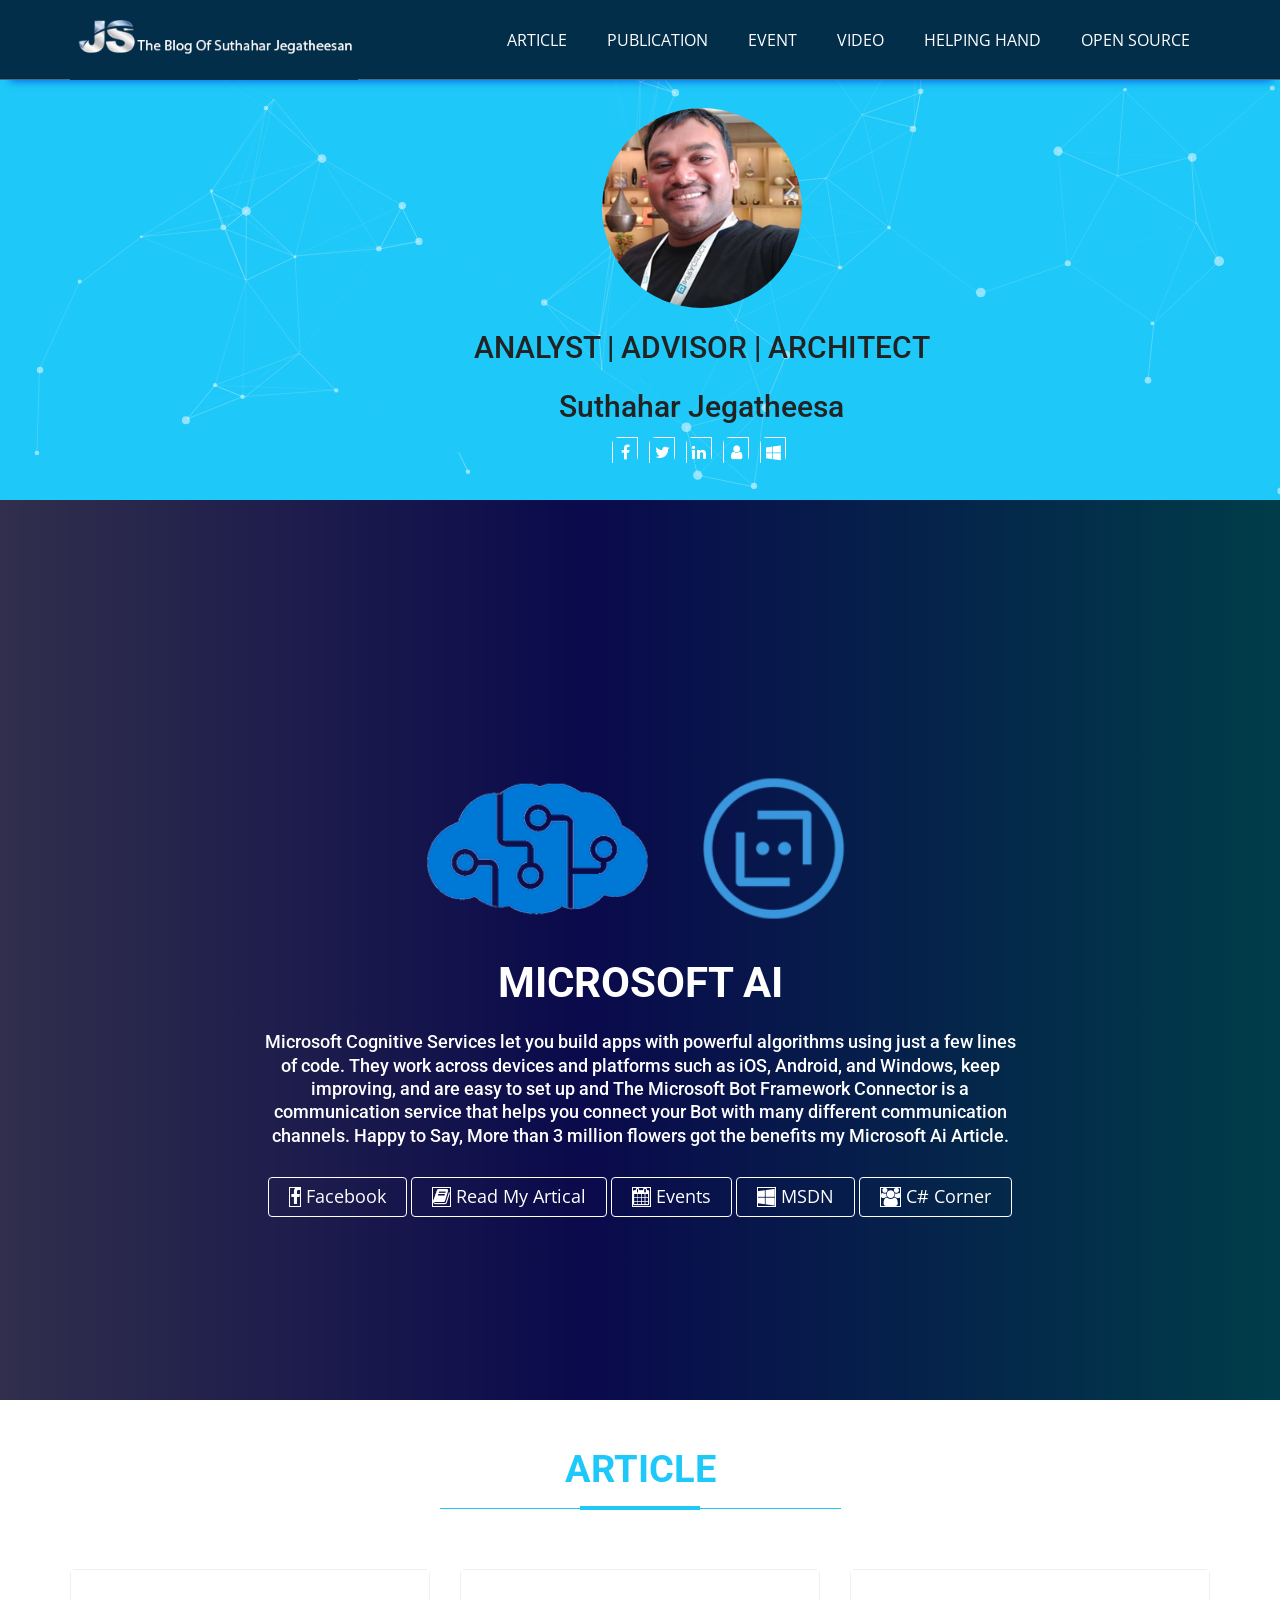
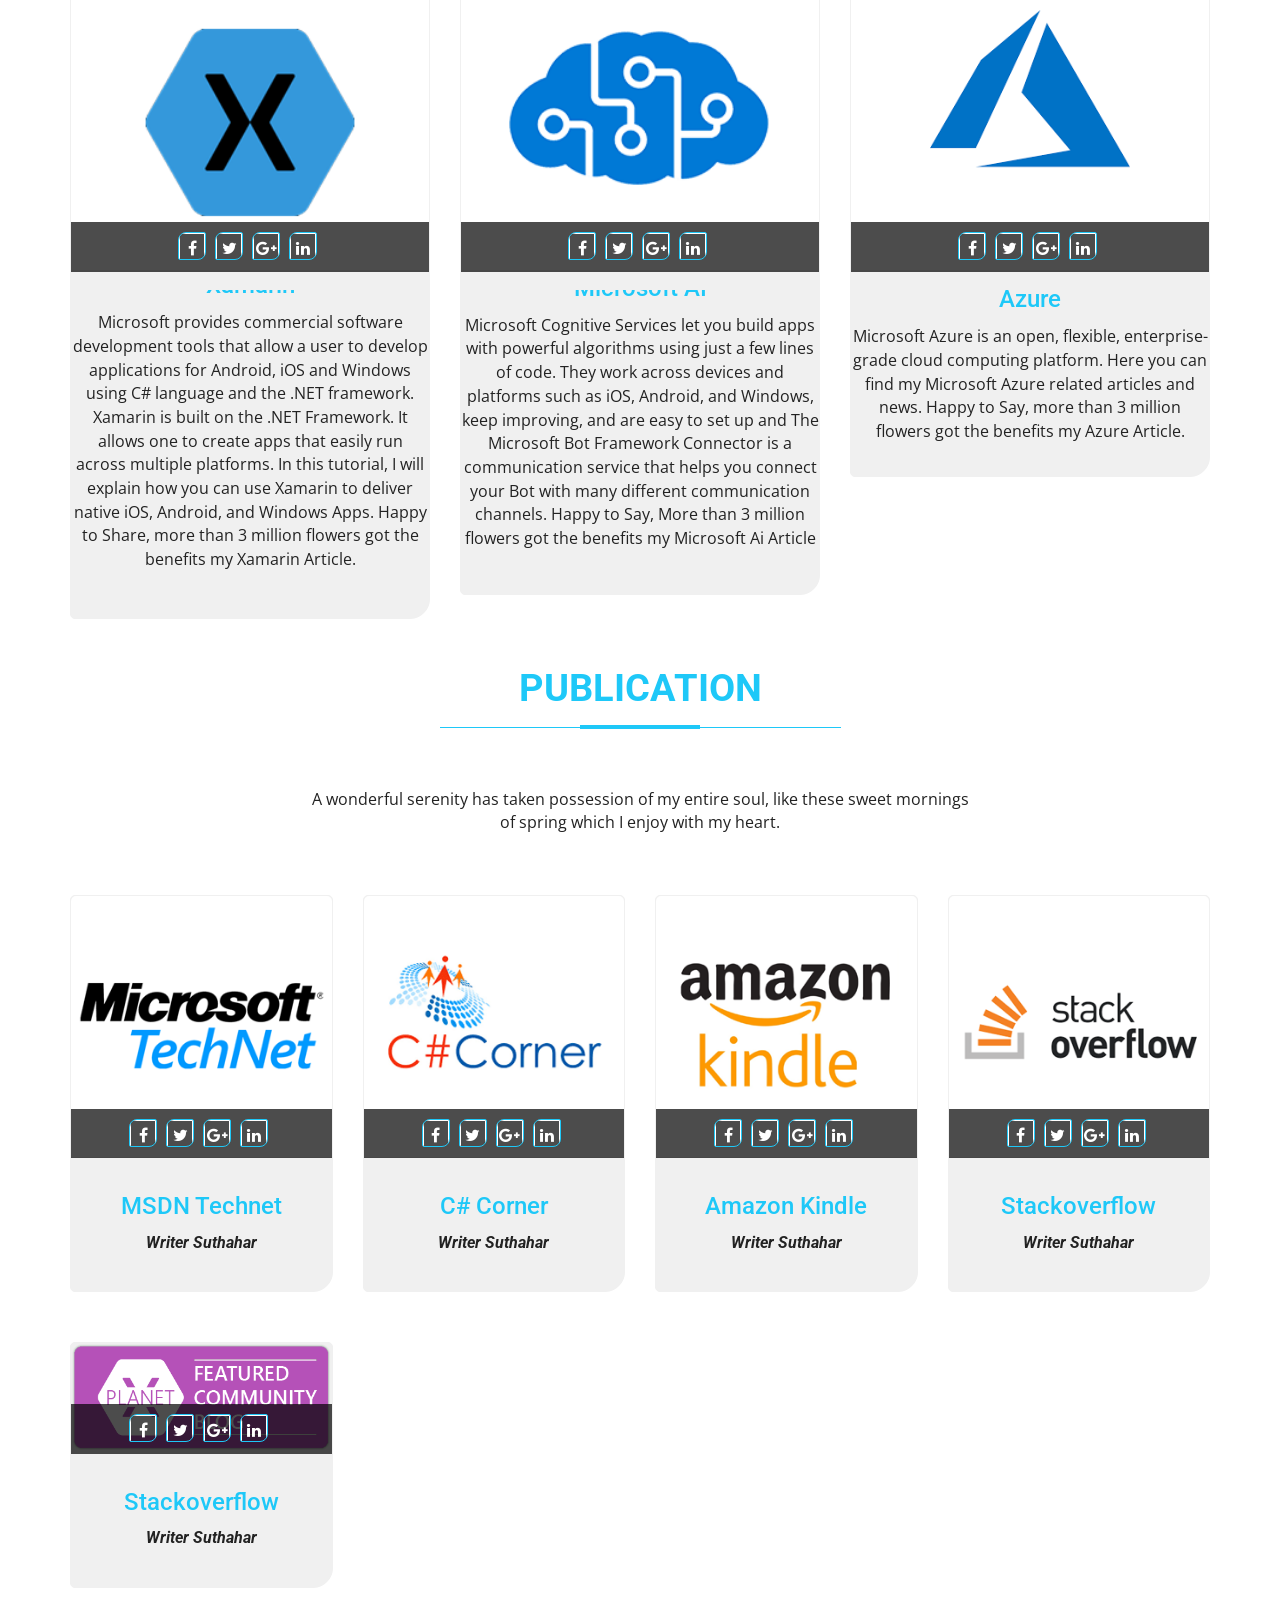
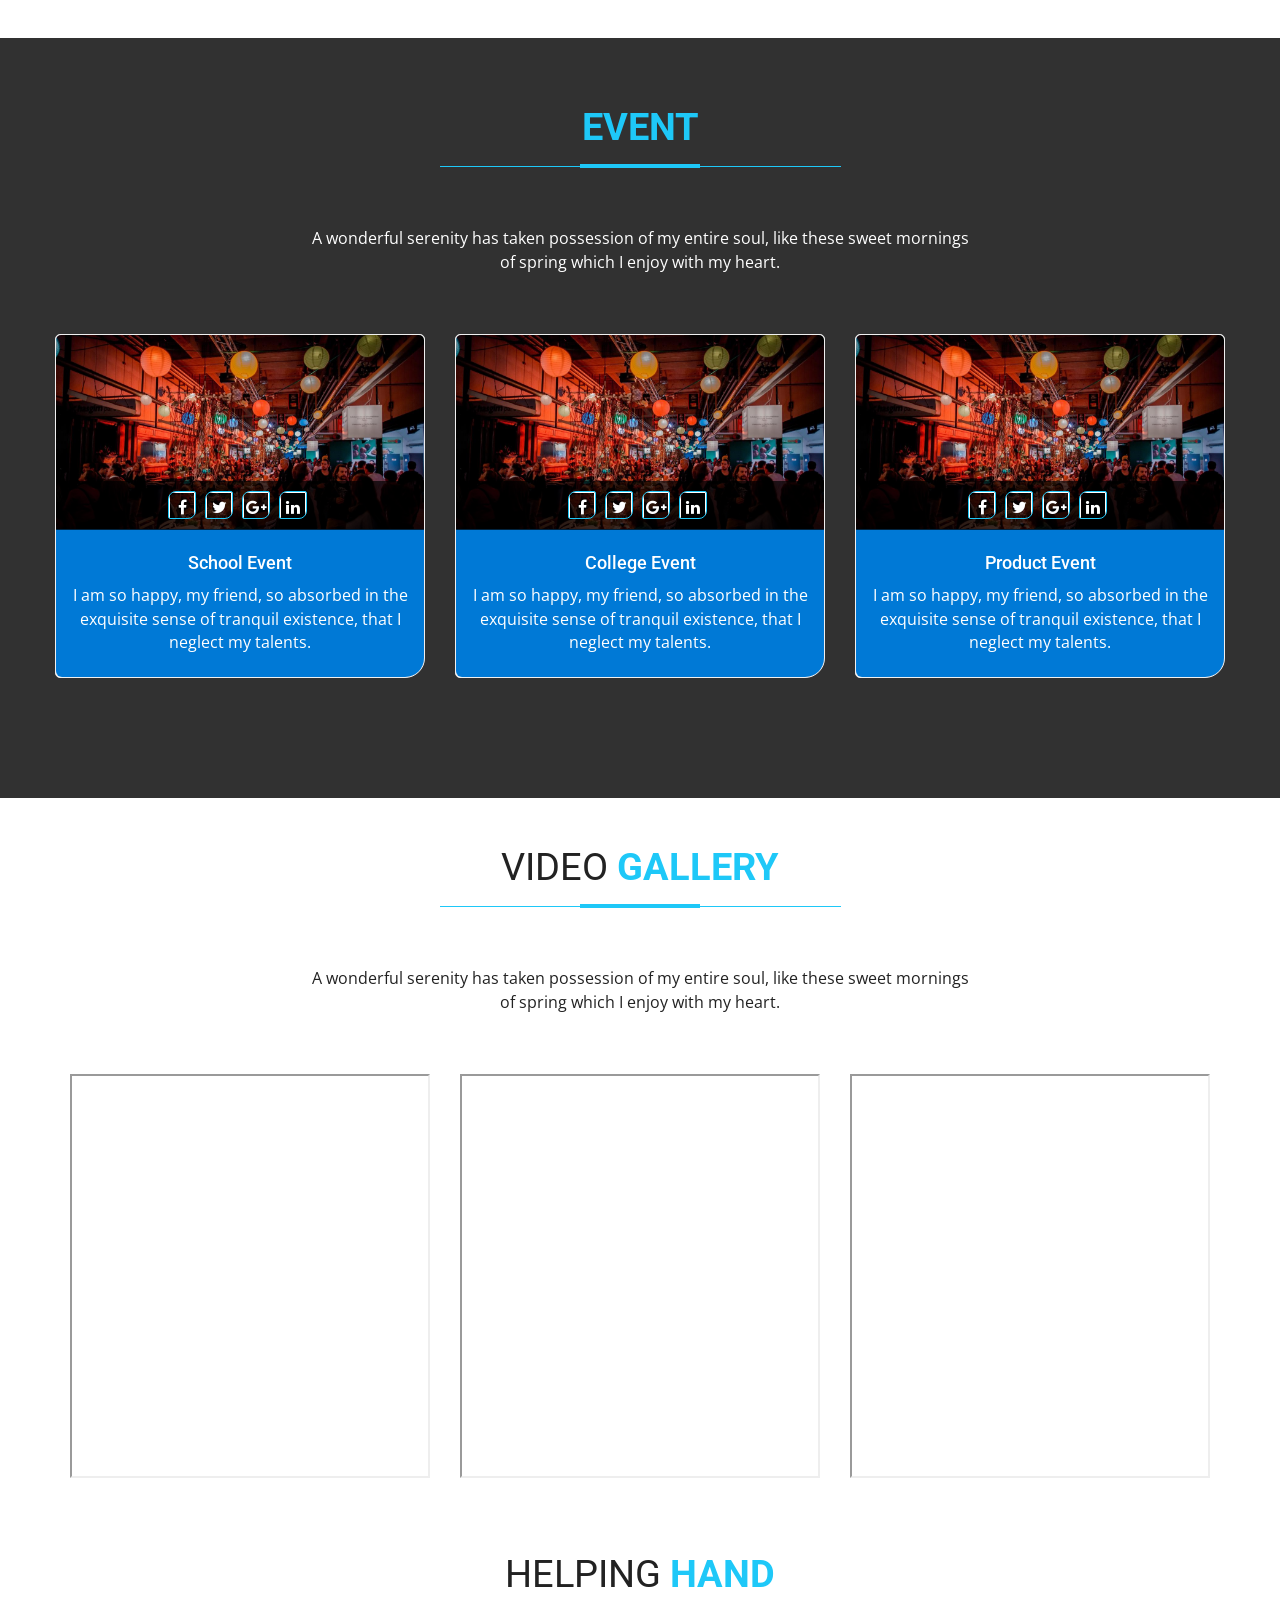
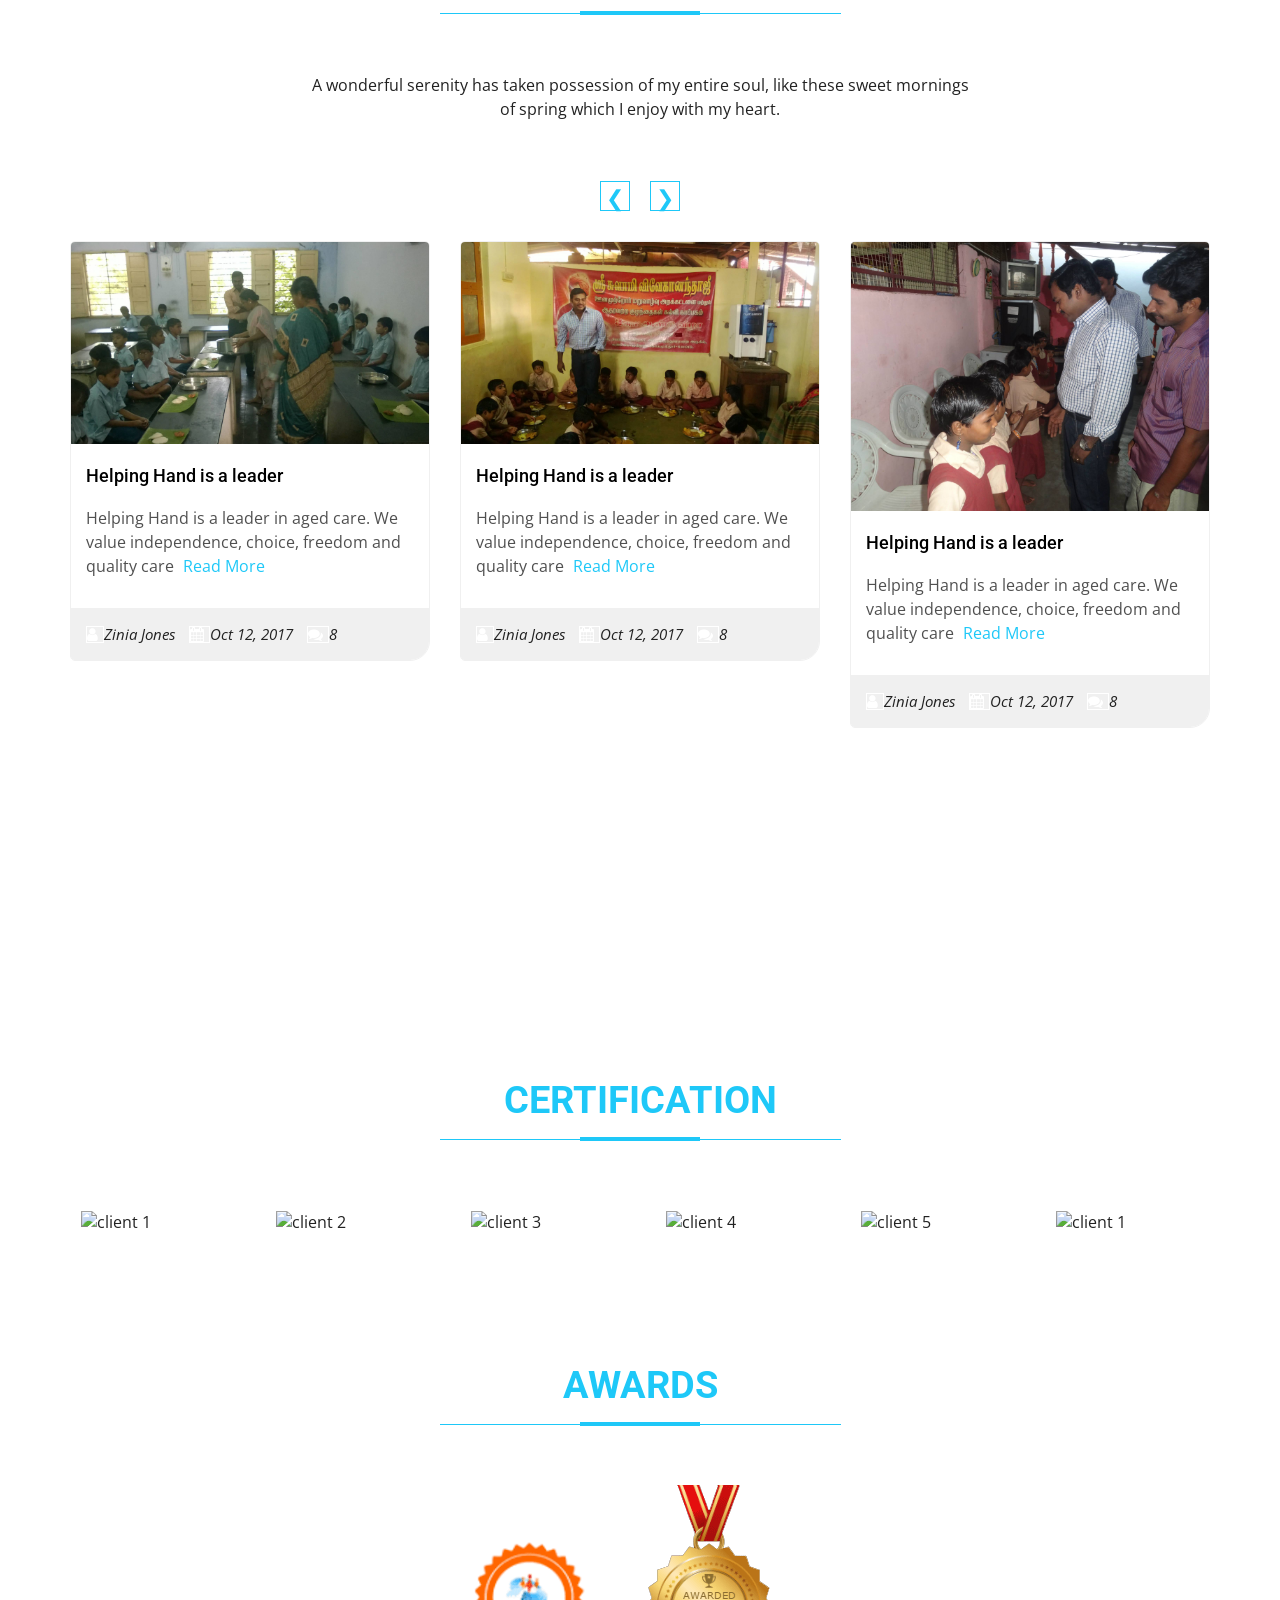
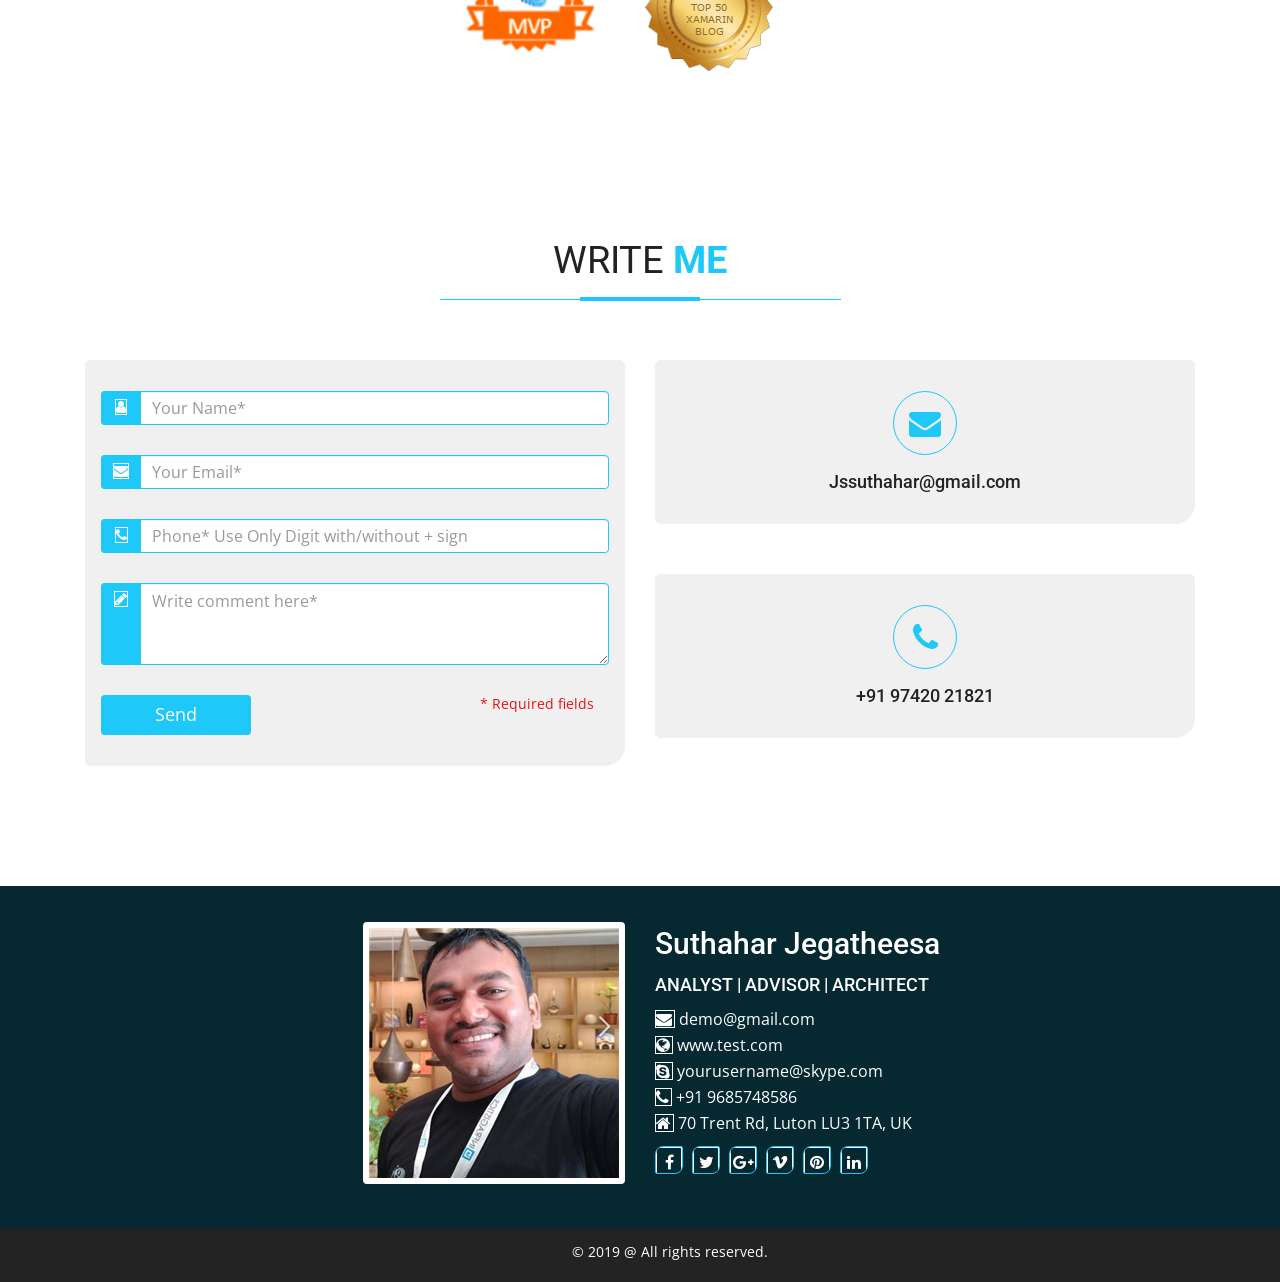
==== index.html @ 03718e22 "Updated profile Screen" ====
<!DOCTYPE html>
<html lang="en">
<head>
	<meta charset="utf-8">
	<meta content="IE=edge" http-equiv="X-UA-Compatible">
	<meta name="viewport" content="width=device-width, minimum-scale=1, maximum-scale=1"/>
	<title>Suthahar - AboutMe </title>
	<!-- set your website meta description and keywords -->
	<meta name="description" content="Add your business website description here">
	<meta name="keywords" content="Add your business website keywords here">
	<!-- set your website favicon -->
	<link href="favicon.ico" rel="icon">
	<!-- Bootstrap Stylesheets -->
	<link rel="stylesheet" href="css/bootstrap.min.css">
	<!-- Font Awesome Stylesheets -->
	<link rel="stylesheet" href="css/font-awesome.min.css">
	<!-- Owl Carousel Stylesheets -->
	<link rel="stylesheet" href="css/owl.carousel.min.css">
	<link rel="stylesheet" href="css/owl.theme.default.min.css">
	<!-- Lightbox Stylesheets -->
	<link rel="stylesheet" href="css/lightbox.min.css">
	<!-- Parallax Stylesheets -->
	<link rel="stylesheet" href="css/parallax.css" type="text/css">
	<!-- Template Main Stylesheets -->
	<link rel="stylesheet" href="css/style.css" type="text/css">
	<!-- Responsive Stylesheets -->
	<link rel="stylesheet" href="css/responsive.css" type="text/css">
	
</head>

<body>
	<!-- start Header -->
	<header id="header" class="header">
        <div class="header-nav">
            <div class="container">
                <div class="row">
					<div class="col-sm-12">
						<nav class="main-menu">
							<div class="navbar-header">
								<button type="button" class="navbar-toggle collapsed" data-toggle="collapse" data-target="#navbar" aria-expanded="false">
									<span class="sr-only">Toggle navigation</span>
									<span class="icon-bar top-bar"></span>
									<span class="icon-bar middle-bar"></span>
									<span class="icon-bar bottom-bar"></span>
								</button>
								<a class="navbar-brand" href="index.html">
									<img class="logo logo-white" src="images/logo-home.jpg" alt="logo">
									<img class="logo logo-color" src="images/logo-ro.png" alt="logo">
								</a>
							</div><!--End navbar-header -->
							<div id="navbar" class="navbar-collapse collapse">
								<ul class="nav navbar-nav navbar-right">
									<li><a class="active" href="#about">Article</a></li>
									<li><a href="#books"> Publication </a></li>
									<li><a href="#service">Event</a></li>
									<li><a href="#video"> Video  </a></li>
									<li><a href="#blog">Helping Hand</a></li>
									<li><a href="#clients"> Open Source</a></li>
									<!-- <li><a class="last" href="#contact">Contact</a></li> -->
								</ul>
							</div><!--End navbar -->
						</nav>
					</div><!--End col -->
                </div><!--End row -->
            </div><!--End container -->
        </div><!--End header-nav -->
    </header>
	<!-- end Header -->
	<div  id="particles-js"  class="text-center" style="">
	   <div style="position: absolute;left: 37%;top: 12%;">
	   <div class="">
								<img src="images/suthahar.png" alt="profile photo" style="border-radius: 110px;width: 200px;margin-left: auto;margin-right: auto;">
							</div><!-- end profile-image -->
							<h2 class="banner-title-text"><span></span>ANALYST | ADVISOR | ARCHITECT</h2>
							<h2 class="banner-title-text"><span>Suthahar Jegatheesa</span></h2>
							<ul class="list-inline list-social clearfix">
								<li>
									<a href="https://www.facebook.com/jssuthahar" class="social-icon social-icon-small social-icon-facebook">
										<i class="fa fa-facebook"></i>
										<i class="fa fa-facebook"></i>
									</a>
								</li>
								<li>
									<a href="https://twitter.com/jssuthahar" class="social-icon social-icon-small social-icon-twitter">
										<i class="fa fa-twitter"></i>
										<i class="fa fa-twitter"></i>
									</a>
								</li>
							
								<li>
									<a href="https://www.linkedin.com/in/jssuthahar/" class="social-icon social-icon-small social-icon-linkedin">
										<i class="fa fa-linkedin"></i>
										<i class="fa fa-linkedin"></i>
									</a>
								</li>
								<li>
									<a href="https://social.technet.microsoft.com/profile/j%20suthahar/" class="social-icon social-icon-small social-icon-linkedin">
										<i class="fa fa-user"></i>
										<i class="fa fa-user"></i>
									</a>
								</li>
								<li>
									<a href="https://www.c-sharpcorner.com/members/suthahar-j" class="social-icon social-icon-small social-icon-linkedin">
										<i class="fa fa-windows"></i>
										<i class="fa fa-windows"></i>
									</a>
								</li>
							</ul>
	</div>
	</div>
	<!-- start slider and home section -->
	<section id="home" class="home-slider">
		<div id="home-carousel" class="owl-carousel">
			<div class="owl-slide slide slide-1">
				<div class="slider-content">
					<div class="slider-caption">
						<div class="caption-container">
						    <div class="">
								<img src="images/m-ai.png" alt="profile photo" style="border-radius: 110px;width: 60%;margin-left: auto;margin-right: auto;">
							</div><!-- end profile-image -->
							<h2 class="banner-title-text"><span></span>Microsoft AI</h2>
							<h4>Microsoft Cognitive Services let you build apps with powerful algorithms using just a few lines of code. They work across devices and platforms such as iOS, Android, and Windows, keep improving, and are easy to set up and The Microsoft Bot Framework Connector is a communication service that helps you connect your Bot with many different communication channels. Happy to Say,  More than 3 million flowers got the benefits my Microsoft Ai Article.</h4>
							<a class="btn btn-shutter-out-horizontal btn-transparent" href="https://www.facebook.com/cognitiveservice"><i class="fa fa-facebook"></i> Facebook</a> 
							<a class="btn btn-shutter-out-horizontal btn-transparent" href="http://microsoft-ai.blogspot.com/"><i class="fa fa-book"></i> Read My Artical</a> 
							<a class="btn btn-shutter-out-horizontal btn-transparent" href="#"><i class="fa fa-calendar"></i> Events</a>
							<a class="btn btn-shutter-out-horizontal btn-transparent" href="https://social.technet.microsoft.com/profile/j%20suthahar/"><i class="fa fa-windows"></i> MSDN</a>
							<a class="btn btn-shutter-out-horizontal btn-transparent" href="https://www.c-sharpcorner.com/members/suthahar-j"><i class="fa fa-users"></i> C# Corner</a>
						</div><!-- end caption-container -->
					</div><!-- end slider-caption -->
				</div><!-- end slider-content -->
			</div><!-- end owl-slide -->
			<div class="owl-slide slide slide-1">
				<div class="slider-content">
					<div class="slider-caption">
						<div class="caption-container">
						    <div class="">
								<img src="images/azure.png" alt="profile photo" style="border-radius: 110px;width: 200px;margin-left: auto;margin-right: auto;">
							</div><!-- end profile-image -->
							<h2 class="banner-title-text"><span></span>Azure</h2>
							<h4>Microsoft Azure is an open, flexible, enterprise-grade cloud computing platform. Here you can find my Microsoft Azure related articles and news. Happy to Say, more than 3 million flowers got the benefits my Azure Article.</h4>
							<a class="btn btn-shutter-out-horizontal btn-transparent" href="https://www.facebook.com/VisualStudioIDE/"><i class="fa fa-facebook"></i> Facebook</a>
							<a class="btn btn-shutter-out-horizontal btn-transparent" href="http://jssql.blogspot.com/"><i class="fa fa-book"></i> Read My Artical</a>
							<a class="btn btn-shutter-out-horizontal btn-transparent" href="#"><i class="fa fa-calendar"></i> Events</a>
							<a class="btn btn-shutter-out-horizontal btn-transparent" href="https://social.technet.microsoft.com/profile/j%20suthahar/"><i class="fa fa-windows"></i> MSDN</a> 
							<a class="btn btn-shutter-out-horizontal btn-transparent" href="https://www.c-sharpcorner.com/members/suthahar-j"><i class="fa fa-users"></i> C# Corner</a>
						</div><!-- end caption-container -->
					</div><!-- end slider-caption -->
				</div><!-- end slider-content -->
			</div><!-- end owl-slide -->
			<div class="owl-slide slide slide-1">
				<div class="slider-content">
					<div class="slider-caption">
						<div class="caption-container">
						    <div class="">
								<img src="images/xamarin.png" alt="profile photo" style="border-radius: 110px;width: 200px;margin-left: auto;margin-right: auto;">
							</div><!-- end profile-image -->
							<h2 class="banner-title-text"><span></span>Xamarin</h2>
							<h4>Microsoft provides commercial software development tools that allow a user to develop applications for Android, iOS and Windows using C# language and the .NET framework. Xamarin is built on the .NET Framework. It allows one to create apps that easily run across multiple platforms. In this tutorial, I will explain how you can use Xamarin to deliver native iOS, Android, and Windows Apps. Happy to Share, more than 3 million flowers got the benefits my Xamarin Article.</h4>
							<a class="btn btn-shutter-out-horizontal btn-transparent" href="https://www.facebook.com/XamarinQA/"><i class="fa fa-facebook"></i> Facebook</a>
							<a class="btn btn-shutter-out-horizontal btn-transparent" href="http://xamarininterviewquestion.blogspot.com/"><i class="fa fa-book"></i> Read My Artical</a> 
							<a class="btn btn-shutter-out-horizontal btn-transparent" href="#"><i class="fa fa-calendar"></i> Events</a>
							<a class="btn btn-shutter-out-horizontal btn-transparent" href="https://social.msdn.microsoft.com/Profile/j%20suthahar"><i class="fa fa-windows"></i> MSDN</a> 
							<a class="btn btn-shutter-out-horizontal btn-transparent" href="https://www.c-sharpcorner.com/members/suthahar-j"><i class="fa fa-users"></i> C# Corner</a>
							<a class="btn btn-shutter-out-horizontal btn-transparent" href="https://www.facebook.com/messages/t/XamarinQA" style="margin-top: 12px;"><i class="fa fa-question"></i> Ask To Bot</a>
							<a class="btn btn-shutter-out-horizontal btn-transparent" href="https://www.amazon.in/Mr-Suthahar-Jegatheesan/e/B07C1QDV37" style="margin-top: 12px;"><i class="fa fa-shopping-cart"></i> Amazon</a>
						</div><!-- end caption-container -->
					</div><!-- end slider-caption -->
				</div><!-- end slider-content -->
			</div><!-- end owl-slide -->
			<div class="owl-slide slide slide-1">
				<div class="slider-content">
					<div class="slider-caption">
						<div class="caption-container">
						    <div class="">
								<img src="images/os.png" alt="profile photo" style="border-radius: 110px;width: 200px;margin-left: auto;margin-right: auto;">
							</div><!-- end profile-image -->
							<h2 class="banner-title-text"><span></span>Open Source Projects</h2>
							<h4>Download code samples, Project Template, Open Source Project and applications for Windows, Microsoft Azure, UWP, Bot Framework, Azure AI, Cognitive services, Xamarin, iOS, Android and other products. Happy to Share, more than 3 million flowers got the benefits in my Code repository..</h4>
							<a class="btn btn-shutter-out-horizontal btn-transparent" href="https://github.com/jssuthahar?tab=repositories"><i class="fa fa-download"></i> Download</a>
						</div><!-- end caption-container -->
					</div><!-- end slider-caption -->
				</div><!-- end slider-content -->
			</div><!-- end owl-slide -->
			
		</div><!--End owl-carousel -->		
	</section>
	<!-- end slider section -->
	
	<!-- start About section -->
	<section id="about" class="about about-timeline-style">
		<div class="container">
			<div class="row">
				<div class="col-sm-12">
					<!-- start section title-wrap -->
					<div class="title-wrap">
						<div class="section-title-box">
							<h2 class="section-title"><strong>ARTICLE </strong></h2>
						</div><!-- end section-title-box -->
					</div>
					<!-- end section title-wrap -->
				</div><!-- end col -->
				<div class="col-md-4 col-xs-6">
					<div class="team-wrap">
						<div class="team-thumb text-center" style="background-color: #fff;">
							<img src="images/xamarin.png" alt="Resa Rhythm" style="width: 300px;">
						</div>
						<div class="team-social-box">
							<a href="#" class="social-icon social-icon-small social-icon-facebook">
								<i class="fa fa-facebook"></i>
								<i class="fa fa-facebook"></i>
							</a>
							<a href="#" class="social-icon social-icon-small social-icon-twitter">
								<i class="fa fa-twitter"></i>
								<i class="fa fa-twitter"></i>
							</a>
							<a href="#" class="social-icon social-icon-small social-icon-gplus">
								<i class="fa fa-google-plus"></i>
								<i class="fa fa-google-plus"></i>
							</a>
							<a href="#" class="social-icon social-icon-small social-icon-linkedin">
								<i class="fa fa-linkedin"></i>
								<i class="fa fa-linkedin"></i>
							</a>
						</div><!-- end team-social -->
						<div class="team-details">
							<div class="details-plain">
								<p>Microsoft provides commercial software development tools that allow a user to develop applications for Android, iOS and Windows using C# language and the .NET framework. Xamarin is built on the .NET Framework. It allows one to create apps that easily run across multiple platforms. In this tutorial, I will explain how you can use Xamarin to deliver native iOS, Android, and Windows Apps. Happy to Share, more than 3 million flowers got the benefits my Xamarin Article.
								<br>
								<a href="http://xamarininterviewquestion.blogspot.com/" style="color:#1ec8f8;font-weight:600;">Read More Article</a></p>
							</div><!-- end details-plain -->
							<div class="details-overly">
								<div class="team-title">
									<h4>Xamarin</h4>
									<p>Microsoft provides commercial software development tools that allow a user to develop applications for Android, iOS and Windows using C# language and the .NET framework. Xamarin is built on the .NET Framework. It allows one to create apps that easily run across multiple platforms. In this tutorial, I will explain how you can use Xamarin to deliver native iOS, Android, and Windows Apps. Happy to Share, more than 3 million flowers got the benefits my Xamarin Article.</p>
								</div><!-- end team-title -->
							</div><!-- end details-overly -->
						</div><!-- end team-details -->
					</div><!-- end team-wrap -->
				</div><!-- end col -->
				<div class="col-md-4 col-xs-6">
					<div class="team-wrap">
						<div class="team-thumb text-center" style="background-color: #fff;">
							<img src="images/ai.png" alt="Resa Rhythm" style="width: 300px;">
						</div>
						<div class="team-social-box">
							<a href="#" class="social-icon social-icon-small social-icon-facebook">
								<i class="fa fa-facebook"></i>
								<i class="fa fa-facebook"></i>
							</a>
							<a href="#" class="social-icon social-icon-small social-icon-twitter">
								<i class="fa fa-twitter"></i>
								<i class="fa fa-twitter"></i>
							</a>
							<a href="#" class="social-icon social-icon-small social-icon-gplus">
								<i class="fa fa-google-plus"></i>
								<i class="fa fa-google-plus"></i>
							</a>
							<a href="#" class="social-icon social-icon-small social-icon-linkedin">
								<i class="fa fa-linkedin"></i>
								<i class="fa fa-linkedin"></i>
							</a>
						</div><!-- end team-social -->
						<div class="team-details">
							<div class="details-plain">
								<p>Microsoft Cognitive Services let you build apps with powerful algorithms using just a few lines of code. They work across devices and platforms such as iOS, Android, and Windows, keep improving, and are easy to set up and The Microsoft Bot Framework Connector is a communication service that helps you connect your Bot with many different communication channels. Happy to Say,  More than 3 million flowers got the benefits my Microsoft Ai Article
								<br>
								<a href="https://microsoft-ai.blogspot.com/" style="color:#1ec8f8;font-weight:600;">Read More Artcile</a></p>
							</div><!-- end details-plain -->
							<div class="details-overly">
								<div class="team-title">
									<h4>Microsoft AI</h4>
									<p>Microsoft Cognitive Services let you build apps with powerful algorithms using just a few lines of code. They work across devices and platforms such as iOS, Android, and Windows, keep improving, and are easy to set up and The Microsoft Bot Framework Connector is a communication service that helps you connect your Bot with many different communication channels. Happy to Say,  More than 3 million flowers got the benefits my Microsoft Ai Article</p>
								</div><!-- end team-title -->
							</div><!-- end details-overly -->
						</div><!-- end team-details -->
					</div><!-- end team-wrap -->
				</div><!-- end col -->
				<div class="col-md-4 col-xs-6">
					<div class="team-wrap" >
						<div class="team-thumb text-center" style="background-color: #fff;padding: 25px 0px 75px 0px;">
							<img src="images/azure.png" alt="Resa Rhythm" style="width: 200px;">
						</div>
						<div class="team-social-box">
							<a href="#" class="social-icon social-icon-small social-icon-facebook">
								<i class="fa fa-facebook"></i>
								<i class="fa fa-facebook"></i>
							</a>
							<a href="#" class="social-icon social-icon-small social-icon-twitter">
								<i class="fa fa-twitter"></i>
								<i class="fa fa-twitter"></i>
							</a>
							<a href="#" class="social-icon social-icon-small social-icon-gplus">
								<i class="fa fa-google-plus"></i>
								<i class="fa fa-google-plus"></i>
							</a>
							<a href="#" class="social-icon social-icon-small social-icon-linkedin">
								<i class="fa fa-linkedin"></i>
								<i class="fa fa-linkedin"></i>
							</a>
						</div><!-- end team-social -->
						<div class="team-details">
							<div class="details-plain">
								<p>Microsoft Azure is an open, flexible, enterprise-grade cloud computing platform. Here you can find my Microsoft Azure related articles and news. Happy to Say, more than 3 million flowers got the benefits my Azure Article.
								<br>
								<a href="http://jssql.blogspot.com/" style="color:#1ec8f8;font-weight:600;">Read More Article</a></p>
							</div><!-- end details-plain -->
							<div class="details-overly">
								<div class="team-title">
									<h4>Azure</h4>
									<p>Microsoft Azure is an open, flexible, enterprise-grade cloud computing platform. Here you can find my Microsoft Azure related articles and news. Happy to Say, more than 3 million flowers got the benefits my Azure Article.</p>
								</div><!-- end team-title -->
							</div><!-- end details-overly -->
						</div><!-- end team-details -->
					</div><!-- end team-wrap -->
				</div><!-- end col -->
			</div><!-- end row -->	
		</div><!-- end container -->  
	</section>
	<!-- end About section -->
	<!-- start team -->
	<section id="books" class="our-team">
		<div class="container">
			<div class="row" >
				<div class="col-sm-12">
					<!-- start section title-wrap -->
					<div class="title-wrap">
						<div class="section-title-box">
							<h2 class="section-title"><strong>Publication</strong></h2>
						</div><!-- end section-title-box -->
					</div>
					<!-- end section title-wrap -->
					<div class="intro-text text-center">
						A wonderful serenity has taken possession of my entire soul, like these sweet mornings of spring which I enjoy with my heart.
					</div><!-- end intro-text -->
				</div><!--End col-sm-12 --> 					
				<div class="col-md-3 col-xs-6">
					<div class="team-wrap">
						<div class="team-thumb">
							<img src="images/team/msdn.png" alt="Thomas Ross">
						</div><!-- end team-thumb -->
						<div class="team-social-box">
							<a href="#" class="social-icon social-icon-small social-icon-facebook">
								<i class="fa fa-facebook"></i>
								<i class="fa fa-facebook"></i>
							</a>
							<a href="#" class="social-icon social-icon-small social-icon-twitter">
								<i class="fa fa-twitter"></i>
								<i class="fa fa-twitter"></i>
							</a>
							<a href="#" class="social-icon social-icon-small social-icon-gplus">
								<i class="fa fa-google-plus"></i>
								<i class="fa fa-google-plus"></i>
							</a>
							<a href="#" class="social-icon social-icon-small social-icon-linkedin">
								<i class="fa fa-linkedin"></i>
								<i class="fa fa-linkedin"></i>
							</a>
						</div><!-- end team-social -->
						<div class="team-details">
							<div class="details-plain">
								<p>I am so happy, my friend, so absorbed in the exquisite sense of tranquil existence, that I neglect my talents.</p>
							</div><!-- end details-plain -->
							<div class="details-overly">
								<div class="team-title">
									<h4>MSDN Technet</h4>
									<h5>Writer Suthahar</h5>
								</div><!-- end team-title -->
							</div><!-- end details-overly -->
						</div><!-- end team-details -->
					</div><!-- end team-wrap -->
				</div><!-- end col -->
				<div class="col-md-3 col-xs-6">
					<div class="team-wrap">
						<div class="team-thumb">
							<img src="images/team/C.png" alt="Resa Rhythm">
						</div><!-- end team-thumb -->
						<div class="team-social-box">
							<a href="#" class="social-icon social-icon-small social-icon-facebook">
								<i class="fa fa-facebook"></i>
								<i class="fa fa-facebook"></i>
							</a>
							<a href="#" class="social-icon social-icon-small social-icon-twitter">
								<i class="fa fa-twitter"></i>
								<i class="fa fa-twitter"></i>
							</a>
							<a href="#" class="social-icon social-icon-small social-icon-gplus">
								<i class="fa fa-google-plus"></i>
								<i class="fa fa-google-plus"></i>
							</a>
							<a href="#" class="social-icon social-icon-small social-icon-linkedin">
								<i class="fa fa-linkedin"></i>
								<i class="fa fa-linkedin"></i>
							</a>
						</div><!-- end team-social -->
						<div class="team-details">
							<div class="details-plain">
								<p>I am so happy, my friend, so absorbed in the exquisite sense of tranquil existence, that I neglect my talents.</p>
							</div><!-- end details-plain -->
							<div class="details-overly">
								<div class="team-title">
									<h4>C# Corner</h4>
									<h5>Writer Suthahar</h5>
								</div><!-- end team-title -->
							</div><!-- end details-overly -->
						</div><!-- end team-details -->
					</div><!-- end team-wrap -->
				</div><!-- end col -->
				<div class="col-md-3 col-xs-6">
					<div class="team-wrap" >
						<div class="team-thumb">
							<img src="images/team/amazon.png" alt="Emma Jane">
						</div><!-- end team-thumb -->
						<div class="team-social-box">
							<a href="#" class="social-icon social-icon-small social-icon-facebook">
								<i class="fa fa-facebook"></i>
								<i class="fa fa-facebook"></i>
							</a>
							<a href="#" class="social-icon social-icon-small social-icon-twitter">
								<i class="fa fa-twitter"></i>
								<i class="fa fa-twitter"></i>
							</a>
							<a href="#" class="social-icon social-icon-small social-icon-gplus">
								<i class="fa fa-google-plus"></i>
								<i class="fa fa-google-plus"></i>
							</a>
							<a href="#" class="social-icon social-icon-small social-icon-linkedin">
								<i class="fa fa-linkedin"></i>
								<i class="fa fa-linkedin"></i>
							</a>
						</div><!-- end team-social -->
						<div class="team-details">
							<div class="details-plain">
								<p>I am so happy, my friend, so absorbed in the exquisite sense of tranquil existence, that I neglect my talents.</p>
							</div><!-- end details-plain -->
							<div class="details-overly">
								<div class="team-title">
									<h4>Amazon Kindle</h4>
									<h5>Writer Suthahar</h5>
								</div><!-- end team-title -->
							</div><!-- end details-overly -->
						</div><!-- end team-details -->
					</div><!-- end team-wrap -->
				</div><!-- end col -->
				<div class="col-md-3 col-xs-6">
					<div class="team-wrap">
						<div class="team-thumb">
							<img src="images/team/stak.png" alt="John Marta">
						</div><!-- end team-thumb -->
						<div class="team-social-box">
							<a href="#" class="social-icon social-icon-small social-icon-facebook">
								<i class="fa fa-facebook"></i>
								<i class="fa fa-facebook"></i>
							</a>
							<a href="#" class="social-icon social-icon-small social-icon-twitter">
								<i class="fa fa-twitter"></i>
								<i class="fa fa-twitter"></i>
							</a>
							<a href="#" class="social-icon social-icon-small social-icon-gplus">
								<i class="fa fa-google-plus"></i>
								<i class="fa fa-google-plus"></i>
							</a>
							<a href="#" class="social-icon social-icon-small social-icon-linkedin">
								<i class="fa fa-linkedin"></i>
								<i class="fa fa-linkedin"></i>
							</a>
						</div><!-- end team-social -->
						<div class="team-details">
							<div class="details-plain">
								<p>I am so happy, my friend, so absorbed in the exquisite sense of tranquil existence, that I neglect my talents.</p>
							</div><!-- end details-plain -->
							<div class="details-overly">
								<div class="team-title">
									<h4>Stackoverflow</h4>
									<h5>Writer Suthahar</h5>
								</div><!-- end team-title -->
							</div><!-- end details-overly -->
						</div><!-- end team-details -->
					</div><!-- end team-wrap -->
				</div><!-- end col -->
				<div class="col-md-3 col-xs-6">
					<div class="team-wrap">
						<div class="team-thumb">
							<img src="images/team/xam.png" alt="John Marta">
						</div><!-- end team-thumb -->
						<div class="team-social-box">
							<a href="#" class="social-icon social-icon-small social-icon-facebook">
								<i class="fa fa-facebook"></i>
								<i class="fa fa-facebook"></i>
							</a>
							<a href="#" class="social-icon social-icon-small social-icon-twitter">
								<i class="fa fa-twitter"></i>
								<i class="fa fa-twitter"></i>
							</a>
							<a href="#" class="social-icon social-icon-small social-icon-gplus">
								<i class="fa fa-google-plus"></i>
								<i class="fa fa-google-plus"></i>
							</a>
							<a href="#" class="social-icon social-icon-small social-icon-linkedin">
								<i class="fa fa-linkedin"></i>
								<i class="fa fa-linkedin"></i>
							</a>
						</div><!-- end team-social -->
						<div class="team-details">
							<div class="details-plain">
								<p>I am so happy, my friend, so absorbed in the exquisite sense of tranquil existence, that I neglect my talents.</p>
							</div><!-- end details-plain -->
							<div class="details-overly">
								<div class="team-title">
									<h4>Stackoverflow</h4>
									<h5>Writer Suthahar</h5>
								</div><!-- end team-title -->
							</div><!-- end details-overly -->
						</div><!-- end team-details -->
					</div><!-- end team-wrap -->
				</div><!-- end col -->
			</div><!-- end row -->
		</div><!--End Container --> 
	</section><!-- End Team -->
	<!-- start service -->
	<section id="service" class="service service-3-column parallax">
		<div class="container">
			<div class="row">
				<div class="col-sm-12">
					<!-- start section title-wrap -->
					<div class="title-wrap">
						<div class="section-title-box">
							<h2 class="section-title"><strong>Event</strong></h2>
						</div><!-- end section-title-box -->
					</div>
					<!-- end section title-wrap -->
					<div class="intro-text text-center">
						A wonderful serenity has taken possession of my entire soul, like these sweet mornings of spring which I enjoy with my heart.
					</div><!-- end intro-text -->
				</div><!-- end col -->
				<div class="row">
				<div class="col-md-4 col-xs-6">
					<div class="team-wrap">
						<div class="team-thumb text-center">
							<img src="images/event.jpg" alt="Resa Rhythm" style="width: 100%;">
						</div>
						<div class="team-social-box">
							<a href="#" class="social-icon social-icon-small social-icon-facebook">
								<i class="fa fa-facebook"></i>
								<i class="fa fa-facebook"></i>
							</a>
							<a href="#" class="social-icon social-icon-small social-icon-twitter">
								<i class="fa fa-twitter"></i>
								<i class="fa fa-twitter"></i>
							</a>
							<a href="#" class="social-icon social-icon-small social-icon-gplus">
								<i class="fa fa-google-plus"></i>
								<i class="fa fa-google-plus"></i>
							</a>
							<a href="#" class="social-icon social-icon-small social-icon-linkedin">
								<i class="fa fa-linkedin"></i>
								<i class="fa fa-linkedin"></i>
							</a>
						</div><!-- end team-social -->
						<div>
							<div style="background-color: #0079d6;border-bottom-right-radius: 19px;border-bottom-left-radius: 6px;padding: 12px;text-align: center;">
								<h4>School Event</h4>
								<p>I am so happy, my friend, so absorbed in the exquisite sense of tranquil existence, that I neglect my talents.
								
							</div><!-- end details-plain -->
						</div><!-- end team-details -->
					</div><!-- end team-wrap -->
				</div><!-- end col -->
				<div class="col-md-4 col-xs-6">
					<div class="team-wrap">
						<div class="team-thumb text-center">
							<img src="images/event.jpg" alt="Resa Rhythm" style="width: 100%;">
						</div>
						<div class="team-social-box">
							<a href="#" class="social-icon social-icon-small social-icon-facebook">
								<i class="fa fa-facebook"></i>
								<i class="fa fa-facebook"></i>
							</a>
							<a href="#" class="social-icon social-icon-small social-icon-twitter">
								<i class="fa fa-twitter"></i>
								<i class="fa fa-twitter"></i>
							</a>
							<a href="#" class="social-icon social-icon-small social-icon-gplus">
								<i class="fa fa-google-plus"></i>
								<i class="fa fa-google-plus"></i>
							</a>
							<a href="#" class="social-icon social-icon-small social-icon-linkedin">
								<i class="fa fa-linkedin"></i>
								<i class="fa fa-linkedin"></i>
							</a>
						</div><!-- end team-social -->
						<div>
							<div style="background-color: #0079d6;border-bottom-right-radius: 19px;border-bottom-left-radius: 6px;padding: 12px;text-align: center;">
								<h4>College Event</h4>
								<p>I am so happy, my friend, so absorbed in the exquisite sense of tranquil existence, that I neglect my talents.
								
							</div><!-- end details-plain -->
						</div><!-- end team-details -->
					</div><!-- end team-wrap -->
				</div><!-- end col -->
				<div class="col-md-4 col-xs-6">
					<div class="team-wrap">
						<div class="team-thumb text-center">
							<img src="images/event.jpg" alt="Resa Rhythm" style="width: 100%;">
						</div>
						<div class="team-social-box">
							<a href="#" class="social-icon social-icon-small social-icon-facebook">
								<i class="fa fa-facebook"></i>
								<i class="fa fa-facebook"></i>
							</a>
							<a href="#" class="social-icon social-icon-small social-icon-twitter">
								<i class="fa fa-twitter"></i>
								<i class="fa fa-twitter"></i>
							</a>
							<a href="#" class="social-icon social-icon-small social-icon-gplus">
								<i class="fa fa-google-plus"></i>
								<i class="fa fa-google-plus"></i>
							</a>
							<a href="#" class="social-icon social-icon-small social-icon-linkedin">
								<i class="fa fa-linkedin"></i>
								<i class="fa fa-linkedin"></i>
							</a>
						</div><!-- end team-social -->
						<div>
							<div style="background-color: #0079d6;border-bottom-right-radius: 19px;border-bottom-left-radius: 6px;padding: 12px;text-align: center;">
								<h4>Product Event</h4>
								<p>I am so happy, my friend, so absorbed in the exquisite sense of tranquil existence, that I neglect my talents.
								
							</div><!-- end details-plain -->
						</div><!-- end team-details -->
					</div><!-- end team-wrap -->
				</div><!-- end col -->
			</div>
			</div><!-- end row -->
		</div><!--End Container --> 
	</section>
	<!-- end service -->
	<!-- end team -->
	<!-- start Pricing Plan 14 -->
	<section id="video" class="pricing">
		<div class="container">
			<div class="row">
				<div class="col-sm-12">
					<!-- start section title-wrap -->
					<div class="title-wrap">
						<div class="section-title-box">
							<h2 class="section-title">Video <strong>Gallery</strong></h2>
						</div><!-- end section-title-box -->
					</div>
					<!-- end section title-wrap -->
					<div class="intro-text text-center">
						A wonderful serenity has taken possession of my entire soul, like these sweet mornings of spring which I enjoy with my heart.
					</div><!-- end intro-text -->
				</div><!-- end col -->
			</div><!-- end row -->	
			<div class="row">
				<div class="col-sm-4">
					<div class="pricing-plan-wrap">
						<iframe width="1252" height="404" src="https://www.youtube.com/embed/qX0h-hF0iSM" width="100%"></iframe>
					</div><!-- end pricing-plan-wrap -->
				</div><!-- end pricing-plan -->
				<div class="col-sm-4">
					<div class="pricing-plan-wrap">
						<iframe width="1252" height="404" src="https://www.youtube.com/embed/qX0h-hF0iSM" width="100%"></iframe>
					</div><!-- end pricing-plan-wrap -->
				</div><!-- end pricing-plan -->
				<div class="col-sm-4">
					<div class="pricing-plan-wrap">
						<iframe width="1252" height="404" src="https://www.youtube.com/embed/qX0h-hF0iSM" width="100%"></iframe>
					</div><!-- end pricing-plan-wrap -->
				</div><!-- end pricing-plan -->
			</div><!-- end row -->
		</div><!-- end container -->
	</section>
	<!-- end Pricing Plan 14 -->
	<!-- start blog -->
	<section id="blog" class="blog blog-style2">
		<div class="container">
			<div class="row">	
				<div class="col-sm-12">
					<!-- start section title-wrap -->
					<div class="title-wrap">
						<div class="section-title-box">
							<h2 class="section-title">Helping <strong>Hand</strong></h2>
						</div><!-- end section-title-box -->
					</div>
					<!-- end section title-wrap -->
					<div class="intro-text text-center">
						A wonderful serenity has taken possession of my entire soul, like these sweet mornings of spring which I enjoy with my heart.
					</div><!-- end intro-text -->
				</div><!-- end col -->
			</div><!-- end row -->				
			<div class="row">
				<div class="col-sm-12">
					<div class="owl-carousel">
						<div class="item">
							<article class="post-wrap">
								<div class="post-thumb">
									<img src="images/blog/thumb/helping1.jpg" alt="Blog Image">
								</div><!--End post-thumb -->
								<div class="post-content">
									<div class="post-title">
										<h3><a href="#">Helping Hand is a leader</a></h3>
									</div><!--End post-title -->
									<div class="post-excerpt">
										<p>Helping Hand is a leader in aged care. We value independence, choice, freedom and quality care <a class="btn-more" href="#">Read More <i class="fa fa-angle-double-right"></i></a></p>
									</div><!--End post-excerpt -->
									<div class="post-meta">
										<span><i class="fa fa-user"></i><a href="#">Zinia Jones</a></span>
										<span><i class="fa fa-calendar"></i><a href="#">Oct 12, 2017</a></span>
										<span><i class="fa fa-comments"></i><a href="#">8</a></span>
									</div><!--End post-meta -->
								</div><!--End post-content -->
							</article><!--End post-wrap -->
						</div><!--End item -->
						<div class="item">
							<article class="post-wrap">
								<div class="post-thumb">
									<img src="images/blog/thumb/helping2.jpg" alt="Blog Image">
								</div><!--End post-thumb -->
								<div class="post-content">
									<div class="post-title">
										<h3><a href="#">Helping Hand is a leader</a></h3>
									</div><!--End post-title -->
									<div class="post-excerpt">
										<p>Helping Hand is a leader in aged care. We value independence, choice, freedom and quality care <a class="btn-more" href="#">Read More <i class="fa fa-angle-double-right"></i></a></p>
									</div><!--End post-excerpt -->
									<div class="post-meta">
										<span><i class="fa fa-user"></i><a href="#">Zinia Jones</a></span>
										<span><i class="fa fa-calendar"></i><a href="#">Oct 12, 2017</a></span>
										<span><i class="fa fa-comments"></i><a href="#">8</a></span>
									</div><!--End post-meta -->
								</div><!--End post-content -->
							</article><!--End post-wrap -->
						</div><!--End item -->
						<div class="item">
							<article class="post-wrap">
								<div class="post-thumb">
									<img src="images/blog/thumb/helping3.jpg" alt="Blog Image">
								</div><!--End post-thumb -->
								<div class="post-content">
									<div class="post-title">
										<h3><a href="#">Helping Hand is a leader</a></h3>
									</div><!--End post-title -->
									<div class="post-excerpt">
										<p>Helping Hand is a leader in aged care. We value independence, choice, freedom and quality care <a class="btn-more" href="#">Read More <i class="fa fa-angle-double-right"></i></a></p>
									</div><!--End post-excerpt -->
									<div class="post-meta">
										<span><i class="fa fa-user"></i><a href="#">Zinia Jones</a></span>
										<span><i class="fa fa-calendar"></i><a href="#">Oct 12, 2017</a></span>
										<span><i class="fa fa-comments"></i><a href="#">8</a></span>
									</div><!--End post-meta -->
								</div><!--End post-content -->
							</article><!--End post-wrap -->
						</div><!--End item -->
						<div class="item">
							<article class="post-wrap">
								<div class="post-thumb">
									<img src="images/blog/thumb/helping4.jpg" alt="Blog Image">
								</div><!--End post-thumb -->
								<div class="post-content">
									<div class="post-title">
										<h3><a href="#">Helping Hand is a leader</a></h3>
									</div><!--End post-title -->
									<div class="post-excerpt">
										<p>Helping Hand is a leader in aged care. We value independence, choice, freedom and quality care <a class="btn-more" href="#">Read More <i class="fa fa-angle-double-right"></i></a></p>
									</div><!--End post-excerpt -->
									<div class="post-meta">
										<span><i class="fa fa-user"></i><a href="#">Zinia Jones</a></span>
										<span><i class="fa fa-calendar"></i><a href="#">Oct 12, 2017</a></span>
										<span><i class="fa fa-comments"></i><a href="#">8</a></span>
									</div><!--End post-meta -->
								</div><!--End post-content -->
							</article><!--End post-wrap -->
						</div><!--End item -->
					</div><!-- end carousel -->
				</div><!-- end col -->
			</div><!-- end row -->
		</div><!-- end container -->
	</section>
	<!-- end blog -->
	<!-- start clients -->
	<section id="clients" class="clients">
		<div class="container">
			<div class="row">				
				<div class="col-sm-12">
					<!-- start section title-wrap -->
					<div class="title-wrap">
						<div class="section-title-box">
							<h2 class="section-title"><strong>Certification</strong></h2>
						</div><!-- end section-title-box -->
					</div>
					<!-- end section title-wrap -->
				</div><!-- end col -->
				<div class="col-sm-12">						
					<div class="owl-carousel owl-theme">
						<div class="client-item-wrap">
							<img src="images/clients/helping1.jpg" alt="client 1"/>
						</div><!-- end client-item-wrap -->
						<div class="client-item-wrap">
							<img src="images/clients/helping2.jpg" alt="client 2"/>
						</div><!-- end client-item-wrap -->
						<div class="client-item-wrap">
							<img src="images/clients/helping3.jpg" alt="client 3"/>
						</div><!-- end client-item-wrap -->
						<div class="client-item-wrap">
							<img src="images/clients/helping4.jpg" alt="client 4"/>
						</div><!-- end client-item-wrap -->
						<div class="client-item-wrap">
							<img src="images/clients/helping2.jpg" alt="client 5"/>
						</div><!-- end client-item-wrap -->
					</div><!-- end owl-carousel -->
				</div><!-- end col -->
			</div><!-- end row -->	
		</div><!-- end container -->   
		<div class="clearfix"></div>
	</section>
	<!-- end clients -->
	<!-- start contact -->
	<section id="contact" class="contact">
		<div class="container">
			<div class="row">
				<div class="col-sm-12">
					<!-- start section title-wrap -->
					<div class="title-wrap">
						<div class="section-title-box">
							<h2 class="section-title"><strong>Awards</strong></h2>
						</div><!-- end section-title-box -->
					</div>
				</div><!-- end col -->
			</div><!-- end row -->	
			<!-- start contact section -->
			<div class="row">
				<div class="col-sm-12 text-center">
				   <img src="images/clients/mvp.png" alt="client 5"/>
					<img src="images/clients/top50.png" alt="client 5"/>
				</div><!-- end row -->
				
			<!-- end contact section -->
			
		 </div><!-- end container --> 
	</section>
	<!-- start contact -->
	<section id="contact" class="contact">
		<div class="container">
			<div class="row">
				<div class="col-sm-12">
					<!-- start section title-wrap -->
					<div class="title-wrap">
						<div class="section-title-box">
							<h2 class="section-title">Write <strong>Me</strong></h2>
						</div><!-- end section-title-box -->
					</div>
				</div><!-- end col -->
			</div><!-- end row -->	
			<!-- start contact section -->
			<div class="row">
				<div class="col-sm-12">
				<div class="col-sm-6">
				
					<!-- start title-box -->
					<!-- end title-box -->
					<form id="contactForm" name="contactform" data-toggle="validator" class="contact-form">
						<div id="msgContactSubmit" class="hidden"></div>
						<div class="form-group col-sm-12">
							<div class="help-block with-errors"></div>
							<input name="fname" id="fname" placeholder="Your Name*" class="form-control" type="text" required data-error="Please enter Name"> 
							<div class="input-group-icon"><i class="fa fa-user"></i></div>
						</div><!-- end form-group -->
						<div class="form-group col-sm-12">
							<div class="help-block with-errors"></div>
							<input name="email" id="email" placeholder="Your Email*" pattern="[a-z0-9._%+-]+@[a-z0-9.-]+\.[a-z]{2,3}$" class="form-control" type="email" required data-error="Please enter valid Email"> 
							<div class="input-group-icon"><i class="fa fa-envelope"></i></div>
						</div><!-- end form-group -->
						<div class="form-group col-sm-12">
							<div class="help-block with-errors"></div>
							<input name="phone" id="phone" placeholder="Phone* Use Only Digit with/without + sign" class="form-control" type="text" required data-error="Please enter valid Phone">
							<div class="input-group-icon"><i class="fa fa-phone"></i></div> 
						</div><!-- end form-group -->
						<div class="form-group col-sm-12">
							<div class="help-block with-errors"></div>
							<textarea rows="3" name="message" id="message" placeholder="Write comment here*" class="form-control" required data-error="Please enter message"></textarea>
							<div class="input-group-icon"><i class="fa fa-pencil"></i></div>
						</div><!-- end form-group -->
						<div class="form-group col-sm-12">
							<button type="submit" id="submit" class="btn btn-shutter-out-horizontal">Send</button>
						</div><!-- end form-group -->					
						<span class="sub-text">* Required fields</span>
						<div class="clearfix"></div>
					</form><!-- end form -->
				</div><!-- end col -->
				
				<div class="col-sm-6">
					<!-- start title-box -->
					
					<!-- end title-box -->
					<!-- strat quoteForm -->
					<div id="serviceQuoteForm" class="hireme-holder">
						<div class="row">
						<div class="col-sm-12">
							<div class="contact-item">
								<div class="contact-item-inner">
									<div class="contact-icon">
										<i class="fa fa-envelope"></i>
									</div>
									<div class="contact-desc">
										<h4><a href="mailto:Jssuthahar@gmail.com">Jssuthahar@gmail.com</a></h4>
									</div>
								</div><!-- end contact-item-inner -->
							</div><!-- end contact-item --> 
						</div><!-- end col -->
						<div class="col-sm-12">
							<div class="contact-item">
								<div class="contact-item-inner">
									<div class="contact-icon">
										<i class="fa fa-phone"></i>
									</div>
									<div class="contact-desc">
										<h4><a href="tel:000-0000-0000">+91 97420 21821</a></h4>
									</div>
								</div><!-- end contact-item-inner --> 
							</div><!-- end contact-item --> 
						</div><!-- end col -->
					</div><!-- end row -->
					</div>
					<!-- end quoteForm -->
				</div><!-- end col -->
			</div><!-- end row -->
			<!-- end contact section -->
			
		 </div><!-- end container --> 
	</section>
	<!-- end contact -->
	<section id="quotes-section" class="quotes-section parallax">
		<div class="container">
			<div class="row">
				<div class="col-md-12">
					<div class="text-center">
					    <div class="row">
					    <div class="col-md-6">
						<div>
							<div class="text-right">
								<img src="images/suthahar.png" alt="profile photo" style="border: 6px solid #fff;border-radius: 4px;margin-top: 18px;">
							</div><!-- end section-title-box -->
						</div>
						</div>
						<div class="col-md-4">
						<div class="text-left">
							<div>
								<h2 class="section-title">Suthahar Jegatheesa</h2>
								<h4 class="section-title">ANALYST | ADVISOR | ARCHITECT</h4>
							</div><!-- end section-title-box -->
							<ul class="contact-info list-unstyled" style="line-height: 26px;">
								<li><i class="fa fa-envelope" style="padding-right:2px;"></i> demo@gmail.com</li>
								<li><i class="fa fa-globe" style="padding-right:2px;"></i> www.test.com</li>
								<li><i class="fa fa-skype" style="padding-right:2px;"></i> yourusername@skype.com</li>
								<li><i class="fa fa-phone" style="padding-right:2px;"></i> +91 9685748586</li>
								<li><i class="fa fa-home" style="padding-right:2px;"></i> 70 Trent Rd, Luton LU3 1TA, UK</li>
							</ul>
							<ul class="list-inline list-social clearfix">
								<li>
									<a href="#" class="social-icon social-icon-small social-icon-facebook">
										<i class="fa fa-facebook"></i>
										<i class="fa fa-facebook"></i>
									</a>
								</li>
								<li>
									<a href="#" class="social-icon social-icon-small social-icon-twitter">
										<i class="fa fa-twitter"></i>
										<i class="fa fa-twitter"></i>
									</a>
								</li>
								<li>
									<a href="#" class="social-icon social-icon-small social-icon-gplus">
										<i class="fa fa-google-plus"></i>
										<i class="fa fa-google-plus"></i>
									</a>
								</li>
								<li>
									<a href="#" class="social-icon social-icon-small social-icon-vimeo">
										<i class="fa fa-vimeo"></i>
										<i class="fa fa-vimeo"></i>
									</a>
								</li>
								<li>
									<a href="#" class="social-icon social-icon-small social-icon-pinterest">
										<i class="fa fa-pinterest"></i>
										<i class="fa fa-pinterest"></i>
									</a>
								</li>
								<li>
									<a href="#" class="social-icon social-icon-small social-icon-linkedin">
										<i class="fa fa-linkedin"></i>
										<i class="fa fa-linkedin"></i>
									</a>
								</li>
							</ul>
						</div>
						</div>
						
						</div>
						<!-- start section title-wrap -->
						
					</div>
				</div><!-- end col -->
			</div><!-- end row -->
		</div><!-- end container -->
	</section>
	<!-- start footer -->
	<footer id="footer" class="footer">
		<div class="container">
			<div class="row">					
				<div class="col-sm-12">
					<p class="text-center copyright" style="padding-top: 12px;">&copy; 2019 <a href="#" class="footer-site-link">@</a> All rights reserved.</p>
				</div><!-- end col --> 
			</div><!-- end row --> 
		</div><!-- end container --> 
	</footer>
	<!-- end footer -->
	
	<a href="#" class="scrollup"><i class="fa fa-arrow-circle-up"></i></a>
	
	<!-- jQuery Library -->
	<script src="js/jquery-3.4.1.min.js"></script>
	<!-- Bootstrap Js -->
	<script src="js/bootstrap.min.js"></script>
	<!-- Circle Progress Js -->
	<script src="js/circle-progress.js"></script>
	<!-- Isotope Filtring Js -->
	<script src="js/isotope.pkgd.min.js"></script>
	<!-- Lightbox Js -->
	<script src="js/lightbox.min.js"></script>
	<!-- owl.carousel Js -->
	<script src="js/owl.carousel.min.js"></script>
	<!-- Form validator Js -->
	<script src="js/validator.min.js"></script>
	<!-- ajaxchimp Js -->
	<script src="js/jquery.ajaxchimp.min.js"></script>
	<!-- counterup Js -->
	<script src="js/waypoint.js"></script>	
	<script src="js/jquery.counterup.min.js"></script>
	<!-- Template main Js -->
	<script src="js/main.js"></script>
	<script src="js/particles.js"></script>
	<script src="js/app.js"></script>
	<script>
	  (function(i,s,o,g,r,a,m){i['GoogleAnalyticsObject']=r;i[r]=i[r]||function(){
	  (i[r].q=i[r].q||[]).push(arguments)},i[r].l=1*new Date();a=s.createElement(o),
	  m=s.getElementsByTagName(o)[0];a.async=1;a.src=g;m.parentNode.insertBefore(a,m)
	  })(window,document,'script','../../../www.google-analytics.com/analytics.js','ga');

	  ga('create', 'UA-93541536-2', 'auto');
	  ga('send', 'pageview');

	</script>
	
</body>
</html>
---- css/parallax.css ----
/*
|----------------------------------------------------------------------------
	AboutMe - Personal Portfolio Resume Template Main CSS
	Author: MGScoder
	Author URL: https://themeforest.net/user/mgscoder
|----------------------------------------------------------------------------
*/

/*
|----------------------------------------------------------------------------
	parallax
|----------------------------------------------------------------------------
*/
.parallax::before {
    background-color: rgba(0, 0, 0, 0.8);
    content: "";
    height: 100%;
    left: 0;
    position: absolute;
    top: 0;
    width: 100%;
}
.parallax {
	background-attachment: fixed;
	background-color: rgba(0, 0, 0, 0.8);
    background-position: 50% 0;
    background-repeat: no-repeat;
    background-size: cover;
	position: relative;
	color: #fff;
}
/*
|----------------------------------------------------------------------------
	SERVICE
|----------------------------------------------------------------------------
*/
#service.parallax {
    background-image: url("../images/background/bg-1.jpg");
}

/*
|----------------------------------------------------------------------------
	PORTFOLIO
|----------------------------------------------------------------------------
*/
#portfolio.parallax {
    background-image: url("../images/background/bg-2.jpg");
}

/*
|----------------------------------------------------------------------------
	QUOTE
|----------------------------------------------------------------------------
*/
#quotes-section {
    background-image: url("../images/background/bg-3.jpg");
}
#quotes-section::before {
    background-color: rgba(0, 0, 0, 0.8);
}

/*
|----------------------------------------------------------------------------
	BLOG
|----------------------------------------------------------------------------
*/
#blog.parallax {
    background-image: url("../images/background/bg-3.jpg");
}

/*
|----------------------------------------------------------------------------
	TESTIMONIAL
|----------------------------------------------------------------------------
*/
#testimonials.parallax {
    background-image: url("../images/background/bg-6.jpg");
}

/*
|----------------------------------------------------------------------------
	SUCCESS STORY
|----------------------------------------------------------------------------
*/
#success-story.parallax {
    background-image: url("../images/background/bg-5.jpg");
}
---- css/style.css ----
/*
|----------------------------------------------------------------------------
	AboutMe - Personal Portfolio Resume Template Main CSS
	Author: MGScoder
	Author URL: https://themeforest.net/user/mgscoder
	Version: 2.0
	Primary color: #1ec8f8
|----------------------------------------------------------------------------
*/

/*
|------------------------------------------------------------------
	[Table of contents]:

	1. FONTS
	2. BODY
	3. COMMON CSS
	4. HEADER / .header-nav
		4.1. HOME TOP BANNER / .home-top-banner
		4.2. CAROUSEL TOP BANNER SLIDER / #home .owl-carousel
	5. TITLE / .title-wrap
	6. SINGLE PAGE BANNER / #single-page-banner
	7. ABOUT / #about
		7.1. BOX STYLE / .about-box-style
		7.2. TIMELINE STYLE / .timeline
		7.3. SKILLS PROGRESSBAR / .progressbar
	8. SERVICE / .service-wrap
	9. SOCIAL / .social-icon
	10. PRICING / .pricing-table
	11. PORTFOLIO
		11.1 LIGHTBOX
	12. CLIENTS
	13. TEAM / .team-wrap
	14. QUOTES
	15. BLOG / #blog
		15.1. BLOG STYLE 1 / .blog-style1
	16. TESTIMONIAL
		16.1. CAROUSEL CONTROL FOR TESTIMONIAL
		16.2. TESTIMONIAL RATINGS
	17. CONTACT
		17.1. CONTACT FORM / #contactForm
		17.2. SELECT BOX / select.form-control
	18. SUCCESS STORY
	19. SINGLE SERVICE / #service-single-content
		19.1. SERVICE LIST / .service-list
		19.2. SERVICE MENU / .service-menu
		19.3. SERVICE BROCHURE / .service-brochure
		19.4. SERVICE FEATURE / .service-features
		19.5. SERVICE QUOTEFORM / #serviceQuoteForm
	20. SINGLE PORTFOLIO / #pfolio-single-content
	21. SINGLE BLOG / #single-post-content
		21.1. RELATED POST / #related-blog
		21.2. POST COMMENTS LIST / .commentlist
		21.3. COMMENTS FORM / #commentform
	22. SIDEBAR
	23. Button / .btn-shutter-out-horizontal
	24. SUBSCRIBE / #mc-form
	25. FOOTER / .footer
	26. OTHER
	
|-------------------------------------------------------------------
*/

/*
|----------------------------------------------------------------------------
	1. FONTS: Google Font
|----------------------------------------------------------------------------
*/
@import url('https://fonts.googleapis.com/css?family=Roboto:300,300i,400,400i,500,500i,700,700i|Open+Sans:400,400i,600,600i,700,700i');

/*
|----------------------------------------------------------------------------
	2. BODY
|----------------------------------------------------------------------------
*/
body {
    color: #222;
	font-family: 'Open Sans', sans-serif;
	margin: 0 auto;
	font-size: 16px;
	line-height: 1.48;
    height: 100%;
}

/*
|----------------------------------------------------------------------------
	3. COMMON CSS
|----------------------------------------------------------------------------
*/
h1, h2, h3, h4, h5, h6 {
    line-height: 1.3;
	font-family: 'Roboto', sans-serif;
}
img, iframe, object, embed {
    max-width: 100%;
}
a {
	color: #000;
}
a:hover {
    color: #1ec8f8;
    text-decoration: none;
}
a:focus {
    outline: medium none;
    text-decoration: none;
}
.intro-text {
    margin: 0 auto 60px;
	max-width: 660px;
}
.SecTopMargin {
    margin-top: 60px;
}
.SectionMargin {
    margin: 60px 0;
}
.color-border {
    border-color: #1ec8f8;
}
i.fa {
    color: #ffffff;
    border: 1px solid #fff;
}
#particles-js{
  width: 100%;
  height: 100%;
  background-color: #1ec8f8;
  background-image: url('');
  background-size: cover;
  background-position: 50% 50%;
  background-repeat: no-repeat;
}

/*
|----------------------------------------------------------------------------
	4. HEADER / .header-nav
|----------------------------------------------------------------------------
*/
.header-nav {
	background-color: #032e4a;
	border-bottom: 1px solid rgba(255, 255, 255, 0.3);
    left: 0;
	height: 80px;
    position: fixed;
    top: 0;
    -webkit-transition: all 0.4s ease-in-out;
	-moz-transition: all 0.4s ease-in-out;
	-o-transition: all 0.4s ease-in-out;
	transition: all 0.4s ease-in-out;
    width: 100%;
    z-index: 999;
}
.header-nav {
    box-shadow: 1px 10px 8px -9px rgba(0,49,228,0.68);
}
.header-nav.bg-color {
	background-color: #fff;
}
.header-nav.menu-bg {
	height: 56px;
}

/* menu */
.navbar-brand {
    color: #fff;
    font-size: 36px;
    font-weight: bold;
    line-height: 80px;
    padding: 0;
    text-transform: capitalize;
}
.header-nav.menu-bg  .navbar-brand {
	line-height: 56px;
}
.navbar-brand:hover {
    color: #fff;
}
.navbar-brand > img {
    height: 80px;	
    -webkit-transition: height 0.4s ease-in-out;
	-moz-transition: height 0.4s ease-in-out;
	-o-transition: height 0.4s ease-in-out;
	transition: height 0.4s ease-in-out;
}
.menu-bg .navbar-brand > img {
    height: 56px;
}
.bg-color .main-menu .navbar-nav li a {
    color: #000;
}	
.main-menu .navbar-nav li a {
    color: #fff;
    font-size: 16px;
	padding: 30px 20px;
    text-transform: uppercase;
    -webkit-transition: all 0.4s ease-in-out;
	-moz-transition: all 0.4s ease-in-out;
	-o-transition: all 0.4s ease-in-out;
	transition: all 0.4s ease-in-out;
}
.menu-bg .main-menu .navbar-nav li a {
	padding: 18px 15px;
    color: #222;
}
.menu-bg .main-menu .navbar-nav li a:hover {
    color: #fafafa;
}
.main-menu .navbar-nav li a:focus {
    background-color: transparent;
}
.main-menu .navbar-nav li a:hover, .main-menu .navbar-nav li a.active {
	color: #fff;
    background-color: #0097c1;
}
.menu-bg {
    background-color: #fff;
    box-shadow: 0 2px 10px -1px rgba(87, 97, 100, 0.35);
}
a img.logo-color  {
    opacity: 0;
	height: 0;
}
.menu-bg a img.logo-white  {
    opacity: 0;
	height: 0;
}
.menu-bg a img.logo-color  {
    opacity: 1;
}

.main-menu .navbar-nav li a.menubgactive {
    background-color: #f0f0f0;
}
.main-menu .navbar-nav li a.menubgactive:hover {
    background-color: #1ec8f8;
}

/* navbar-toggle responsive menu */
.navbar-toggle {
	border: none;
	background: transparent;
}
.navbar-toggle.collapsed .icon-bar {
    background-color: #1ec8f8;
}
.navbar-toggle .icon-bar {
    background-color: #e91313;
}
.navbar-toggle:hover {
	background: transparent;
}
.navbar-toggle .icon-bar {
	width: 32px;
	height: 4px;
    -webkit-transition:all 0.2s ease 0s;
    -moz-transition:all 0.2s ease 0s;
    -ms-transition:all 0.2s ease 0s;
    -o-transition:all 0.2s ease 0s;
    transition:all 0.2s ease 0s;
}
.navbar-toggle .top-bar {
    -moz-transform:rotate(45deg);
    -webkit-transform:rotate(45deg);
    -o-transform:rotate(45deg);
    -ms-transform:rotate(45deg);
    transform:rotate(45deg);
	transform-origin: 10% 10%;
}
.navbar-toggle .middle-bar {
	opacity: 0;
}
.navbar-toggle .bottom-bar {
    -moz-transform:rotate(-45deg);
    -webkit-transform:rotate(-45deg);
    -o-transform:rotate(-45deg);
    -ms-transform:rotate(-45deg);
    transform:rotate(-45deg);
	transform-origin: 10% 90%;
}
.navbar-toggle.collapsed .top-bar {
    -moz-transform:rotate(0);
    -webkit-transform:rotate(0);
    -o-transform:rotate(0);
    -ms-transform:rotate(0);
    transform:rotate(0);
}
.navbar-toggle.collapsed .middle-bar {
	opacity: 1;
}
.navbar-toggle.collapsed .bottom-bar {
    -moz-transform:rotate(0);
    -webkit-transform:rotate(0);
    -o-transform:rotate(0);
    -ms-transform:rotate(0);
    transform:rotate(0);
}

/*
|----------------------------------------------------------------------------
	4.1. HOME TOP BANNER / .home-top-banner
|----------------------------------------------------------------------------
*/
.home-top-banner {
	background-attachment: fixed;
    background-color: #555;
	background-position: center;
	background-repeat: no-repeat;
	background-size: cover;
    height: 100vh;
    position: relative;
    z-index: 1;
}
.home-top-banner::after {
    background-color: rgba(0, 0, 0, 0.7);
    content: "";
    height: 100%;
    left: 0;
    position: absolute;
    top: 0;
    width: 100%;
    z-index: -1;
}
.background-transparent {
	background-color: transparent;
}
#particles-js {
    height: 500px;
    left: 0;
    top: 0;
    width: 100%;
}
.home-top-banner.banner-1 {
	background-image: url("../images/profile/banner-image-1.jpg");
	background-position: center;
	background-size: cover;
}
.home-top-banner.banner-2 {
	background-image: url("../images/profile/banner-image-2.jpg");
	background-position: center;
	background-size: cover;
}

.display-table {
    display: table;
    height: 100%;
    width: 100%;
}
.display-table-cell {
    display: table-cell;
    vertical-align: middle;
}
.banner-content {
    margin-top: 80px;
	max-width: 50%;
}
.banner-content h1 {
    color: #fff;
    font-size: 60px;
	line-height: 1;
	margin: 0 0 25px;
    text-transform: capitalize;
}
.banner-content h3 {
    color: #fff;
    font-size: 24px;
    font-weight: 700;
    margin: 0 0 10px;
    text-transform: capitalize;
}
.banner-content li a {
    color: #fff;
    border: none;
}

.banner-content.banner-content-fullwidth {
    max-width: 100%;
    text-align: center;
}

/* Type */
.banner-content h1.type-animate a.typewrite{
	color: #fff;
	font-size: 48px;
}

/*
|----------------------------------------------------------------------------
	4.2. CAROUSEL TOP BANNER SLIDER / #home .owl-carousel
|----------------------------------------------------------------------------
*/
#home.home-slider {
	height: 100vh;
    width: 100%;
}
#home.home-slider.image-bg {
    background-image: url("../images/profile/banner-image-2.jpg");
	background-repeat: no-repeat;
	background-size: cover;
	background-position: center center;
}
#home .owl-carousel {
	position: relative;
	height: 100%;
}
#home .owl-carousel .owl-slide::before {
    background-color: rgba(0, 0, 0, 0.3);
    content: "";
    height: 100%;
    left: 0;
    position: absolute;
    top: 0;
    width: 100%;
}
#home .owl-carousel div:not(.owl-nav) {
	height: 100%;
}
#home .owl-carousel .owl-nav {
	height: 0;
	position: absolute;
	top: 46%;
	left: 0;
	right: 0;
}
#home .owl-carousel .owl-buttons div {
	position: absolute;
	top: 0;
	bottom: 0;
	display: inline-block;
	margin: 0;
	width: 50px;
	height: 30px;
	line-height: 25px;
	text-align: center;
	font-size: .9em;
	border-radius: 3px;
	color: #FFF;
	background: #000;
	opacity: .6;
	text-transform: capitalize;
}
#home .owl-nav > button {
    background: transparent none repeat scroll 0 0;
    font-size: 50px;
	color: #fff;
}
#home .owl-carousel .owl-slide {
	background-color: rgba(0, 0, 0, 0);
	background-repeat: no-repeat;
	background-size: cover;
	background-position: center center;
    height: 100%;
}

#home .owl-carousel .owl-slide.slide::before {
    background-color: rgba(0, 0, 0, 0.7);
}
#home .owl-carousel .owl-slide.slide-1 {
    /* background-image: url("https://t4.ftcdn.net/jpg/01/02/61/59/240_F_102615966_sjV2aKAqf2GcG8KrFvDmiu9hLggYTpFB.jpg"); */
	background: rgb(165,158,255);
    background: linear-gradient(90deg, rgba(165,158,255,1) 0%, rgba(33,33,255,1) 46%, rgba(0,205,246,1) 100%); 
}
#home .owl-carousel .owl-slide.slide-2 {
    background-image: url("../images/sl-bg.jpg");
}
#home .owl-carousel .owl-slide.slide-3 {
    background-image: url("../images/sl-bg.jpg");
}
#home .owl-carousel .slider-content {
	bottom: 0;
    display: table;
    left: 0;
    position: absolute;
    right: 0;
    text-align: center;
    top: 0;
    width: 100%;
}
#home .owl-carousel .slider-caption {
    display: table-cell;
    vertical-align: middle;
}
#home .owl-carousel .slider-content .slider-caption .caption-container {
	height: auto;
    margin: 80px auto 0;
    max-width: 760px;
    width: 80%;
}
#home .owl-carousel .slider-content h2.banner-title-text {
    color: #fff;
    font-size: 42px;
	line-height: 1.3;
    font-weight: 700;
	margin: 20px 0;
    text-transform: uppercase;
}
#home .owl-carousel .slider-content h2.banner-title-text span {
    color: #1ec8f8;
}
#home .owl-carousel .slider-content .sub-title {
	font-family: 'Raleway', sans-serif;
	font-size: 24px;
	line-height: 1.3;
	margin-bottom: 30px;
}
#home .owl-carousel .slider-content .sub-title.white-text {
    color: #fff;
}
#home .owl-carousel div.slider-caption {
    height: auto;
    margin-top: 10%;
}
#home .btn-shutter-out-horizontal:before {
    background-color: #1ec8f8;
}
#home .btn-shutter-out-horizontal:hover {
    color: #fff;
    border-color: #1ec8f8;
}
#home  .owl-next {
    float: right;
	padding: 4px 11px;
}
#home  .owl-prev {
    float: left;
	padding: 4px 8px;
}
#home  .owl-nav {
	max-width: 1170px;
	margin: 0 auto;
    opacity: 0;
}
#home :hover .owl-nav  {
    opacity: 1;
}
.banner-content > h4, .slider-content h4 {
	color: #fff;
    margin: 20px 0 30px;
}

/*
|----------------------------------------------------------------------------
	5. TITLE / .title-wrap
|----------------------------------------------------------------------------
*/
.title-wrap {
    margin: 0 auto 60px;
    max-width: 401px;
}
.section-title-box::before {
    background-color: #1ec8f8;
    bottom: 0;
    content: "";
    display: block;
    height: 4px;
    left: 35%;
    margin: 0 0 -2px;
    position: absolute;
    width: 30%;
}
.section-title-box {
    border-bottom: 1px solid #1ec8f8;
    margin: 0 0 60px;
    position: relative;
}
.title-wrap .section-title {
	font-size: 38px;
	font-weight: 400;
    line-height: 1;
    margin: 0px 0 20px;
    position: relative;
    text-align: center;
	text-transform: uppercase;
    width: 100%;
}
.title-wrap .section-title strong {
    color: #1ec8f8;
	font-weight: bold;
}
.sub-title {
    font-size: 28px;
    margin-top: 0;
}
/*title-box*/
.title-box::before {
    background-color: #1ec8f8;
    bottom: 0;
    content: "";
    display: block;
    height: 4px;
    left: 0;
    margin: 0 0 -2px;
    position: absolute;
    width: 60px;
}
.title-box {
    border-bottom: 1px dotted #1ec8f8;
    margin: 0 0 40px;
    position: relative;
}
.title-box > h3 {
	color: #000;
	font-weight: 400;
	margin: 0 0 5px;
}

/*
|----------------------------------------------------------------------------
	6. SINGLE PAGE BANNER / #single-page-banner
|----------------------------------------------------------------------------
*/
#single-page-banner {
    margin-top: 80px;
    /*padding: 10vh 0;*/
    padding: 30px 0;
    position: relative;
    width: 100%;
}
#single-page-banner.page-title::before {
    background-color: rgba(0, 0, 0, 0.7);
    content: "";
    height: 100%;
    left: 0;
    position: absolute;
    top: 0;
    width: 100%;
}
#single-page-banner.page-title-image {
	background-color: #f0f0f0;
	background-repeat: no-repeat; 
	background-position: center;
	background-size: cover;
}
#single-page-banner.page-title-image.blog-hbg {
    background-image: url("../images/background/blog-details-banner.jpg");
	background-color: #f0f0f0;
}
#single-page-banner.page-title-image.portfolio-hbg {
    background-image: url("../images/background/portfolio-details-banner.jpg");
	background-color: #f0f0f0;
}
#single-page-banner.page-title-image.service-hbg {
    background-image: url("../images/background/service-details-banner.jpg");
	background-color: #f0f0f0;
}
#single-page-banner.page-title h2 {
    color: #fff;
    font-size: 38px;
	margin: 0;
}
/*breadcrumb*/
.breadcrumb {
    background-color: transparent;
	text-align: right;
	margin-bottom: 0;
}
.breadcrumb a {
    color: #fff;
}
.breadcrumb > .active {
    color: #fff;
}

/*
|----------------------------------------------------------------------------
	7. ABOUT / #about
|----------------------------------------------------------------------------
*/
#about {
	padding: 0px 0;
}
#about .about-text .title-box {
    margin: 0 0 40px;
}
#about .title-box {
    margin: 10px 0 40px;
}
.about-text p {
    color: #505050;
    margin: 0 0 30px;
    padding: 0;
}
.experience-content p {
    color: #444;
}
.experience-content p.text-bold {
	color: #222;
	font-weight: 500;
    font-style: italic;
    margin: 0 0 20px;
}
#about .button-holder .btn.btn-shutter-out-horizontal:last-child {
    background-color: transparent;
    border: 1px solid #3e3e3e;
    color: #000;
}
#about .button-holder .btn.btn-shutter-out-horizontal:last-child::before {
    background-color: #1ec8f8;
}
#about .button-holder .btn.btn-shutter-out-horizontal:last-child:hover {
    color: #fff;
    border-color: #1ec8f8;
}
#about .button-holder {
    margin: 50px 0;
}
#about .button-holder a {
    margin: 0 20px 10px 0;
}
#about .button-holder a:last-child {
    margin-right: 0;
}	
#about .icon-holder .tab-content-title {
    font-weight: bold;
    left: 50%;
    margin-left: 45px;
    position: absolute;
    top: 10px;
	font-size: 24px;
}
#about .icon-holder {
    height: 64px;
    position: relative;
    text-align: center;
}
#about .icon-holder i {
    left: 50%;
    margin-left: -32px;
    position: absolute;
    top: 0;
    border: 1px solid #1ec8f8;
    border-radius: 50%;
    color: #1ec8f8;
    font-size: 32px;
    height: 64px;
    line-height: 64px;
    text-align: center;
    width: 64px;
}
#about .profile-image {
    border: 2px solid rgba(4, 185, 98, 0.9);
    border-radius: 10px;
	margin: 0 0 50px;
    max-width: 480px;
    overflow: hidden;
}
#about .profile-image > img {
    -moz-transform: scale(1);
    -webkit-transform: scale(1);
    -o-transform: scale(1);
    -ms-transform: scale(1);
    transform: scale(1);
    -webkit-transition:all 0.8s ease 0s;
    -moz-transition:all 0.8s ease 0s;
    -ms-transition:all 0.8s ease 0s;
    -o-transition:all 0.8s ease 0s;
    transition:all 0.8s ease 0s;
}
#about .profile-image > img:hover {
    -moz-transform: scale(1.1);	
    -webkit-transform: scale(1.1);
    -o-transform: scale(1.1);
    -ms-transform: scale(1.1);
    transform: scale(1.1);	
}

/*
|----------------------------------------------------------------------------
	7.1. BOX STYLE / .about-box-style	MAY BE NOT NEED
|----------------------------------------------------------------------------
*/
.about-box-style .experience-content {
	background-color: #f0f0f0;
	border-style: solid;
	border-color: #f0f0f0;
    border-width: 1px;
    border-radius: 5px 5px 20px;
    margin: 0 0 50px;
    overflow: hidden;
    padding: 30px 15px 20px;
    position: relative;
    width: 100%;
    text-align: center;
}
.about-box-style .experience-content:hover {
	background-color: #fff;
	border-color: #e5e5e5;
}
.about-box-style .experience-content .range {
	border-bottom: 3px dotted #222;
	color: #222;
	font-style: italic;
	margin: 0 auto 15px;
	text-align: center;
	width: 180px;
	padding-bottom: 5px;
}
.about-box-style .experience-content h4 {
	color: #222;
	font-size: 24px;
	font-weight: 500;
}
.about-box-style .experience-content h5 {
    color: #1ec8f8;
	font-size: 16px;
	margin-bottom: 20px;
}

/*
|----------------------------------------------------------------------------
	7.2. TIMELINE STYLE / .timeline
|----------------------------------------------------------------------------
*/
.about-timeline-style .nav.nav-tabs, .about-box-style .nav.nav-tabs {
    max-width: 666px;
    margin: 50px auto;
	border: none;
	text-align: center;
}
.about-timeline-style .nav.nav-tabs > li, .about-box-style .nav.nav-tabs > li {
    margin: 0 0 10px;
}
.about-timeline-style .nav.nav-tabs > li a, .about-box-style .nav.nav-tabs > li a {
    background-color: #f0f0f0;
	cursor: pointer;
}
.about-timeline-style .nav.nav-tabs > li a i, .about-box-style .nav.nav-tabs > li a i {
	color: #1ec8f8;
    font-size: 20px;
    border: 1px solid;
    padding: 7px 5px 5px;
    border-radius: 50%;
    margin-right: 5px;
    width: 36px;
    height: 36px;
}
.about-timeline-style .nav.nav-tabs > li a span.tab-title, .about-box-style .nav.nav-tabs > li a span.tab-title {
    font-size: 18px;
    font-weight: bold;
}
.about-timeline-style .nav.nav-tabs > li.active a, .about-box-style .nav.nav-tabs > li.active a {
    background-color: #1ec8f8;
    color: #fff;
}
.about-timeline-style .nav.nav-tabs > li.active a i, .about-box-style .nav.nav-tabs > li.active a i {
    color: #fff;
}

.timeline {
    list-style: none;
	margin: 0 0 50px;
    padding: 50px 0 0;
    position: relative;
}
.timeline:before {
	top: 0;
	bottom: 0;
	position: absolute;
	content: " ";
	width: 4px;
	background-color: #1ec8f8;
	left: 50%;
	margin-left: -2px;
}
.timeline h4 {
	font-size: 20px;
	font-weight: 500;
	margin-top: 0;
}
.timeline h5 {
	color: #1ec8f8;
	font-size: 16px;
	font-weight: 400;
	margin: 0 0 20px;
}
.about-timeline-style .experience-content > p:last-child {
    margin: 0;
}
.timeline > li {
	margin: 0 0 50px;
	position: relative;
}
.timeline > li:before,
.timeline > li:after {
	content: " ";
	display: table;
}
.timeline > li:after {
	clear: both;
}
.timeline > li:before,
.timeline > li:after {
	content: " ";
	display: table;
}
.timeline > li:after {
	clear: both;
}
.timeline > li > .timeline-panel {
	background-color: #f0f0f0;
	width: 46%;
	float: left;
	border: 1px solid #f0f0f0;
	border-radius: 5px;
	padding: 30px;
	position: relative;
	-webkit-transition:all 0.3s ease 0s;
    -moz-transition:all 0.3s ease 0s;
    -ms-transition:all 0.3s ease 0s;
    -o-transition:all 0.3s ease 0s;
    transition:all 0.3s ease 0s;
}
.timeline > li > .timeline-panel:hover {
	background-color: #fff;	
	border-color: #e5e5e5;
	box-shadow: 0 0 5px 1px rgba(62, 62, 62, 0.5);
}
.timeline > li > .timeline-panel:before {
	position: absolute;
	top: 25px;
	right: -16px;
	display: inline-block;
	border-color: transparent #f0f0f0;
    border-style: solid;
    border-width: 15px 0 15px 15px;
	content: "";
}
.timeline > li > .timeline-panel:after {
	border-color: transparent #f0f0f0;
    border-style: solid;
    border-width: 14px 0 14px 14px;
    content: "";
    display: inline-block;
    position: absolute;
    right: -14px;
    top: 27px;
}
.timeline-left .experience-content {
    text-align: right;
}
.timeline > li > .timeline-badge {
	font-size: 16px;
	color: #fff;
	width: 50px;
	height: 50px;
	line-height: 50px;
	text-align: center;
	position: absolute;
	top: 15px;
	left: 50%;
	margin-left: -26px;
	background-color: #1ec8f8;
	z-index: 100;
	border-top-right-radius: 50%;
	border-top-left-radius: 50%;
	border-bottom-right-radius: 50%;
	border-bottom-left-radius: 50%;
}
.timeline > li.timeline-right > .timeline-panel {
	float: right;
}
.timeline > li.timeline-right > .timeline-panel:before {
	border-left-width: 0;
	border-right-width: 16px;
	left: -17px;
	right: auto;
}
.timeline > li.timeline-right > .timeline-panel:after {
	border-left-width: 0;
	border-right-width: 14px;
	left: -14px;
	right: auto;
}
.timeline li p.date {
	color: #000;
	font-size: 18px;
    left: 50%;
    margin: 0 50px;
    position: absolute;
    text-align: left;
    top: 12px;
	width: 180px;
	border-bottom: 1px dotted;
	line-height: 1.48;
}
.timeline li p.date-inverted {
	color: #000;
	font-size: 18px;
    margin: 0 50px;
    position: absolute;
    right: 50%;
    text-align: right;
    top: 12px;
	width: 180px;
	border-bottom: 1px dotted;
	line-height: 1.48;
}

/*
|----------------------------------------------------------------------------
	7.3. SKILLS PROGRESSBAR / .progressbar
|----------------------------------------------------------------------------
*/
.progressbar-wrap > p {
    margin: 0 0 50px;
}
.progressbar-wrap .progressbar {
    margin: 0 0 50px;
}
.progressbar .circle {
    display: inline-block;
    position: relative;
    text-align: center;
    width: 100%;
}
.progressbar .circle > canvas {
    vertical-align: middle;
}
.progressbar .circle > div {
    font-size: 20px;
	color: #000;
	font-weight: 500;
    left: 0;
    position: absolute;
    text-align: center;
    top: 46px;
    width: 100%;
}
.progressbar .circle > p {
    font-size: 20px;
    margin: 10px 0 0;
	font-weight: 700;
}

/*
|----------------------------------------------------------------------------
	8. SERVICE / .service-wrap
|----------------------------------------------------------------------------
*/
#service {
	background-color: #f7f7f7;
	padding: 70px 0;
}
.service-wrap {
    border-width: 1px 5px;
    border-radius: 20px 0;
    margin: 0 0 50px;
	position: relative;
    text-align: center;
	-webkit-transition:all 0.3s ease 0s;
    -moz-transition:all 0.3s ease 0s;
    -ms-transition:all 0.3s ease 0s;
    -o-transition:all 0.3s ease 0s;
    transition:all 0.3s ease 0s;
}
.service-box {
    display: table;
    height: 100%;
    width: 100%;
}
.service-box-wrap {
    display: table-cell;
    vertical-align: middle;
}
.service-icon-box {
	background-color: #fff;
    width: 80px;
    height: 64px;
    margin: 0 auto;
    border: 1px solid #fff;
    border-radius: 10px;
    border-bottom: none;
    margin-bottom: -8px;
}
.service-short-content-box {
    border: 1px solid #fff;
    border-radius: 5px 5px 20px;
    margin-top: 0;
    background-color: #fff;
    padding: 30px;
}
.service-style2 .service-icon-box {
	background-color: #1ec8f8;
    border: 1px solid #1ec8f8;
}
.service-style2 .service-wrap i {
    color: #fff;
}	

.service-box-wrap h3 {
	color: #000;
	font-size: 24px;
    font-weight: 500;
	margin: 0 0 30px;
}
.service-wrap i {
    color: #1ec8f8;
	font-size: 32px;
	height: 64px;
	line-height: 64px;
	text-align: center;
	width: 64px;
}
.service-wrap:hover .service-icon-box {
	background-color: #1ec8f8;
	border-color: #1ec8f8;
}
.service-wrap:hover i {
    color: #fff;
}
.service-style2 .service-wrap:hover .service-short-content-box {
    border: 1px solid #fff;
    background-color: #fff;
}
.service-style2 .service-wrap:hover .service-icon-box {
	background-color: #fff;
	border-color: #fff;
}
.service-style2 .service-wrap:hover .service-icon-box i {
	color: #1ec8f8;
}
.service-wrap p {
    color: #505050;
    margin: 0 0 30px;
    text-align: center;
}
.service-box .btn {
    margin: 0;
}

.light-bg .service-short-content-box, .light-bg .service-wrap:hover .service-icon-box, .light-bg .service-icon-box {
	box-shadow: 0 0 10px 1px rgba(62, 62, 62, 0.8);
}

/*
|----------------------------------------------------------------------------
	9. SOCIAL / .social-icon
|----------------------------------------------------------------------------
*/
.list-inline.list-social {
    margin: 0 0 30px;
    padding: 0;
}
.list-social.list-inline > li {
    padding: 0;
}
.social-icon {
    border: 1px solid #1ec8f8;
    border-radius: 8px 2px;
    color: #1ec8f8;
    display: block;
    height: 32px;
    margin-right: 5px;
    overflow: hidden;
    text-align: center;
    text-shadow: none;
    width: 32px;
}
.social-icon-rounded {
    border-radius: 50%;
}
.social-icon-dark, .social-icon-light {
    border-color: transparent;
}
.social-icon-dark {
    background-color: #444;
    color: #fff;
}
.social-icon-light, .footer .social-icon-light {
    background-color: #f0f0f0;
    color: #666;
}
.social-icon-colored, .share-icon .social-icon-colored {
    border-color: transparent;
}
.social-icon.social-icon-small {
    height: 28px;
    width: 28px;
}
.social-icon.social-icon-large {
    height: 44px;
    margin: 0 10px 10px 0;
    width: 44px;
}
.social-icon i {
    display: block;
	font-size: 18px;
    line-height: 32px;
    position: relative;
    -webkit-transition:all 0.3s ease 0s;
    -moz-transition:all 0.3s ease 0s;
    -ms-transition:all 0.3s ease 0s;
    -o-transition:all 0.3s ease 0s;
    transition:all 0.3s ease 0s;
}
.social-icon:hover i:first-child {
    margin-top: -32px;
}
.social-icon.social-icon-small i {
    font-size: 16px;
    line-height: 28px;
}
.social-icon.social-icon-small:hover i:first-child {
    margin-top: -28px;
}
.social-icon.social-icon-large i {
    font-size: 34px;
    line-height: 44px;
}
.social-icon.social-icon-large:hover i:first-child {
    margin-top: -44px;
}

.social-icon:hover {
	text-decoration: none;
}
.social-icon-colored.social-icon, .social-icon:hover {
    border-color: transparent;
}
.social-icon-colored.social-icon-facebook, .social-icon-facebook:hover {
    background-color: #3b5998;
}
.social-icon-colored.social-icon-twitter, .social-icon-twitter:hover {
    background-color: #00acee;
}
.social-icon-colored.social-icon-gplus, .social-icon-gplus:hover {
    background-color: #dd4b39;
}
.social-icon-colored.social-icon-linkedin, .social-icon-linkedin:hover {
    background-color: #0077b5;
}
.social-icon-colored.social-icon-vimeo, .social-icon-vimeo:hover {
    background-color: #1ca7cc;
}
.social-icon-colored.social-icon-pinterest, .social-icon-pinterest:hover {
    background-color: #cb2027;
}
.social-icon-colored.social-icon-dribbble, .social-icon-dribbble:hover {
    background-color: #ec4a89;
}
.social-icon-colored.social-icon-rss, .social-icon-rss:hover {
    background-color: #fb9f3c;
}
.social-icon-colored.social-icon-flickr, .social-icon-flickr:hover {
    background-color: #ff0084;
}
.social-icon-colored.social-icon-instagram, .social-icon-instagram:hover {
    background-color: #bc2a8d;
}
.social-icon-colored.social-icon-youtube, .social-icon-youtube:hover {
    background-color: #bb0000;
}
.social-icon-colored.social-icon-skype, .social-icon-skype:hover {
    background-color: #12a5f4;
}
.social-icon-colored.social-icon-yahoo, .footer .social-icon-yahoo:hover {
    background-color: #7B0099;
}
.social-icon-colored.social-icon-tumblr, .social-icon-tumblr:hover {
    background-color: #32506d;
}
.social-icon i:last-child {
    color: #fff;
}
.social-icon-colored i {
    color: #fff;
}


/*
|----------------------------------------------------------------------------
	10. PRICING / .pricing-table
|----------------------------------------------------------------------------
*/
#pricingtable {
	padding: 70px 0;
	background-color: #fff;
}
#pricingtable .pricing-plan-table {
    padding: 30px 0 0;
}
#pricingtable .pricing-plan-wrap {
    background-color: #fff;
	border-radius: 10px;
	box-shadow: 0 0 5px 1px rgba(62, 62, 62, 0.5);
    color: #222;
	margin: 0 auto 50px;
    max-width: 360px;
    overflow: hidden;
    text-align: center;
	-webkit-transition:all 0.3s ease 0s;
    -moz-transition:all 0.3s ease 0s;
    -ms-transition:all 0.3s ease 0s;
    -o-transition:all 0.3s ease 0s;
    transition:all 0.3s ease 0s;
}
#pricingtable .pricing-plan-wrap:hover {
    box-shadow: 0 0 10px 1px rgba(62, 62, 62, 0.8);
}
#pricingtable .pricing-plan-header {
	background-color: rgba(62, 62, 62, 0.5);
	color: #000;
    height: 165px;
    margin: 0 0 105px;
    padding: 30px 30px 0;
    position: relative;
}
#pricingtable .pricing-plan-wrap.active .pricing-plan-header {
    background-color: #1ec8f8;
}
#pricingtable .pricing-plan-header > h3 {
    font-size: 30px;
    font-weight: bold;
    margin: 0 0 30px;
    text-transform: uppercase;
}
#pricingtable .pricing-plan-wrap.active .pricing-plan-header  {
    color: #fff;
}
#pricingtable .pricing-plan-wrap.active .pricing-plan-header > h3  {
    border-color: #fff;
}
#pricingtable .price-holder {
    background-color: #1ec8f8;
    border: 5px solid #fff;
    border-radius: 50%;
    bottom: 0;
    color: #222;
    height: 150px;
    left: 50%;
    margin-bottom: -75px;
    margin-left: -75px;
    padding: 30px 0;
    position: absolute;
    width: 150px;
}
#pricingtable .pricing-plan-wrap:hover .pricing-plan-header, #pricingtable .pricing-plan-wrap:hover .price-holder {
    background-color: #1ec8f8;
    color: #fff;
}
#pricingtable .pricing-plan-wrap.active .price-holder {
    background-color: #1ec8f8;
}
#pricingtable .price-holder p {
    color: #fff;
    font-size: 42px;
    font-weight: bold;
    margin: -3px 0 0;
}
#pricingtable .pricing-plan-wrap .btn-shutter-out-horizontal {
    margin: 30px 0;
}
#pricingtable .pricing-plan-wrap ul.list-unstyled {
    margin: 30px 30px 0;
}
#pricingtable .pricing-plan-wrap li {
    padding: 10px 0;
}
#pricingtable .price-holder sup {
    font-size: 60%;
    top: -0.6em;
	padding-right: 8px;
}
#pricingtable.pricing-style2 .price-holder sup {
    font-size: 60%;
    top: 0;
	padding-right: 8px;
}
#pricingtable .price-holder sub {
    bottom: 10px;
    color: #fff;
    font-size: 14px;
}

/*
|----------------------------------------------------------------------------
	11. PORTFOLIO
|----------------------------------------------------------------------------
*/
#portfolio {
	background-color: #f7f7f7;
	padding: 70px 0;
}
/* category filter */
.filter-section {
	padding-top:40px;
}
.filter-container {
    margin: 0 0 30px;
    text-align:center;
}
.filter-section h1 {
    text-align:center
}
.filter-section .filter-container .filter > li {
    margin: 0;
    padding: 0 5px 10px;
}
ul.filter > li > a {
	color: #fff;
	border: 1px solid;
    border-radius: 4px;
	display:  block;
    font-size: 20px;
    line-height: 1;
    padding: 6px 12px;
}
ul.filter > li.active a, ul.filter > li > a:hover,ul.filter > li > a:focus {
	background-color: #1ec8f8;
	border-color: #1ec8f8;
    color: #fff;
    text-decoration:none;
    outline:none
}
.isotopeContainer {
    margin: 0 0 20px;
}
.portfolio-wrapper {
    cursor: pointer;
	margin-bottom: 30px;
    overflow: hidden;
    position: relative;
}
.portfolio-wrapper > img {
	width: 100%;
}
.portfolio-overlay-inner {
    display: table;
    height: 100%;
    text-align: center;
    width: 100%;
}
.portfolio-overlay-content {
    display: table-cell;
    vertical-align: middle;
}
.portfolio-link a , .portfolio-caption a {
    color: #fff;
	display: inline;
    font-size: 18px;
    margin: 2.5px;
    padding: 2px 6px;
	text-transform: uppercase;
}
.portfolio-link a {
    border: 1px solid #fff;
}
.portfolio-link a:hover, .portfolio-caption a:hover {
	text-decoration: none;
}
.portfolio-style2 .isotopeContainer {
	margin: 0 15px 50px;
}
.no-space, .no-space .portfolio-wrapper{
    margin: 0;
    padding: 0;
}

.portfolio-overlay {
    background-color: rgba(0, 0, 0, 0.8);
    height: 100%;	
    opacity: 0;
	padding: 10%;
    position: absolute;
    text-align: center;
    top: 0;
    -moz-transform: scale(0);
    -webkit-transform: scale(0);
    -o-transform: scale(0);
    -ms-transform: scale(0);
    transform: scale(0);
	-webkit-transition: all 0.6s ease-in-out 0s;
    -moz-transition: all 0.6s ease-in-out 0s;
    -ms-transition: all 0.6s ease-in-out 0s;
    -o-transition: all 0.6s ease-in-out 0s;
    transition: all 0.6s ease-in-out 0s;
    width: 100%;
    z-index: 2;
}
.portfolio-overlay p, .portfolio-overlay a {
    position: relative;
    z-index: 4;
}
.portfolio-overlay::before {
    border-width: 0;
    content: "";
    height: 0;
    left: 10%;
    position: absolute;
    top: 10%;
	-webkit-transition: height 0.5s ease 0.15s;
    -moz-transition: height 0.5s ease 0.15s;
    -ms-transition: height 0.5s ease 0.15s;
    -o-transition: height 0.5s ease 0.15s;
    transition: height 0.5s ease 0.15s;
    width: 0;
    z-index: 3;
}
.portfolio-overlay::after {
    border-width: 0;
    bottom: 10%;
    content: "";
    height: 0;
    position: absolute;
    right: 10%;	
	-webkit-transition: width 0.1s ease 0.2s;
    -moz-transition: width 0.1s ease 0.2s;
    -ms-transition: width 0.1s ease 0.2s;
    -o-transition: width 0.1s ease 0.2s;
    transition: width 0.1s ease 0.2s;
    width: 0;
    z-index: 3;
}
.portfolio-wrapper:hover .portfolio-overlay::before {
    border-right: 1px solid #fff;
    border-top: 1px solid #fff;
    height: 80%;	
	-webkit-transition: width 0.1s ease 0.5s, height 0.1s ease 0.6s;
    -moz-transition: width 0.1s ease 0.5s, height 0.1s ease 0.6s;
    -ms-transition: width 0.1s ease 0.5s, height 0.1s ease 0.6s;
    -o-transition: width 0.1s ease 0.5s, height 0.1s ease 0.6s;
    transition: width 0.1s ease 0.5s, height 0.1s ease 0.6s;
    width: 80%;
}
.portfolio-wrapper:hover .portfolio-overlay::after {
    border-bottom: 1px solid #fff;
    border-left: 1px solid #fff;
    height: 80%;
	-webkit-transition: width 0.1s ease 0.7s, height 0.1s ease 0.8s;
    -moz-transition: width 0.1s ease 0.7s, height 0.1s ease 0.8s;
    -ms-transition: width 0.1s ease 0.7s, height 0.1s ease 0.8s;
    -o-transition: width 0.1s ease 0.7s, height 0.1s ease 0.8s;
    transition: width 0.1s ease 0.7s, height 0.1s ease 0.8s;
    width: 80%;
}
.portfolio-wrapper:hover .portfolio-overlay {
    -moz-transform: scale(1);
    -webkit-transform: scale(1);
    -o-transform: scale(1);
    -ms-transform: scale(1);
    transform: scale(1);
    opacity: 1;
}


.light-bg ul.filter > li > a {
	color: #000;
	border: 1px 000;
}
.light-bg ul.filter > li.active a, .light-bg ul.filter > li > a:hover, .light-bg ul.filter > li > a:focus {
	background-color: #1ec8f8;
	border-color: #1ec8f8;
    color: #fff;
}

/*
|----------------------------------------------------------------------------
	11.1 LIGHTBOX
|----------------------------------------------------------------------------
*/
.lightbox .lb-image {
    border: 10px solid #fff;
    border-radius: 15px;
}
.lb-data .lb-details {
    width: 90%;
    line-height: 1.48;
    margin: 10px 0;
}
.lb-data .lb-caption {
    font-size: 16px;
	line-height: 1.48;
	border-left: 5px solid #1ec8f8;
	border-radius: 2px;
	padding: 5px 0 5px 10px;
}
.lb-data .lb-number {
    padding-top: 8px;
    font-size: 14px;
}
.lb-data {
    color: #fff;
}
section#video {
    padding-top: 50px;
}
section#about {
    padding-top: 50px;
}


/*
|----------------------------------------------------------------------------
	12. CLIENTS
|----------------------------------------------------------------------------
*/	
#clients {
	padding: 0px 0;
}
.client-item-wrap {
    border: 1px solid transparent;
    padding: 10px;
}
.client-item-wrap:hover {
	cursor: pointer;
}
.client-item-wrap img{
	max-width: 200px;
}
#clients .owl-carousel.owl-loaded {
    margin-bottom: 50px;
}

/*
|----------------------------------------------------------------------------
	13. TEAM / .team-wrap
|----------------------------------------------------------------------------
*/
#team {
	padding: 0px 0;
}
.team-wrap {
	background-color: #f0f0f0;
	border-style: solid;
	border-color: #f0f0f0;
    border-width: 1px;
    border-radius: 5px 5px 20px;
	margin-bottom: 50px;
    position: relative;
	-webkit-transition:all 0.3s ease 0s;
    -moz-transition:all 0.3s ease 0s;
    -ms-transition:all 0.3s ease 0s;
    -o-transition:all 0.3s ease 0s;
    transition:all 0.3s ease 0s;
}
.team-wrap:hover {
	background-color: #fff;
	box-shadow: 0 0 5px 1px rgba(62, 62, 62, 0.5);
}
.team-thumb img {
	border-radius: 5px 5px 0 0;
	width: 100%;
}
.team-social-box {
    text-align: center;
	background-color: rgba(0,0,0,0.7);
	padding: 10px 0 5px;
	margin-top: -48px;
	position: absolute;
	width: 100%;
}
.team-wrap:hover .team-social-box {
	background-color: rgba(0, 0, 0, 1);
}
#team .team-social-box a {
    border: none;
}
.team-social-box .social-icon i {
    color: #fff;
}
.team-details{
	height: auto;
    overflow: hidden;
    padding: 0 15px;
	margin-top: 20px;
    position: relative;
    width: 100%;
}
.team-title h4 {
	color: #1ec8f8;
    display: block;
    font-size: 24px;
    font-weight: 500;
    margin: 20px 0 10px;
}
.team-title h5 {
    display: block;
    font-size: 16px;
    font-style: italic;
    font-weight: bold;
    margin: 0 0 20px;
}
.team-details p {
    margin: 0 0 20px;
}
.team-social {
    margin-bottom: 20px;
}
.details-plain {
    opacity: 0;
	text-align: center;
	-webkit-transition: all 0.3s ease 0s;
    -moz-transition: all 0.3s ease 0s;
    -ms-transition: all 0.3s ease 0s;
    -o-transition: all 0.3s ease 0s;
    transition: all 0.3s ease 0s;
}
.team-wrap:hover .details-plain {
    opacity: 1;
}
.details-overly{
    left: 0;
	opacity: 1;
    position: absolute;
    text-align: center;
    top: 40%;
    width: 100%;
	-webkit-transition: all 0.3s ease 0s;
    -moz-transition: all 0.3s ease 0s;
    -ms-transition: all 0.3s ease 0s;
    -o-transition: all 0.3s ease 0s;
    transition: all 0.3s ease 0s;
	-moz-transform: translateX(-50%);
    -webkit-transform: translateX(-50%);
    -o-transform: translateX(-50%);
    -ms-transform: translateX(-50%);
	transform: translateY(-50%);
}
.team-wrap:hover .details-overly {
	opacity: 0;
}
.team-wrap .social-icon {
    display: inline-block;
}
.team-wrap .details-plain .team-title {
    display: none;
}

/*
|----------------------------------------------------------------------------
	14. QUOTES
|----------------------------------------------------------------------------
*/
#quotes-section {
	background-color: #1ec8f8;
	padding: 18px 0;
	color: #fff;
}
.quotes-section .title-wrap h2 {
    text-transform: capitalize;
}
.quotes-wrap {
    margin: 0 0 50px;
}
.quotes-wrap p {
	font-size: 24px;
    margin: 0 0 30px;
}
.quotes-wrap .btn {
    margin-top: 0;
}

/*
|----------------------------------------------------------------------------
	15. BLOG / #blog
|----------------------------------------------------------------------------
*/
#blog {
	padding: 70px 0;
}
.post-meta  {
	font-size: 15px;
	font-style: italic;
}
.post-meta i {
    padding: 0 5px 0 0;
}
.post-meta span {
    padding: 0 10px 0 0;
}
#blog .post-meta a, .post-meta a  { 
    color: #222;
}
#blog .post-meta a:hover, .post-meta a:hover {
    color: #1ec8f8;
}
#blog .post-wrap {
	background-color: transparent;
	border: 1px solid #f0f0f0;
	border-radius: 5px 5px 20px;
	margin: 0 auto;
	overflow: hidden;
	position: relative;
}
#blog .post-content {
    padding: 20px 15px 0;
}
#blog .post-wrap:hover .post-content {
	-moz-transform: translateY(0);
	-webkit-transform: translateY(0);
	-o-transform: translateY(0);
	-ms-transform: translateY(0);
	transform: translateY(0);
}
#blog .post-title {
    color: #505050;
    margin: 0 0 20px;
}
#blog .post-meta {
    background-color: #f0f0f0;
    color: #222;
    margin: 0 -15px;
	padding: 15px;
}
#blog .post-wrap:hover  .post-meta {
    background-color: #1ec8f8;
    color: #fff;
	border-radius: 0 0 20px 5px;
}
#blog .post-wrap:hover  .post-meta a {
    color: #fff;
}
#blog .post-title > h3 {
	font-size: 18px;
	font-weight: 500;
    margin: 0 0 20px;
}
#blog .post-title a {
	text-decoration: none;
}
#blog .post-excerpt > p {
    color: #505050;
    margin: 0 0 30px;
}
#blog a.btn-more {
    color: #1ec8f8;
	display: inline-block;
    padding: 0 5px;
}
a.btn-more:hover i {
    margin-left: 2px;
}
#blog .owl-carousel.owl-loaded {
    padding-top: 60px;
    margin-bottom: 50px;
}
#blog .owl-nav [class^="owl-"],
#blog .owl-nav [class*="owl-"] {
	background: transparent;
    border: 1px solid #1ec8f8;
    color: #1ec8f8;
    font-size: 22px;
    height: 30px;
    line-height: 30px;
    padding: 0;
    position: absolute;
    top: 0;
    width: 30px;
}
#blog .owl-nav [class*="owl-"]:hover {
	background: #1ec8f8;
	color: #fff;
}
#blog .owl-nav .owl-next {
    right: 50%;
	margin: 0 -40px 0 0;
}
#blog .owl-nav .owl-prev {
    left: 50%;
	margin: 0 0 0 -40px;
}
#blog .owl-stage-outer {
    margin-right: -1px;
}
.owl-carousel .post-wrap .post-thumb > img {
    transform-style: flat;
}

/*
|----------------------------------------------------------------------------
	15.1. BLOG STYLE 1 / .blog-style1
|----------------------------------------------------------------------------
*/
.blog-style1 .post-content-top, .blog-style1 .post-content-bottom {
	position: relative;
}
.blog-style1 .content-inner {
	padding: 20px 15px;
}
.blog-style1 .hover-overlay {
    background-color: #1ec8f8;
    height: 0;
    left: 0;
    position: absolute;
	-webkit-transition: height 0.3s ease-in-out;
    -moz-transition: height 0.3s ease-in-out;
    -ms-transition: height 0.3s ease-in-out;
    -o-transition: height 0.3s ease-in-out;
    transition: height 0.3s ease-in-out;
    width: 100%;
    z-index: 1;
}
#blog.blog-style1  .post-wrap a.btn-more {
    color: #1ec8f8;
	font-weight: 500;
}

/*
|----------------------------------------------------------------------------
	16. TESTIMONIAL
|----------------------------------------------------------------------------
*/
#testimonials {
	background-color: #f7f7f7;
	padding: 70px 0;
}
.testimonial-image {
	margin: 0 0 20px;
}
.testimonial-image img {
	border: 2px solid #1ec8f8;
    border-radius: 50%;
    height: 100px;
    max-width: 100px;
	margin: 0 auto;
}
.testimonial-content p.blockquote::before {
    color: #1ec8f8;
    content: "“";
    font-family: 'Times New Roman';
    font-size: 5em;
    left: -15px;
    position: absolute;
    top: -80px;
}
.testimonial-content > p {
	font-weight: 300;
    font-style: italic;
    margin: 0 0 30px;
    position: relative;
}
.testimonial-author {
    text-align: center;
}
.testimonial-author h4 {
	font-size: 24px;
	margin: 0 0 10px;
	font-weight: bold;
	text-transform: uppercase;
}
.testimonial-author > p {
	font-size: 14px;
    margin: 0;
}

#testimonials.light-bg {
	color: #000;
}

/*
|----------------------------------------------------------------------------
	16.1. CAROUSEL CONTROL FOR TESTIMONIAL
|----------------------------------------------------------------------------
*/
.testimonials .owl-carousel {
	position: relative;
	margin-top: 0;
	margin-bottom: 50px;
}
.testimonials .owl-nav {
	margin-top: 0;
}
.testimonials .owl-nav [class^="owl-"],
.testimonials .owl-nav [class*="owl-"] {
	position: absolute;
	top: 50%;
	-moz-transform: translateY(-50%);
	-webkit-transform: translateY(-50%);
	-o-transform: translateY(-50%);
	-ms-transform: translateY(-50%);
	transform: translateY(-50%);
	margin: 0;
	font-size: 20px;
	background-color: #3e3e3e;
	border-radius: 50%;
	color: #fff;
	padding: 2px 11px;
	-webkit-transition:all 0.3s ease 0s;
	-moz-transition:all 0.3s ease 0s;
	-ms-transition:all 0.3s ease 0s;
	-o-transition:all 0.3s ease 0s;
	transition: all 0.3s ease 0s;
}
.testimonials .owl-nav {
    opacity: 0;
}
.testimonials:hover  .owl-nav {
    opacity: 1;
}
.testimonials .owl-nav [class^="owl-"]:hover,
.testimonials .owl-nav [class*="owl-"]:hover {
	background: rgba(0, 0, 0, 0.3);
}
.testimonials .owl-nav .owl-prev {
	left: 0;
}
.testimonials .owl-nav .owl-next {
	right: 0;
}
/* CAROUSEL CONTROL */
.owl-theme .owl-nav{
	margin-top: 0;
}
.owl-theme .owl-dots {
    margin-top: 30px;
}
.owl-theme .owl-dots .owl-dot span {
    background-color: transparent;
	border: 2px solid #1ec8f8;
}
.owl-theme .owl-dots .owl-dot.active span, .owl-theme .owl-dots .owl-dot:hover span {
    background-color: #1ec8f8;
}

/*
|----------------------------------------------------------------------------
	16.2. TESTIMONIAL RATINGS
|----------------------------------------------------------------------------
*/
.rating-wrap {
    margin: 0 0 30px;
	text-align: right;
}
.rating-wrap .rating {
    color: #1ec8f8;
    display: inline-block;
    position: relative;
    text-align: left;
}
.rating-wrap .rating::before {
    content: "\f006\f006\f006\f006\f006";
    font: 18px/1.2em "FontAwesome";
    letter-spacing: 2px;
}
.rating-wrap .rating .stars {
    color: #1ec8f8;
    left: 0;
    position: absolute;
    top: 0;
    width: 100%;
}
.rating-wrap .rating .stars::before {
    color: inherit;
    font: 18px/1.2em "FontAwesome";
    letter-spacing: 2px;
}
.rating-wrap .rating .stars.one::before {
    content: "\f005\f005\f005";
}
.rating-wrap .rating .stars.two::before {
    content: "\f005\f005";
}
.rating-wrap .rating .stars.three::before {
    content: "\f005\f005\f005";
}
.rating-wrap .rating .stars.four::before {
    content: "\f005\f005\f005\f005";
}
.rating-wrap .rating .stars.five::before {
    content: "\f005\f005\f005\f005\f005";
}

/*
|----------------------------------------------------------------------------
	17. CONTACT
|----------------------------------------------------------------------------
*/
#contact {
	padding: 70px 0;
}
/*CONTACT INFO*/
.contact-item {
	background-color: #f0f0f0;
	border: 1px solid #f0f0f0;
    border-radius: 5px 5px 20px;
    display: table;
    height: 160px;
    margin: 0 0 50px;
	padding: 30px 15px;
    text-align: center;
	width: 100%;
	-webkit-transition:all 0.3s ease 0s;
    -moz-transition:all 0.3s ease 0s;
    -ms-transition:all 0.3s ease 0s;
    -o-transition:all 0.3s ease 0s;
    transition:all 0.3s ease 0s;
}
.contact-item-inner {
    display: table-cell;
    vertical-align: middle;
	
}
.contact-icon {
    overflow: hidden;
}
.contact-desc {
    overflow-wrap: break-word;
}
.contact-desc a {
    color: #222;
    text-decoration: none;
}
.contact-desc h4 {
    margin: 15px 0 0;
}
.contact-icon i {
    border: 1px solid #1ec8f8;
    border-radius: 50%;
    color: #1ec8f8;
    font-size: 32px;
    height: 64px;
    line-height: 64px;
    text-align: center;
    transition: all 0.8s ease 0s;
    width: 64px;
}
.contact-item:hover {
    background-color: #fff;	
	border-color: #e5e5e5;
}
.contact-item:hover i {
    background-color: #1ec8f8;
    color: #fff;
}

/*
|----------------------------------------------------------------------------
	17.1. CONTACT FORM / #contactForm
|----------------------------------------------------------------------------
*/
#msgSubmit {
    margin: 0 0 25px;
}
.form-group {
    position: relative;
    margin: 0 0 30px;
}
.form-control {
    border: 1px solid #1ec8f8;
    padding-left: 50px;
	color: #222;
	font-size: 16px;
}
.input-group-icon {
    position: absolute;
	top: 0;
}
.form-group .input-group-icon {
    background-color: #1ec8f8;
    border: 0 none;
	border-radius: 4px;
	border-bottom-right-radius: 0;
    border-top-right-radius: 0;
    color: #fff;
    display: table-cell;
    font-size: 14px;
	height: 100%;
    padding: 6px 7px 4px;
    text-align: center;
	-webkit-transition:all 0.2s ease 0s;
    -moz-transition:all 0.2s ease 0s;
    -ms-transition:all 0.2s ease 0s;
    -o-transition:all 0.2s ease 0s;
    transition: all 0.2s ease 0s;
    vertical-align: top;
    white-space: nowrap;
    width: 40px;
}
#contactForm {
	background-color: #f0f0f0;
	border: 1px solid #f0f0f0;
	border-radius: 5px 5px 20px;
	margin: 0 0 50px;
	padding: 30px 0 0;
	position: relative;
	-webkit-transition:all 0.3s ease 0s;
    -moz-transition:all 0.3s ease 0s;
    -ms-transition:all 0.3s ease 0s;
    -o-transition:all 0.3s ease 0s;
    transition:all 0.3s ease 0s;
}
#contactForm:hover {
	background-color: #fff;	
	border-color: #e5e5e5;
}
#contactForm .form-control:focus {
    border-color: #1ec8f8;
	box-shadow: 0 1px 1px rgba(4, 185, 98, 0.075) inset, 0 0 8px rgba(4, 185, 98, 0.6);
}
.form-control:focus + .input-group-icon{
    background: #1ec8f8;
    color: #fff;
}
.has-error .form-control {
    border-color: #e91313;
}
.has-error .input-group-icon {
    background: #e91313;
    color: #ffffff;
}
.has-error .form-control:focus {
    border-color: #1ec8f8;
	box-shadow: 0 1px 1px rgba(4, 185, 98, 0.075) inset, 0 0 8px rgba(4, 185, 98, 0.6);
}
#contactForm .help-block {
	font-size: 14px;
    color: #e91313;
    margin-bottom: 0;
    margin-top: 0;
    padding-left: 42px;
    position: absolute;
    top: -22px;
}
#contactForm .text-success {
    color: #37a000;
}
#contactForm .text-danger {
    color: #e91313;
	margin: 0 0 30px;
}
#contactForm .btn.disabled {
    opacity: 1;
}
#submit.btn {
    transition: all 0.5s ease 0s;
    width: 150px;
}
#submit.btn::after {
    content: "\f0a9";
    font-family: fontawesome;
    font-size: 20px;
	color: #000;
    position: absolute;
    right: 50px;
	-webkit-transition:all .3s ease 0s;
    -moz-transition:all .3s ease 0s;
    -ms-transition:all .3s ease 0s;
    -o-transition:all .3s ease 0s;
    transition:all .3s ease 0s;
	opacity: 0;
}
#submit.btn:hover::after {
	right:10px;
	opacity: 1;
}
#contactForm .sub-text { 
	right: 30px;
    bottom: 50px;
    color: #e91313;
    font-size: 14px;
    position: absolute;
}

/*
|----------------------------------------------------------------------------
	17.2. SELECT BOX / select.form-control
|----------------------------------------------------------------------------
*/
select.form-control {
	background-color: #fff;
	display: inline-block;
	box-sizing: border-box;
	-webkit-appearance: none;
	-moz-appearance: none;
	background-image: linear-gradient(45deg, transparent 50%, #1ec8f8 50%),
		linear-gradient(135deg, #1ec8f8 50%, transparent 50%),
		radial-gradient(transparent 66%, transparent 66%);
	background-position: calc(100% - 18px) calc(1em + 2px),
		calc(100% - 13px) calc(1em + 2px),
		calc(100% - .5em) .5em;
	background-size: 5px 6px, 6px 5px, 1.5em 1.5em;
	background-repeat: no-repeat;
}
select.form-control::-ms-expand {
    display: none;
}

/*
|----------------------------------------------------------------------------
	18. SUCCESS STORY
|----------------------------------------------------------------------------
*/
#success-story {
	background-color: #f7f7f7;
	padding: 70px 0;
}
#success-story .counter-wrap {
	margin: 0 0 50px;
	-webkit-transition: all 0.3s ease 0s;
    -moz-transition: all 0.3s ease 0s;
    -ms-transition: all 0.3s ease 0s;
    -o-transition: all 0.3s ease 0s;
    transition: all 0.3s ease 0s;
}
#success-story .counter-wrap:hover {
	border-left-color: #1ec8f8;
    border-right-color: #1ec8f8;
}
#success-story .counter-icon {
    margin: 0 0 15px;
}
#success-story .counter-wrap i {
    border: 2px solid #fff;
	color: #fff;
    border-radius: 50%;
    font-size: 32px;
    height: 64px;
    line-height: 64px;
    width: 64px;
}
#success-story .counter-wrap:hover i {
    background-color: #1ec8f8;
    border: 1px solid #1ec8f8;
    color: #fff;
}
#success-story .counter {
	color: #fff;
    font-size: 48px;
    font-weight: bold;
	line-height: 1;
    text-align: center;
	margin: 30px 0 20px;
}
#success-story .counter-wrap p {
	color: #fff;
	margin: 10px 0 0;
	font-size: 20px;
    font-weight: 500;
}

#success-story.light-bg {
	color: #000;
}
#success-story.light-bg .counter-wrap i {
    border: 2px solid #000;
	color: #000;
}
#success-story.light-bg .counter-wrap:hover i {
    background-color: #1ec8f8;
    border: 1px solid #1ec8f8;
    color: #fff;
}
#success-story.light-bg .counter {
	color: #000;
}
#success-story.light-bg .counter-wrap p {
	color: #000;
}

/*
|----------------------------------------------------------------------------
	19. SINGLE SERVICE / #service-single-content
|----------------------------------------------------------------------------
*/
#service-single-content .post-image {
    margin: 60px 0 30px;
}
#service-single-content aside {
    margin-top: 60px;
}
#service-single-content .post-title {
	font-size: 32px;
	font-weight: bold;
    margin: 30px 0;
}
#service-single-content .service-content {
    margin: 0 0 30px;
}
#service-single-content p {
	color: #505050;
    margin: 0 0 30px;
}
#service-single-content .service-content img {
    margin: 0 0 30px;
}
#service-single-content  #accordion .panel-heading {
    padding: 10px 25px;
}
#service-single-content .panel-group {
    margin: 0 0 30px;
	padding-top: 10px;
}
#service-single-content .panel-default > .panel-heading {
    cursor: pointer;
}
#service-single-content .panel-title a {
    font-size: 20px;
	font-weight: 500;
    text-decoration: none;
}
#service-single-content .panel-title .glyphicon {
    top: 5px;
}
#service-single-content .panel-title a:hover {
    color: #fff;
}
.panel-group .panel-body {
    padding: 15px 25px;
}
.panel-group .panel + .panel {
    margin-top: 15px;
}
.panel-default > .panel-heading.highlight, .panel-default > .panel-heading:hover {
	background-color: #1ec8f8;
    background-image: -moz-linear-gradient(to right, #1ec8f8 0px, #0dd197 100%);
    background-image: -webkit-linear-gradient(to right, #1ec8f8 0px, #0dd197 100%);
    background-image: -o-linear-gradient(to right, #1ec8f8 0px, #0dd197 100%);
    background-image: -ms-linear-gradient(to right, #1ec8f8 0px, #0dd197 100%);
    background-image: linear-gradient(to right, #1ec8f8 0px, #0dd197 100%);
	color: #fff;
}
.panel-default > .panel-heading, .panel-default > .panel-heading.default-color {
	background-color: #f0f0f0;
	background-image: -moz-linear-gradient(to bottom, #f0f0f0 0px, #e8e8e8 100%);
	background-image: -webkit-linear-gradient(to bottom, #f0f0f0 0px, #e8e8e8 100%);
	background-image: -o-linear-gradient(to bottom, #f0f0f0 0px, #e8e8e8 100%);
	background-image: -ms-linear-gradient(to bottom, #f0f0f0 0px, #e8e8e8 100%);
	background-image: linear-gradient(to bottom, #f0f0f0 0px, #e8e8e8 100%);
	color: #222;
}

/*
|----------------------------------------------------------------------------
	19.1. SERVICE LIST / .service-list
|----------------------------------------------------------------------------
*/
#service-single-content .service-list ul {
    margin: 0 0 30px;
    padding: 0;
}
.service-list ul li {
    margin-bottom: 15px;
    padding-left: 26px;
    position: relative;
}
.service-list ul li:last-child {
	margin-bottom: 0;
}
.service-list ul li::before {
    color: #1ec8f8;
    content: "\f046";
    font-family: "FontAwesome";
    font-size: 18px;
    left: 0;
    position: absolute;
    top: 0;
}

/*
|----------------------------------------------------------------------------
	19.2. SERVICE MENU / .service-menu
|----------------------------------------------------------------------------
*/
#service-single-content .service-list-menu {
    margin: 0 0 60px;
}
.service-menu li {
    margin: 0 0 15px;
}
.service-menu li:last-child {
	padding: 0;
}
.service-menu a {
    background-color: #f0f0f0;
    border-radius: 5px;
    color: #222;
    display: block;
    font-size: 18px;
    font-weight: bold;
    padding: 10px;
}
.service-menu a:hover, .service-menu a.active  {
    background-color: #1ec8f8;
    color: #fff;
}
.service-menu a i {
    padding: 0 10px;
}

/*
|----------------------------------------------------------------------------
	19.3. SERVICE BROCHURE / .service-brochure
|----------------------------------------------------------------------------
*/
.service-brochure {
    background-color: #f0f0f0;
	border: 1px solid #f0f0f0;
    border-radius: 10px;
    margin: 60px 0;
    padding: 0 20px;
}
.service-brochure:hover {
    background-color: #fff;
    border-color: #e5e5e5;
}
.brochure-menu {
    margin: 0 0 30px;
}
.brochure-menu li {
    border-bottom: 1px dotted #d0d0d0;
    padding: 10px 0;
}
.brochure-menu li:first-child {
    padding: 5px 0 10px;
}
.brochure-menu li:last-child {
    border-bottom: none;
	padding: 10px 0 0;
}
.brochure-menu a i {
    float: right;
	padding: 6px 0;
}

/*
|----------------------------------------------------------------------------
	19.4. SERVICE FEATURE / .service-features
|----------------------------------------------------------------------------
*/
#service-single-content .service-features {
	border: 1px solid #f0f0f0;
    border-radius: 10px;
    margin: 60px 0;
    padding: 0 20px;
}
#service-single-content .service-features:hover {
    border-color: #e5e5e5;
}
#service-single-content .service-features .title-box, #service-single-content .service-brochure .title-box {
    margin-top: 30px;
}
#service-single-content .panel-group {
    margin: 0 0 30px;
	padding-top: 0;
}

/*
|----------------------------------------------------------------------------
	19.5. SERVICE QUOTEFORM / #serviceQuoteForm
|----------------------------------------------------------------------------
*/
#service-single-content .quoteForm-holder2 {
    margin: 0 0 60px;
}
.quoteForm {
    margin: 30px 15px;
    max-width: 350px;
    padding: 30px 15px;
	position: relative;
    width: 100%;
}
.quoteForm .form-title {
	line-height: 1;
    margin: 0 0 30px;
	position: relative;
    text-align: center;
    text-transform: uppercase;
}
#quoteForm .form-control {
    background-color: transparent;
    border: 1px solid #1ec8f8;
    color: #fff;
}
#quoteForm .form-control.bootstrap-select {
    padding-left: 50px;
}
#quoteForm .bootstrap-select .btn {
    padding: 5px 0;
}
.quoteForm-holder #quoteForm .btn-shutter-out-horizontal:hover {
    border-color: #1ec8f8;
}
#quoteForm .form-control:focus {
    border-color: #fff;
	box-shadow: 0 1px 1px rgba(0, 0, 0, 0.075) inset, 0 0 8px rgba(255, 255, 255, 0.6);
}
#quoteForm .has-error .form-control {
    border-color: #e91313;
}
.quoteForm .btn.dropdown-toggle.btn-default {
    background: transparent;
    border: 0 none;
    border-radius: 0;
	box-shadow: none;
    color: #fff;
	font-size: 16px;
    padding: 0;
    text-shadow: none;
}
.quoteForm .btn.dropdown-toggle.btn-default:hover {
    background-color: transparent;
    border-color: transparent;
    color: #fff;
}
.quoteForm .help-block.with-errors {
	font-size: 14px;
	color: #e91313;
    top: -20px;
    left: 40px;
    margin: 0;
    position: absolute;
}
.quoteForm .sub-text { 
	right: 20px;
	bottom: 75px;
    color: #e91313;
    font-size: 14px;
    position: absolute;
}
.quoteForm .text-danger {
	color: #e91313;
	margin: 0 0 30px;
}
.h3.text-success {
    color: #37a000;
}
.quoteForm-holder .quoteForm .form-control::-webkit-input-placeholder { color: #fff; }
.quoteForm-holder .quoteForm .form-control:-moz-placeholder { color: #fff; }
.quoteForm-holder .quoteForm .form-control::-moz-placeholder { color: #fff; }
.quoteForm-holder .quoteForm .form-control:-ms-input-placeholder { color: #fff; }

.quoteForm-holder2 .quoteForm {
    margin: 60px 0 30px;
    max-width: 100%;
}
#serviceQuoteForm .quoteForm .form-title {
    color: #222;
}	
#serviceQuoteForm .quoteForm {
    background-color: #f0f0f0;
	border: 1px solid #f0f0f0;
    border-radius: 10px;
}
#serviceQuoteForm .quoteForm:hover {
    background-color: #fff;
    border-color: #e5e5e5;
}
#serviceQuoteForm .quoteForm .btn.dropdown-toggle.btn-default {
    color: #999;
}
#serviceQuoteForm #quoteForm .form-control {
    color: #222;
}
#serviceQuoteForm .form-control:focus {
    border-color: #1ec8f8;
	box-shadow: 0 1px 1px rgba(4, 185, 98, 0.075) inset, 0 0 8px rgba(4, 185, 98, 0.6);
}
#serviceQuoteForm .quoteForm .form-control:focus + .input-group-icon {
    background-color: #1ec8f8;
	border-color: #4ba6b5;
    color: #fff;
}
.quoteForm-holder2 #quoteForm .has-error .form-control:focus {
    border-color: #1ec8f8;
	box-shadow: 0 1px 1px rgba(4, 185, 98, 0.075) inset, 0 0 8px rgba(4, 185, 98, 0.6);
}

#serviceQuoteForm.hireme-holder .quoteForm {
	background-color: #f0f0f0;
	border-radius: 5px 5px 20px;
    margin: 0 0 50px;
    max-width: 100%;
}
#serviceQuoteForm.hireme-holder .quoteForm:hover {
	background-color: #fff;	
	border-color: #e5e5e5;
	box-shadow: 0 0 5px 1px rgba(255, 255, 255, 0.5);
}
#serviceQuoteForm.hireme-holder .quoteForm .get-quote-text {
    margin: 0 0 18px;
}


/*
|----------------------------------------------------------------------------
	20. SINGLE PORTFOLIO / #pfolio-single-content
|----------------------------------------------------------------------------
*/
#pfolio-single-content aside#sidebar {
    margin: 60px 0 30px;
}
#pfolio-single-content aside#sidebar .title-box:first-child {
    margin: 0 0 30px;
}
#pfolio-single-content .post-title {
    margin: 60px 0 30px;
}
#pfolio-single-content .post-title h1 {
    margin: 0 0 40px;
}
#pfolio-single-content .post-image {
    margin: 30px 0;
}
#pfolio-single-content .share-icon {
    margin: 0 0 30px;
}
#pfolio-single-content ul.portfolio-info {
    background-color: #f0f0f0;
	border: 1px solid #f0f0f0;
    border-radius: 10px;
	margin: 40px 0;
    padding: 20px;
}
#pfolio-single-content ul.portfolio-info:hover {
    background-color: #fff;
    border-color: #e5e5e5;
}
#pfolio-single-content ul.portfolio-info li {
    border-bottom: 1px dotted #d0d0d0;
    padding: 15px 0;
}
#pfolio-single-content ul.portfolio-info li:last-child {
    border: 0 none;
}
#pfolio-single-content ul.portfolio-info li span, #pfolio-single-content ul.portfolio-info li i {
	color: #1ec8f8;
    font-weight: bold;
    padding-right: 10px;
}
#pfolio-single-content ul.portfolio-info li .info-right {
    padding-left: 30px;
}
#pfolio-single-content p {
	color: #505050;
    margin: 0 0 30px;
}
#related-portfolio {
	clear: both;
	margin: 0 0 30px;
}
#related-portfolio .title-box {
	margin: 60px 0 30px;
}
.btn.btn-project {
    margin: 0 0 30px;
	line-height: 26px;
    text-align: center;
    text-transform: uppercase;
}

/*
|----------------------------------------------------------------------------
	21. SINGLE BLOG / #single-post-content
|----------------------------------------------------------------------------
*/
#single-post-content {
    margin: 0 0 30px;
}
#single-post-content .post-title {
    margin: 30px 0 20px;
}
.post-title h1 {
    font-size: 32px;
	line-height: 1.2;
    font-weight: 500;
    margin: 0 0 20px;
}
#single-post-content .post-meta {
	margin: 0 0 30px;
}
#single-post-content .post-body > p {
	color: #505050;
    margin: 0 0 30px;
}
#single-post-content .post-body {
	color: #505050;
    margin: 0 0 30px;
    margin: 0 0 30px;
}
.post-navigation {
    border-top: 1px solid #eee;
    padding-top: 30px;
	margin: 40px 0 50px;
}
.post-navigation a {
    font-size: 18px;
    font-weight: bold;
}
.post .share-icon {
    margin: 0 0 30px;
}
.share-icon .list-inline.list-social {
    margin: 10px 0 0;
}
.share-icon .list-inline.list-social li {
    margin: 0 0 10px;
}
.share-icon > span {
    color: #1ec8f8;
    font-weight: bold;
}

/*
|----------------------------------------------------------------------------
	21.1. RELATED POST / #related-blog
|----------------------------------------------------------------------------
*/
#related-blog {
    clear: both;
}
#related-blog .title-box {
	margin: 60px 0 30px;
}
#related-blog .blog-wrap {
	background-color: transparent;
    -webkit-box-shadow: none;
    box-shadow: none;
	margin: 0 auto 50px;
    max-width: 300px;
}
#related-blog .blog-wrap:hover {
    -webkit-box-shadow: none;
    box-shadow: none;
}
#related-blog .blog-thumb img, .post .post-image img, .post-thumbnail img  {
	width: 100%;
}
#single-post-content .post .post-image {
    overflow: hidden;
	position: relative;
	margin: 60px 0 30px;
}
#related-blog .blog-title h3 {
    font-size: 18px;
	line-height: 1.4;
	font-weight: 500;
    margin: 10px 0;
}
#related-blog .blog-title h3 a {
	text-decoration: none;
}
#related-blog .blog-title h3 a:hover {
	color: #1ec8f8;
}
#related-blog .blog-wrap:hover .blog-thumb::before {
    content: none;
}
.blog-thumb > a, .post-thumbnail a {
    display: block;
}

/*
|----------------------------------------------------------------------------
	21.2. POST COMMENTS LIST / .commentlist
|----------------------------------------------------------------------------
*/
#comments {
    position: relative;
}
#comments .title-box {
    margin: 10px 0 30px;
}
/*commentlist*/
#comments .commentlist {
    margin-left: 32px;
    list-style: outside none none;
}
.commentlist li {
    margin: 0 0 30px;
    position: relative;
}
.commentlist li ul.children {
	margin: 30px 0;
}
.comment-wrap {
    border: 1px solid #1ec8f8;
    border-radius: 5px;
    padding: 30px 60px;
    position: relative;
}
.comment-wrap h4 {
    margin: 0 0 10px;
}
.comment-author-avatar {
    background: #fff none repeat scroll 0 0;
    border: 1px solid #1ec8f8;
    border-radius: 10px;
    left: -34px;
    padding: 4px;
    position: absolute;
    top: 30px;
}
.children .comment-author-avatar {
    left: -25px;
}
.comment-author-avatar img {
    border-radius: 10px;
    display: block;
}
.commentlist li .children {
	list-style: outside none none;
    margin-top: 0;
}
.commentlist li .comment-content {
    padding: 0 0 0 15px;
}
.comment-content .comment-meta h4 a {
	color: #222;
	font-size: 24px;
	font-style: normal;
	font-weight: 500;
}
.comment-content .comment-meta a {
	color: #505050;
    font-size: 15px;
    font-style: italic;
    font-weight: 400;
}
.comment-content a {
	text-decoration: none;
}
.comment-content a:hover {
    color: #1ec8f8;
}
.commentlist li .comment-content p {
    color: #505050;
    margin: 20px 0;
}
.commentlist li .comment-content a.comment-reply-link {
    margin-top: 10px;
	font-weight: 500;
}

/*
|----------------------------------------------------------------------------
	21.3. COMMENTS FORM / #commentform
|----------------------------------------------------------------------------
*/
#respond .title-box {
    margin: 30px 0;
}
#commentform .comment-notes {
    margin-bottom: 30px;
    padding: 0 0 0 15px;
}
#commentform .required {
    font-weight: bold;
    color: red;
}
#commentform .form-group {
    display: table;
    margin-bottom: 30px;
    position: relative;
    width: 100%;
}
#commentform .form-control {
    padding-left: 10px;
}

/*
|----------------------------------------------------------------------------
	22. SIDEBAR
|----------------------------------------------------------------------------
*/
aside#sidebar {
	margin: 60px 0;
}
aside#sidebar .title-box {
    margin: 60px 0 30px;
}
/*Search*/
.search-input-group .input-group-addon {
    background-color: #1ec8f8;
    border-color: #1ec8f8;
    color: #fff;
}
.search-input-group .form-control{
	border-color: #1ec8f8;
	border-right: 0;
	padding-left: 10px;
}
.search-input-group .form-control:focus, .search-input-group .form-control:focus + .input-group-addon{
	border-color: #1ec8f8;
	box-shadow: 0 1px 1px 0 rgba(0, 0, 0, 0.075) inset, 0 0 6px 0 #1ec8f8;
}
.search-input-group button{
    border:0;
    background:transparent;
}
.widget-area ul {
    list-style: outside none none;
    padding: 0;
}
.widget-area ul li::before {
    color: #1ec8f8;
    font-family: fontawesome;
    font-size: 15px;
    padding-right: 10px;
}
.recent-comments li::before{
    content: "\f075";
	margin-left: -25px;
}
.widget-area .recent-comments ul li {
    padding-left: 25px;
    color: #222;
}
.widget-area ul li {
	color: #505050;
    border-bottom: 1px solid #f0f0f0;
    margin: 20px 0;
    padding: 0 0 20px;
}
.widget-area ul li h3 {
    font-size: 18px;
	font-weight: 400;
	line-height: 1.4;
	margin: -5px 0 10px;
}
.widget-area ul li h3 a:hover {
	color: #1ec8f8;
}
.widget-area .post-thumbnail, .footer .post-thumbnail {
    float: left;
    height: 80px;
    margin-right: 10px;
    overflow: hidden;
    position: relative;
    width: 80px;
}
.widget-area .post-content, .footer  .post-content {
    margin-left: 90px;
}

.tags a {
    background-color: #f0f0f0;
    border-radius: 5px;
    display: inline-block;
    margin: 0 0 8px 5px;
    padding: 6px 12px;
}

/*
|----------------------------------------------------------------------------
	23. Button / .btn-shutter-out-horizontal
|----------------------------------------------------------------------------
*/
.btn {
	font-size: 18px;
	overflow: hidden;
	padding: 6px 20px;
}
.btn-shutter-out-horizontal {
    background-color: #1ec8f8;
    -webkit-box-shadow: 0 0 1px transparent;
    box-shadow: 0 0 1px transparent;
	color: #fff;
    display: inline-block;
    position: relative;
	-moz-transform: perspective(1px) translateZ(0px);
	-webkit-transform: perspective(1px) translateZ(0px);
	-o-transform: perspective(1px) translateZ(0px);
	-ms-transform: perspective(1px) translateZ(0px);
    transform: perspective(1px) translateZ(0px);
	-webkit-transition-duration: 0.3s;
    transition-duration: 0.3s;
	-webkit-transition-property: color;
    transition-property: color;
    vertical-align: middle;
}
.btn-shutter-out-horizontal::before {
    background-color: #fff;
    bottom: 0;
    content: "";
    left: 0;
    position: absolute;
    right: 0;
    top: 0;
    -moz-transform:scaleX(0);
    -webkit-transform:scaleX(0);
    -o-transform:scaleX(0);
    -ms-transform:scaleX(0);
	transform: scaleX(0);
	-webkit-transform-origin: 50%;
	transform-origin: 50%;
	-webkit-transition-property: transform;
	transition-property: transform;
	-webkit-transition-duration: 0.3s;
	transition-duration: 0.3s;
	-webkit-transition-timing-function: ease-out;
	transition-timing-function: ease-out;
    z-index: -1;
}
.btn-shutter-out-horizontal:hover, .btn-shutter-out-horizontal:focus, .btn-shutter-out-horizontal:active {
    color: #000;
}
.btn-shutter-out-horizontal:hover::before, .btn-shutter-out-horizontal:focus::before, .btn-shutter-out-horizontal:active::before {
    -moz-transform: scaleX(1);
	-webkit-transform: scaleX(1);
	-o-transform: scaleX(1);
	-ms-transform: scaleX(1);
	transform: scaleX(1);
}
.btn-transparent {
	background-color: transparent;
	border: 1px solid #fff;
	color: #fff;
}
.btn.btn-shutter-out-horizontal.disabled {
    opacity: 1;
}

/*
|----------------------------------------------------------------------------
	24. SUBSCRIBE / #mc-form
|----------------------------------------------------------------------------
*/
.mc-form-holder {
    margin: 0 0 10px;
    max-width: 360px;
	position: relative;
}
#mc-form .form-control {
    background-color: transparent;
    border: 1px solid #1ec8f8;    
    border-bottom-left-radius: 4px;
    border-bottom-right-radius: 0;
    border-top-left-radius: 4px;
    border-top-right-radius: 0;
    color: #fff;	
    display: inline;
    height: 34px;
    padding: 3px 10px 5px;
    vertical-align: top;
	width: 79%;
}
#mc-form .form-control:focus {
    box-shadow: 0 1px 1px rgba(4, 185, 98, 0.075) inset, 0 0 8px rgba(4, 185, 98, 0.6);
    outline: 0 none;
}
#mc-form .btn {
    background-color: #1ec8f8;
    border: medium none;
    border-radius: 0 4px 4px 0;
    box-sizing: border-box;
    color: #fff;
    display: inline;
    font-family: fontawesome;
    font-size: 18px;
    height: 34px;
    margin: 0 0 0 -6px;
	padding: 0;
    text-align: center;
    -webkit-transition: all 0.3s ease-in-out 0s;
    -moz-transition: all 0.3s ease-in-out 0s;
    -ms-transition: all 0.3s ease-in-out 0s;
    -o-transition: all 0.3s ease-in-out 0s;
    transition: all 0.3s ease-in-out 0s;
    width: 20%;
}
#mc-form .btn:hover {
    background-color: rgba(4, 185, 98, 0.8);
}
#mc-form label {
	color: #fff;
    font-size: 16px;
    font-weight: normal;
	line-height: 1.2;
    left: 0;
    position: absolute;
    top: 40px;
}
#mc-form .error {
    color: #e91313;
}
#mc-form .valid {
    color: #37a000;
}

/*
|----------------------------------------------------------------------------
	25. FOOTER / .footer
|----------------------------------------------------------------------------
*/
.footer {
    background-color: #232323;
}
.footer-top {
    background: none;
	padding: 90px 0 60px;
}
.footer-top .columnbottom-margin {
    margin-bottom: 50px;
}
.footer a, .footer p, .footer li  {
    color: #fff;
	font-size: 16px;
	line-height: 1.5;
}
.footer .post-meta a  {
	font-size: 15px;
}
.footer p {
    margin: 0 0 20px;
}
.footer h4.widget-title {
    border-bottom: 1px solid #fff;
    color: #fff;
	font-size: 24px;
	font-weight: bold;
	margin: 30px 0;
	padding-bottom: 5px;
    position: relative;
	text-transform: capitalize;
}
.footer h4.widget-title::before {
    background-color: #1ec8f8;
    bottom: 0;
    content: "";
    display: block;
    height: 2px;
    left: 0;
    margin: 0 0 -1px;
    position: absolute;
    width: 40px;
}
.footer h4.widget-title span {
	color: #1ec8f8;
}
.footer .recent-post li {
    margin: 0 0 20px;
    position: relative;
	text-decoration: none;
}
.footer .recent-post li:last-child {
    margin: 0;
}
.footer .post-thumbnail {
	margin-top: 5px;
}
.footer .post-content h3, .footer h3 a {
    line-height: 1.3;
    margin: 0 0 10px;
}
.footer ul li a:hover, .footer ul.list-unstyled li a:hover  {
	color: #1ec8f8;
	text-decoration: none;
}
#footer .list-inline.list-social {
    margin: 0 0 10px;
}
#footer .list-inline.list-social a.social-icon {
    border: none;
    color: #fff;
}
#footer .list-inline.list-social a.social-icon:hover {
    border: none;
}
#footer .contact-info.list-unstyled > li {
    line-height: 1.3;
    padding: 0 0 10px;
}
#footer .contact-info.list-unstyled > li i {
    margin: 0 15px 0 0;
}
/*Footer Copyright*/
.footer hr {
    border-color: #fff;
    margin-bottom: 15px;
    margin-top: 0;
}
.footer-logo {
    float: left;
    height: 16px;
    margin: 5px 20px 0 0;
    width: auto;
}
.footer .copyright {
    font-size: 14px;
	padding-left: 60px;
}
.footer .copyright a.footer-site-link {
    font-size: 14px;
}
a.footer-site-link {
    color: #fff;
}

.scrollup {
    bottom: 40px;
	color: #1ec8f8;
    display: none;
    font-size: 42px;
    height: 40px;
    position: fixed;
    right: 22px;
    text-align: center;
    width: 40px;
	z-index: 999;
}

/*
|----------------------------------------------------------------------------
	26. OTHER
|----------------------------------------------------------------------------
*/
blockquote {
	color: #222;
    border-color: #1ec8f8;
	margin: 0 0 30px;
}
.SecTopMargin30 {
    margin-top: 30px;
}
.SecTopMargin10 {
    margin-top: 10px;
}
.TopMargin0 {
    margin-top: 0;
}
.TopMargin30 {
    margin-top: 30px;
}
.bottomMargin0 {
    margin-bottom: 0;
}
---- css/responsive.css ----
/*
|----------------------------------------------------------------------------
	AboutMe - Personal Portfolio Resume Template Main CSS
	Author: MGScoder
	Author URL: https://themeforest.net/user/mgscoder
	Primary color: #04b962
|----------------------------------------------------------------------------
*/
@media screen and (max-width: 1024px) {
	.timeline > li > .timeline-panel{
		width: 45%;
	}
}
@media screen and (max-width: 991px) {
	.menu-bg .main-menu .navbar-nav li a {
		padding: 18px 8px;
	}
	.main-menu .navbar-nav li a {
		padding: 30px 8px;
	}
	.banner-content h1 {
		font-size: 42px;
	}
	.banner-content h3 {
		font-size: 18px;
	}
	.intro-text {
		margin: 0 10% 60px;
	}
	.about-box-style .experience-content {
		padding: 20px 12px;
	}	
	.service-menu a i {
		padding: 0 10px 0 0;
	}
	.footer h4.widget-title {
		font-size: 22px;
	}		
	.comment-wrap {
		padding: 30px;
	}
}
@media screen and (max-width: 767px) {
	.navbar-collapse {	
		background-color: #f2f2f2;
		margin-top: 22px;
		width:200px;
		float:right;
	}
	.navbar-fixed-top .navbar-collapse {
		max-height: auto;
	}
	.navbar-collapse ul.nav.navbar-nav {	
		margin-bottom: 0;
	}
	.navbar-collapse ul li {	
		border-bottom: 1px solid #c5c5c5;
	}
	.menu-bg .main-menu .navbar-nav li a {
		color: #000;
	}
	.navbar-collapse ul.nav.navbar-nav li:hover a, .navbar-collapse ul.nav.navbar-nav li a:hover {
		color: #fff;
	}
	.menu-bg .navbar-collapse {	
		margin-top: 6px;
	}
	.navbar-nav {
		margin-top: 0;
	}
	.nav.navbar-nav.navbar-right > li > a, .menu-bg .nav.navbar-nav.navbar-right > li > a {
		padding-bottom: 7px;
		padding-left: 15px;
		padding-top: 10px;;
	}
	.navbar-toggle {
		margin: 20px 0 0;
		padding: 9px 0 9px 10px;
	}
	.menu-bg .navbar-toggle {
		margin: 8px 0 0;
		padding: 9px 0 9px 10px;
	}
	.banner-content {
		margin-bottom: 30px;
		text-align: center;
	}
		
	.banner-content {
		max-width: 100%;
	}	
	.banner-content h1 {
		font-size: 48px;
	}
	.banner-content h3 {
		font-size: 22px;
	}
	#home .quoteForm-holder {
		margin-top: 30px;
		position: static;
		transform: translate(0px);
	}
	.quoteForm {		
		margin: 0 auto;
	}
	.breadcrumb, #single-page-banner.page-title h2 {
		text-align: center;
	}
	
	#about .about-text .title-box {
		margin: 60px 0 40px;
	}
	#about .profile-image {
		margin: 0 auto 50px;
	}	
	.about-box-style .experience-content {
		padding: 20px 15px;
	}
	
	aside#pfolio-single-content {
		margin-top: 30px;
	}
	#commentform .form-group .col-sm-6 {
		margin: 0 0 30px;
	}
	#commentform .form-group .col-sm-6:last-child {
		margin: 0;
	}
	/*timeline*/
	.about-timeline-style .nav.nav-tabs, .about-box-style .nav.nav-tabs {
		max-width: 100%;
	}
	#about .icon-holder .tab-content-title {
		left: 0%;
		margin-left: 90px;
	}
	#about .nav-tab-menu .nav-tabs > li {
		width: 50%;
	}
	#about .icon-holder {
		text-align: left;
	}
	#about .icon-holder i {
		left: 0;
		margin: 0 0 0 7.5px;
	}
	#about .icon-holder .sub-title {
		left: 0;
		margin-left: 90px;
	}
	ul.timeline:before {
        left: 40px;
    }
    ul.timeline > li > .timeline-panel {
        width: calc(100% - 90px);
        width: -moz-calc(100% - 90px);
        width: -webkit-calc(100% - 90px);
    }
    ul.timeline > li > .timeline-badge {
        left: 15px;
        margin-left: 0;
    }
    ul.timeline > li > .timeline-panel {
        float: right;
		padding-top: 55px;
    }
	ul.timeline > li > .timeline-panel:before {
		border-left-width: 0;
		border-right-width: 15px;
		left: -15px;
		right: auto;
	}
	ul.timeline > li > .timeline-panel:after {
		border-left-width: 0;
		border-right-width: 14px;
		left: -14px;
		right: auto;
	}
	.timeline li p.date, .timeline li p.date-inverted {
		left: 50%;
		font-weight: 400;
		margin: 10px 0 20px 80px;
		text-align: left;
		top: 0;
	}
	.timeline .experience-content {
		margin: 10px 0 0;
		text-align: left;
	}
	#service-single-content aside {
		margin-top: 60px;
	}
	.service-menu a i {
		padding: 0 10px;
	}	
	.testimonial-item {
		margin: 0 5%;
	}
	#contactForm .sub-text {
		bottom: 70px;
	}
	.parallax, .home-top-banner, .home-top-banner-2 {
		background-attachment: scroll;
	}
	
	.footer-top .column {
		margin-bottom: 90px;
	}
	.footer-top .column:last-child {
		margin-bottom: 50px;
	}
	.footer h4.widget-title {
		font-size: 24px;
	}
}
@media screen and (max-width: 667px) {
	.progressbar-wrap .col-xs-3 {
		width: 50%;
	}
	.service-wrap {
		min-height: 340px;
	}
	.pricing-plan:first-child {
		margin: 0 0 30px;
	}
	.pricing-plan ,.pricing-plan.active, .pricing-table .pricing-plan:last-child , .pricing-table .pricing-plan:first-child{
		border-radius: 8px;
		width: 100%;
	}
	.testimonial-item {
		margin: 0;
	}
	.post-title h1 {
		font-size: 32px;
	}
}
@media screen and (max-width: 568px) {
	.service .col-xs-6,
	.success-story .col-sm-3,
	.success-story .col-xs-6{
		width: 100%
	}
}	
@media screen and (max-width: 480px) {		
	.banner-content h1 {
		font-size: 42px;
	}
	.banner-content h3 {
		font-size: 20px;
	}
	.title-wrap .section-title {
		font-size: 34px;
	}
	.post-title h1 {
		font-size: 24px;
	}
	.pricing-plan-wrap h3 {
		font-size: 30px;
	}
	
	.pfolio-list .col-sm-3,
	.pfolio-list .col-sm-4,
	.pfolio-list .col-xs-6 {
		width: 50%
	}
	.post-navigation .col-xs-6 {
		width: 50%;
	}
	.about-wrap {
		min-height: auto;
	}
	#related-blog .col-xs-4 {
		width: 100%;
	}
	.banner-content h1.type-animate a.typewrite{
		font-size: 40px;
	}
}
@media screen and (max-width: 420px) {
	.title-wrap .section-title {
		font-size: 30px;
	}
	#home .owl-carousel .slider-content h2.banner-title-text {
		font-size: 36px;
	}
	#about .nav-tab-menu .nav-tabs > li {
		width: 100%;
	}
	.pricing-plan-wrap h3 {
		font-size: 26px;
	}
	.our-team  .col-sm-3,
	.our-team  .col-xs-6 {
		width: 100%
	}
}
@media screen and (max-width: 375px) {
	.post-navigation a {
		font-size: 16px;
	}
	.sub-title {
		font-size: 26px;
	}
}
@media screen and (max-width: 360px) {
	.title-wrap .section-title {
		font-size: 26px;
	}
	.pricing-plan-wrap h3 {
		font-size: 22px;
	}
	.isotopeContainer .col-sm-3,
	.isotopeContainer .col-sm-4,
	.isotopeContainer .col-xs-6 {
		width: 100%
	}
	
	#about .col-sm-12 .row .col-sm-5 .profile-image{
		margin-left: 15px;
		margin-right: 15px;
	}
	.banner-content h1.type-animate a.typewrite{
		font-size: 36px;
	}
	#home .owl-carousel .slider-content h2.banner-title-text {
		font-size: 32px;
	}
	.timeline li p.date, .timeline li p.date-inverted {
		margin: 10px 0 20px 70px;
	}
	.timeline li p.date, .timeline li p.date-inverted {
		width: 155px;
	}
	.timeline > li > .timeline-panel {
		padding: 20px;
	}
	.timeline li p.date, .timeline li p.date-inverted {
		font-size: 16px;
	}
}
@media screen and (max-width: 320px) {
	.header-nav {
		height: 60px;
	}
	.navbar-brand .logo {
		height: 60px;
	}
	#single-page-banner {
		margin-top: 60px;
	}
	.navbar-toggle {
		margin: 14px 0 0;
	}
	.sub-title {
		font-size: 24px;
	}
	.timeline li p.date, .timeline li p.date-inverted {
		width: 135px;
	}
	.timeline li p.date, .timeline li p.date-inverted {
		font-size: 14px;
	}
	.banner-content h1.type-animate a.typewrite{
		font-size: 32px;
	}
	#home .owl-carousel .slider-content h2.banner-title-text {
		font-size: 30px;
	}
	
	.progressbar-wrap .col-xs-3, 
	.progressbar-wrap .col-xs-6 {
		width: 100%
	}
}

@media screen and (max-height: 700px) and (max-width: 991px) {
	.home-top-banner, .home-top-banner-2 {
		padding: 30px 0;
	}
	.home-slider.home-top-banner {
		padding: 0;
	}
}
@media screen and (max-height: 420px) {
	.navbar-fixed-top .navbar-collapse {
		max-height: 270px;
	}
}
@media screen and (max-height: 360px) {
	.navbar-fixed-top .navbar-collapse {
		max-height: 240px;
	}
}
@media screen and (max-height: 320px) {
	.navbar-fixed-top .navbar-collapse {
		max-height: 200px;
	}
}
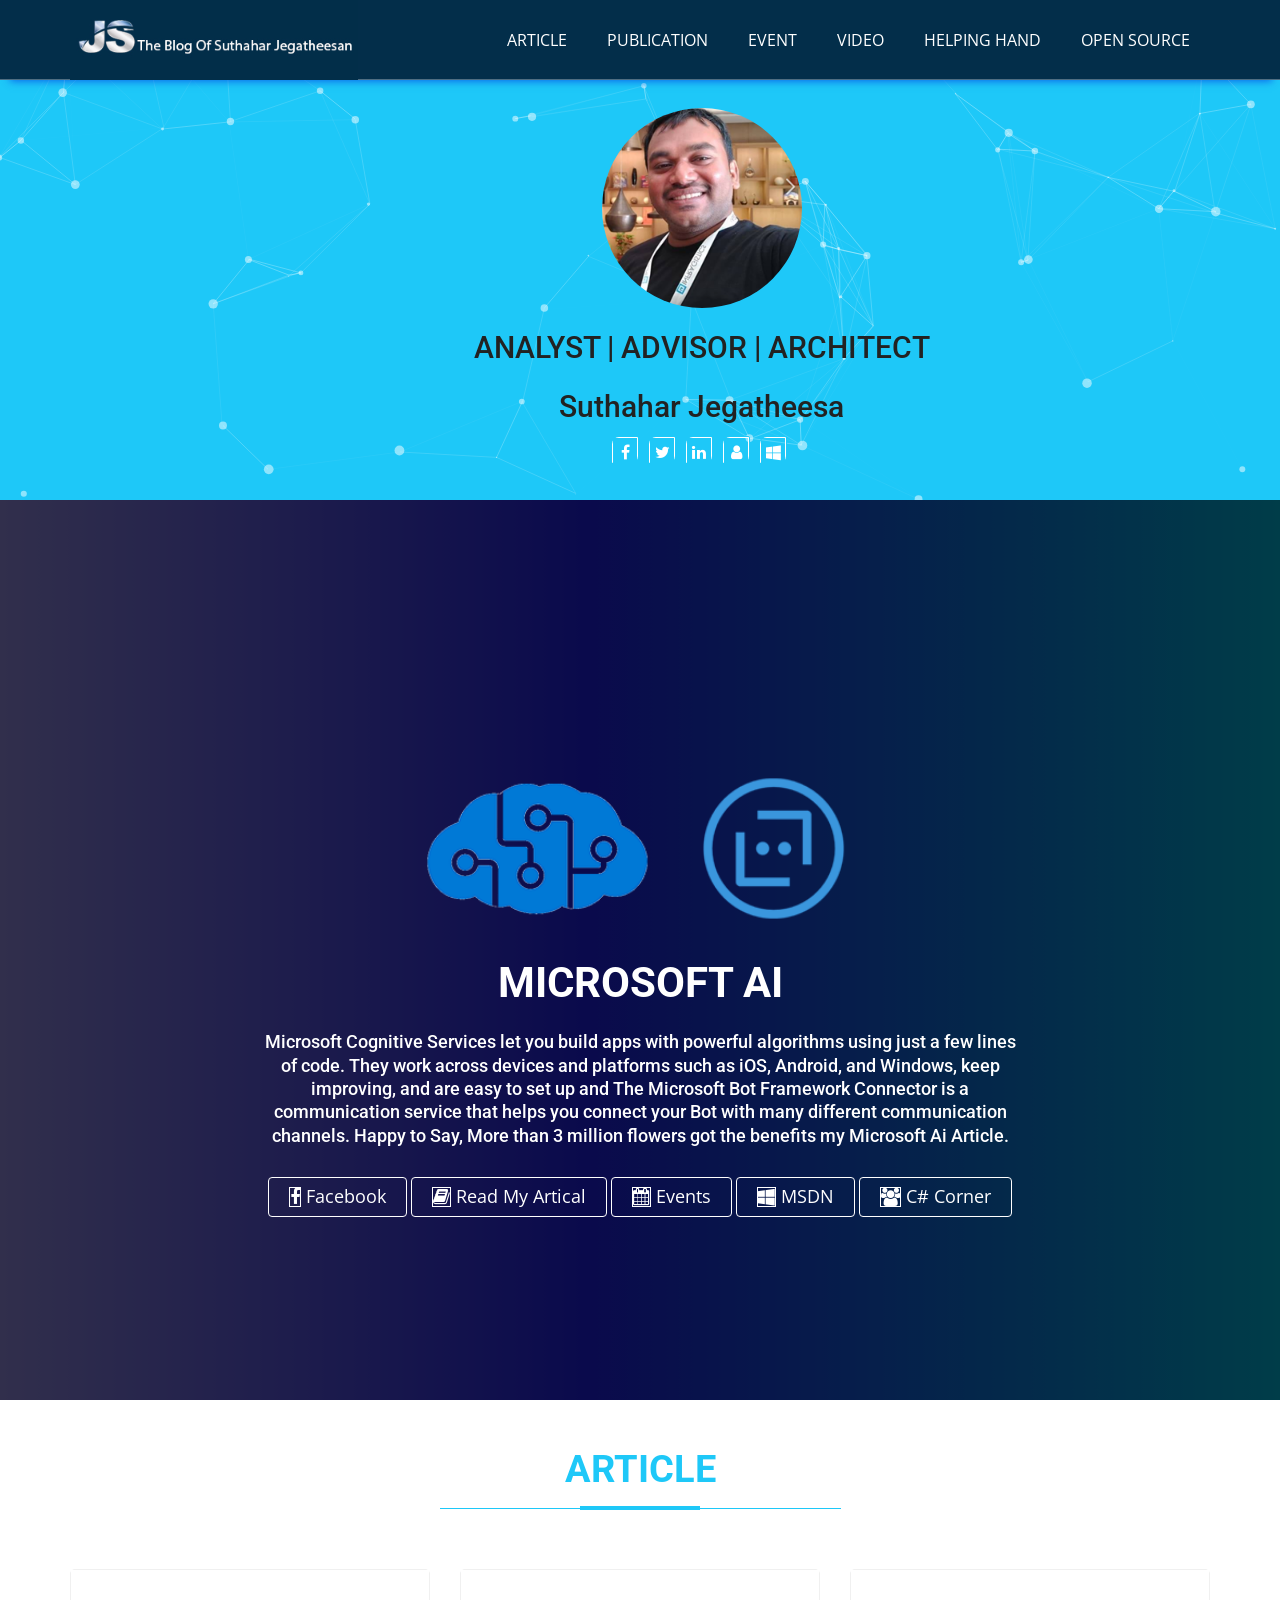
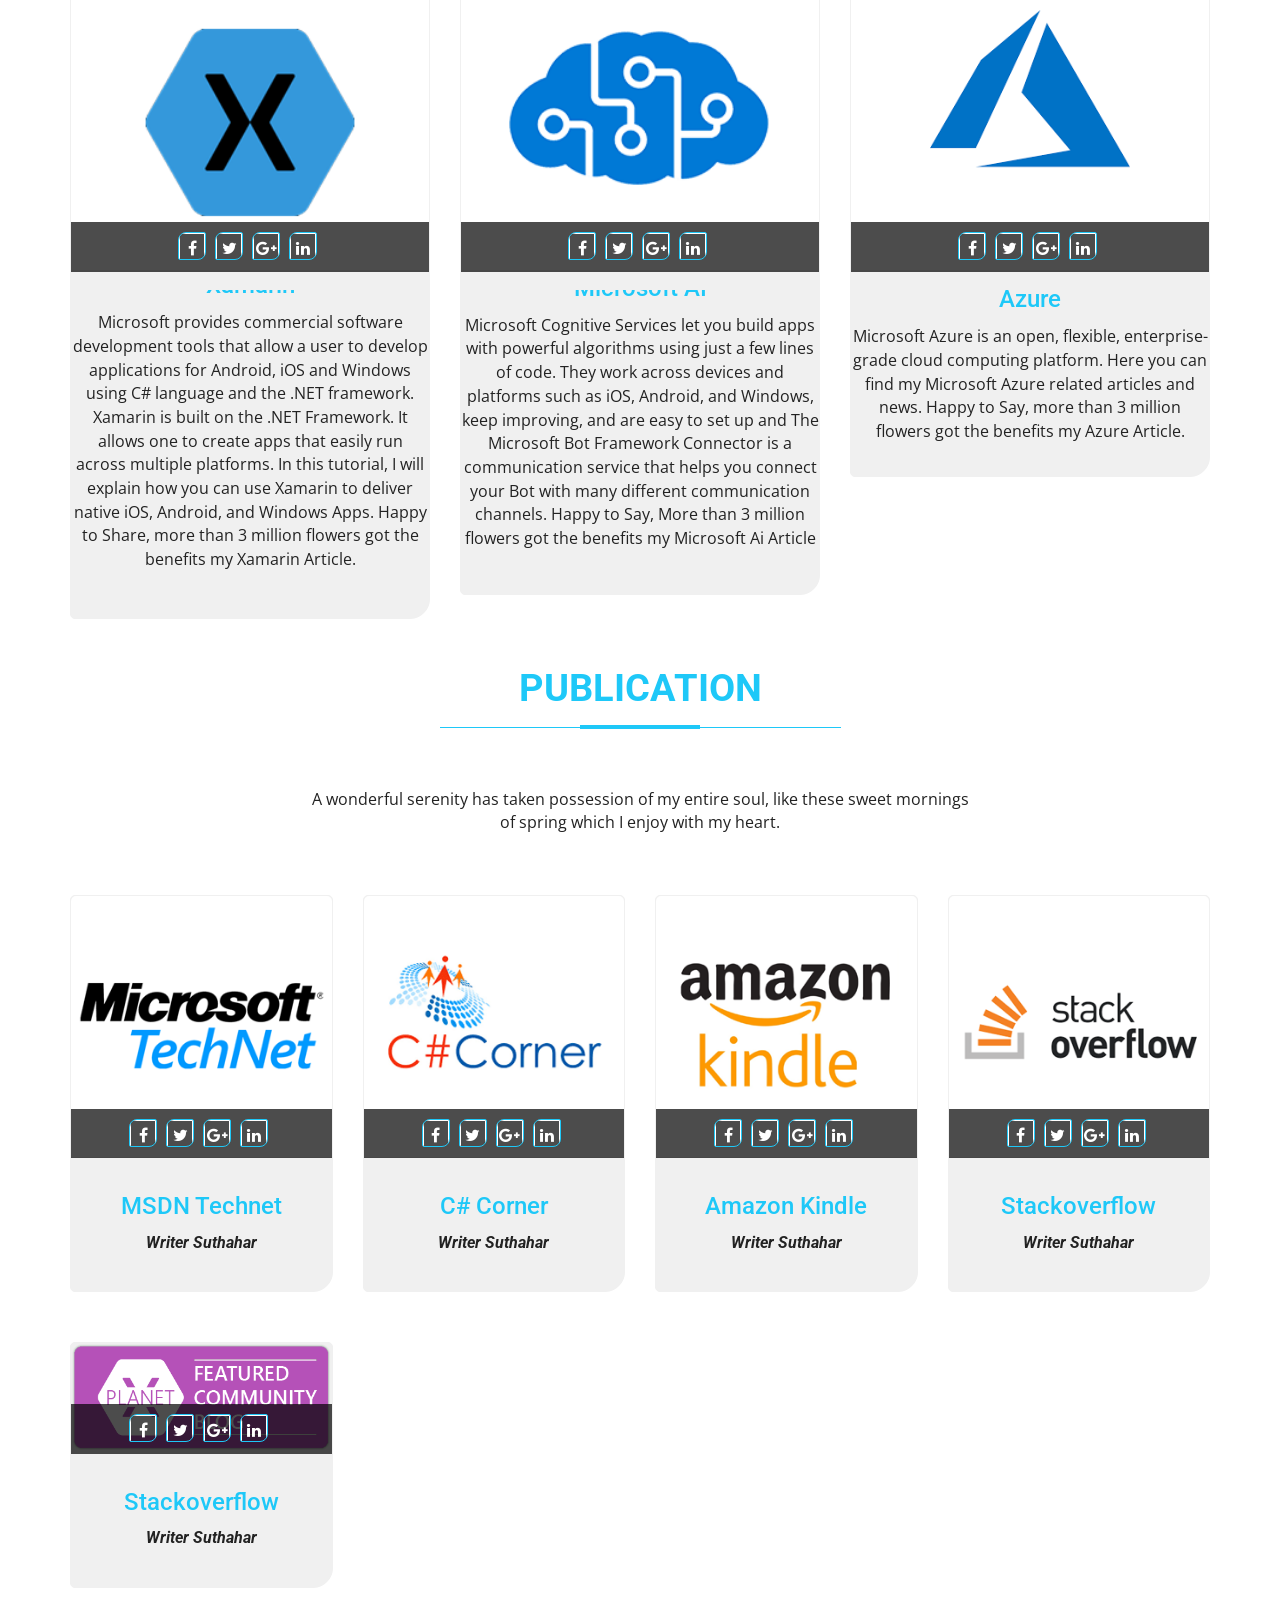
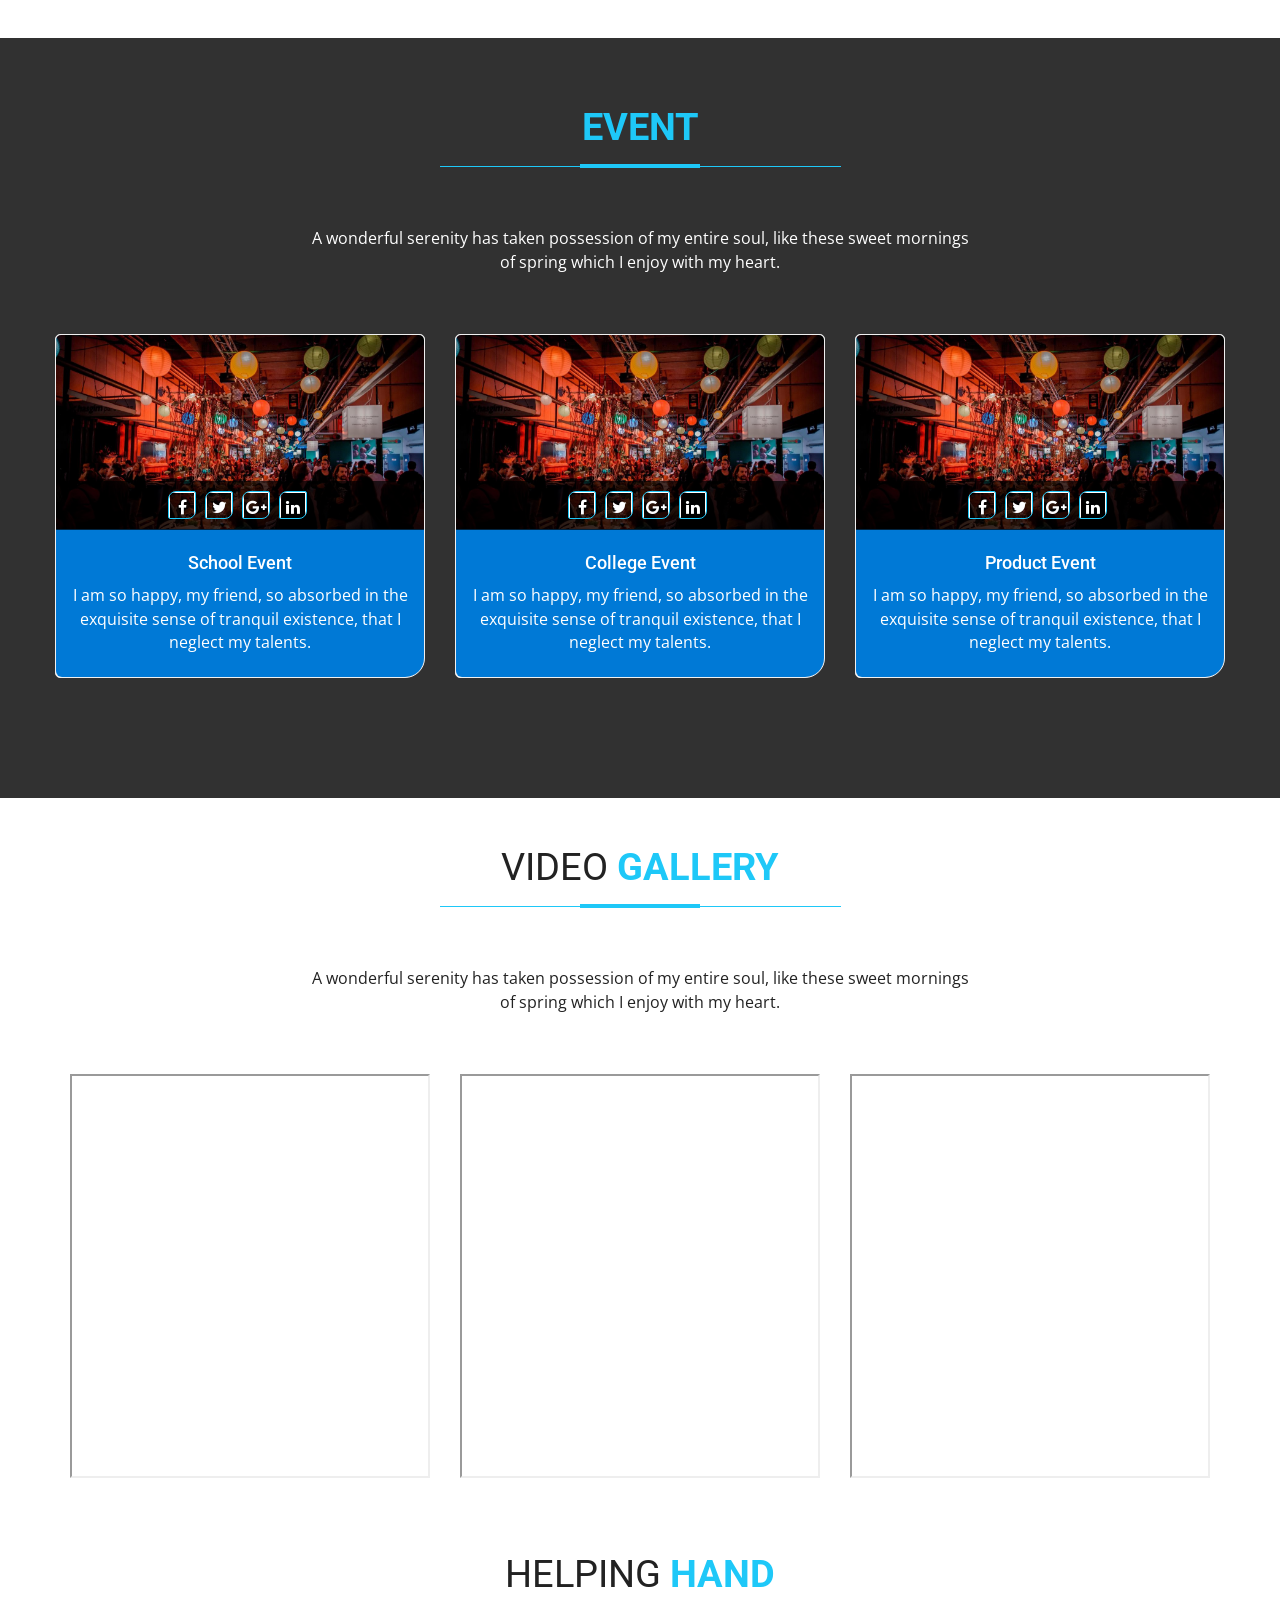
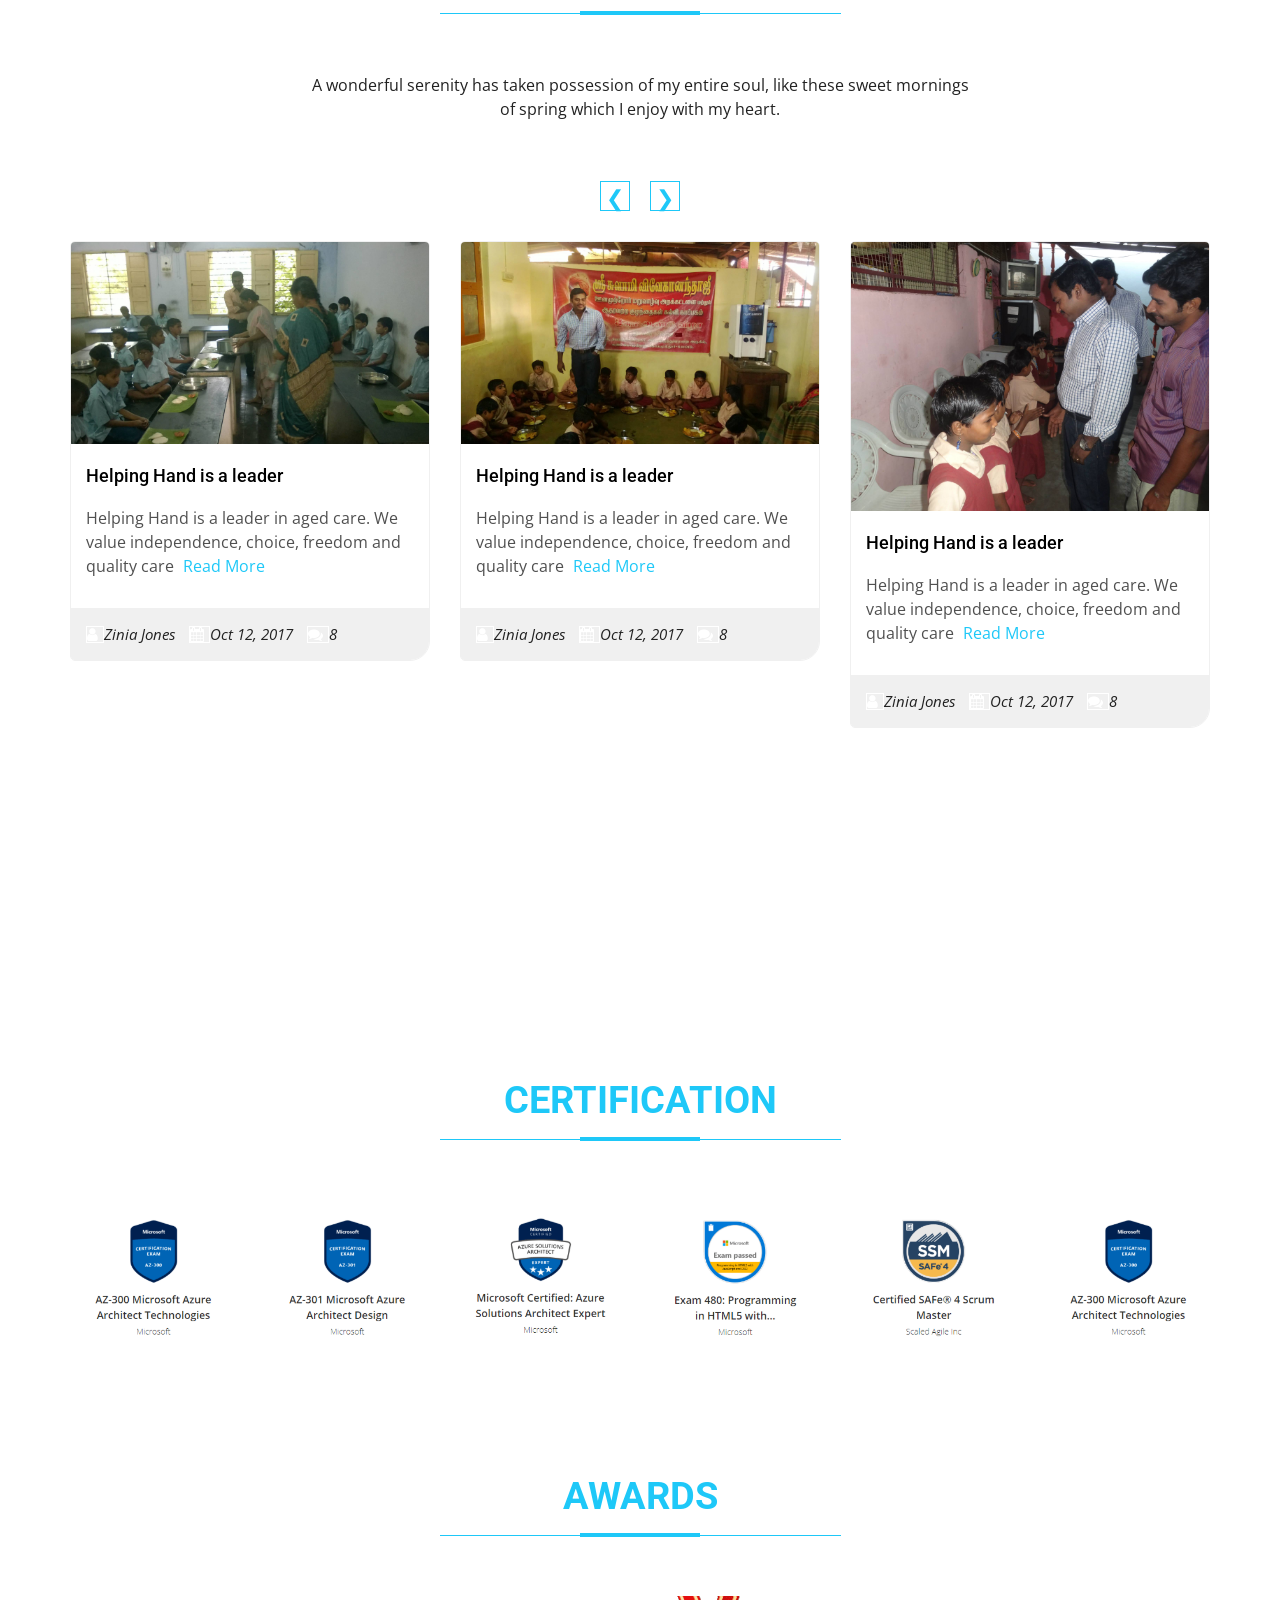
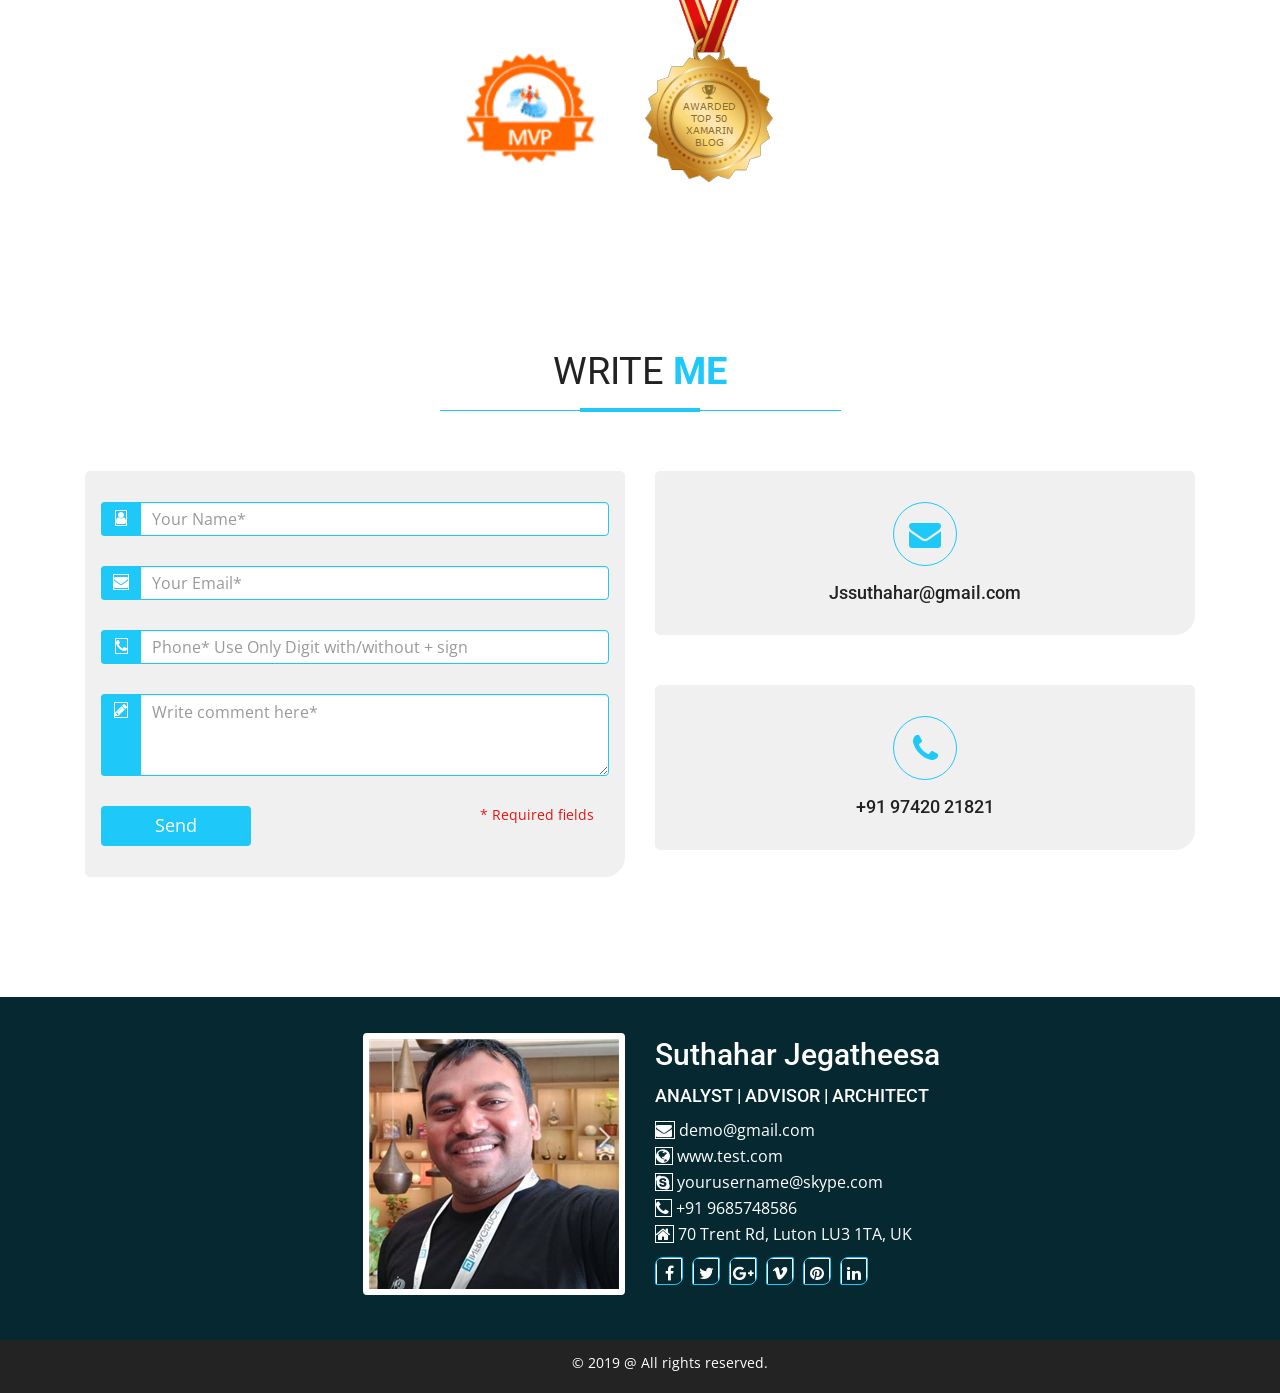
==== commit 4fff423b: "Updated SEO" ====
--- a/index.html
+++ b/index.html
@@ -1,30 +1,41 @@
 <!DOCTYPE html>
 <html lang="en">
 <head>
-	<meta charset="utf-8">
-	<meta content="IE=edge" http-equiv="X-UA-Compatible">
-	<meta name="viewport" content="width=device-width, minimum-scale=1, maximum-scale=1"/>
-	<title>Suthahar - AboutMe </title>
-	<!-- set your website meta description and keywords -->
-	<meta name="description" content="Add your business website description here">
-	<meta name="keywords" content="Add your business website keywords here">
-	<!-- set your website favicon -->
-	<link href="favicon.ico" rel="icon">
-	<!-- Bootstrap Stylesheets -->
-	<link rel="stylesheet" href="css/bootstrap.min.css">
-	<!-- Font Awesome Stylesheets -->
-	<link rel="stylesheet" href="css/font-awesome.min.css">
-	<!-- Owl Carousel Stylesheets -->
-	<link rel="stylesheet" href="css/owl.carousel.min.css">
-	<link rel="stylesheet" href="css/owl.theme.default.min.css">
-	<!-- Lightbox Stylesheets -->
-	<link rel="stylesheet" href="css/lightbox.min.css">
-	<!-- Parallax Stylesheets -->
-	<link rel="stylesheet" href="css/parallax.css" type="text/css">
-	<!-- Template Main Stylesheets -->
-	<link rel="stylesheet" href="css/style.css" type="text/css">
-	<!-- Responsive Stylesheets -->
-	<link rel="stylesheet" href="css/responsive.css" type="text/css">
+    <meta charset="utf-8">
+    <meta http-equiv="X-UA-Compatible" content="IE=edge">
+    <meta name="viewport" content="width=device-width, minimum-scale=1, maximum-scale=1"/>
+    <title>Suthahar Jegatheesan | Mobile & Cloud Specialist | AI, Azure, Xamarin, Open Source</title>
+    <meta name="description" content="Portfolio of Suthahar Jegatheesan - Mobile and Cloud Specialist, Architect, AI, Azure, Xamarin, Open Source. Explore articles, publications, events, certifications, and contact information.">
+    <meta name="keywords" content="Suthahar, Mobile, Cloud, AI, Azure, Xamarin, Open Source, Portfolio, Blog, Certification, Awards, Events">
+    <meta name="robots" content="index, follow">
+    <link rel="canonical" href="https://yourdomain.com/">
+    <link rel="icon" href="favicon.ico" type="image/x-icon">
+    <!-- Open Graph Meta Tags -->
+    <meta property="og:title" content="Suthahar Jegatheesan | Mobile & Cloud Specialist">
+    <meta property="og:description" content="Explore Suthahar's portfolio: AI, Azure, Xamarin, Open Source, certifications, and more.">
+    <meta property="og:type" content="website">
+    <meta property="og:url" content="https://yourdomain.com/">
+    <meta property="og:image" content="https://yourdomain.com/images/suthahar.png">
+    <!-- Twitter Card Meta Tags -->
+    <meta name="twitter:card" content="summary_large_image">
+    <meta name="twitter:title" content="Suthahar Jegatheesan | Mobile & Cloud Specialist">
+    <meta name="twitter:description" content="Portfolio of Suthahar Jegatheesan - AI, Azure, Xamarin, Open Source, certifications, and more.">
+    <meta name="twitter:image" content="https://yourdomain.com/images/suthahar.png">
+    <!-- Bootstrap Stylesheets -->
+    <link rel="stylesheet" href="css/bootstrap.min.css">
+    <!-- Font Awesome Stylesheets -->
+    <link rel="stylesheet" href="css/font-awesome.min.css">
+    <!-- Owl Carousel Stylesheets -->
+    <link rel="stylesheet" href="css/owl.carousel.min.css">
+    <link rel="stylesheet" href="css/owl.theme.default.min.css">
+    <!-- Lightbox Stylesheets -->
+    <link rel="stylesheet" href="css/lightbox.min.css">
+    <!-- Parallax Stylesheets -->
+    <link rel="stylesheet" href="css/parallax.css" type="text/css">
+    <!-- Template Main Stylesheets -->
+    <link rel="stylesheet" href="css/style.css" type="text/css">
+    <!-- Responsive Stylesheets -->
+    <link rel="stylesheet" href="css/responsive.css" type="text/css">
 	
 </head>
 
@@ -794,19 +805,19 @@
 				<div class="col-sm-12">						
 					<div class="owl-carousel owl-theme">
 						<div class="client-item-wrap">
-							<img src="images/clients/helping1.jpg" alt="client 1"/>
+							<img src="images/clients/1.png" alt="client 1"/>
 						</div><!-- end client-item-wrap -->
 						<div class="client-item-wrap">
-							<img src="images/clients/helping2.jpg" alt="client 2"/>
+							<img src="images/clients/2.png" alt="Microsoft Certficate"/>
 						</div><!-- end client-item-wrap -->
 						<div class="client-item-wrap">
-							<img src="images/clients/helping3.jpg" alt="client 3"/>
+							<img src="images/clients/3.png" alt="Microsoft Certficate"/>
 						</div><!-- end client-item-wrap -->
 						<div class="client-item-wrap">
-							<img src="images/clients/helping4.jpg" alt="client 4"/>
+							<img src="images/clients/4.png" alt="Microsoft Certficate"/>
 						</div><!-- end client-item-wrap -->
 						<div class="client-item-wrap">
-							<img src="images/clients/helping2.jpg" alt="client 5"/>
+							<img src="images/clients/5.png" alt="Microsoft Certficate"/>
 						</div><!-- end client-item-wrap -->
 					</div><!-- end owl-carousel -->
 				</div><!-- end col -->
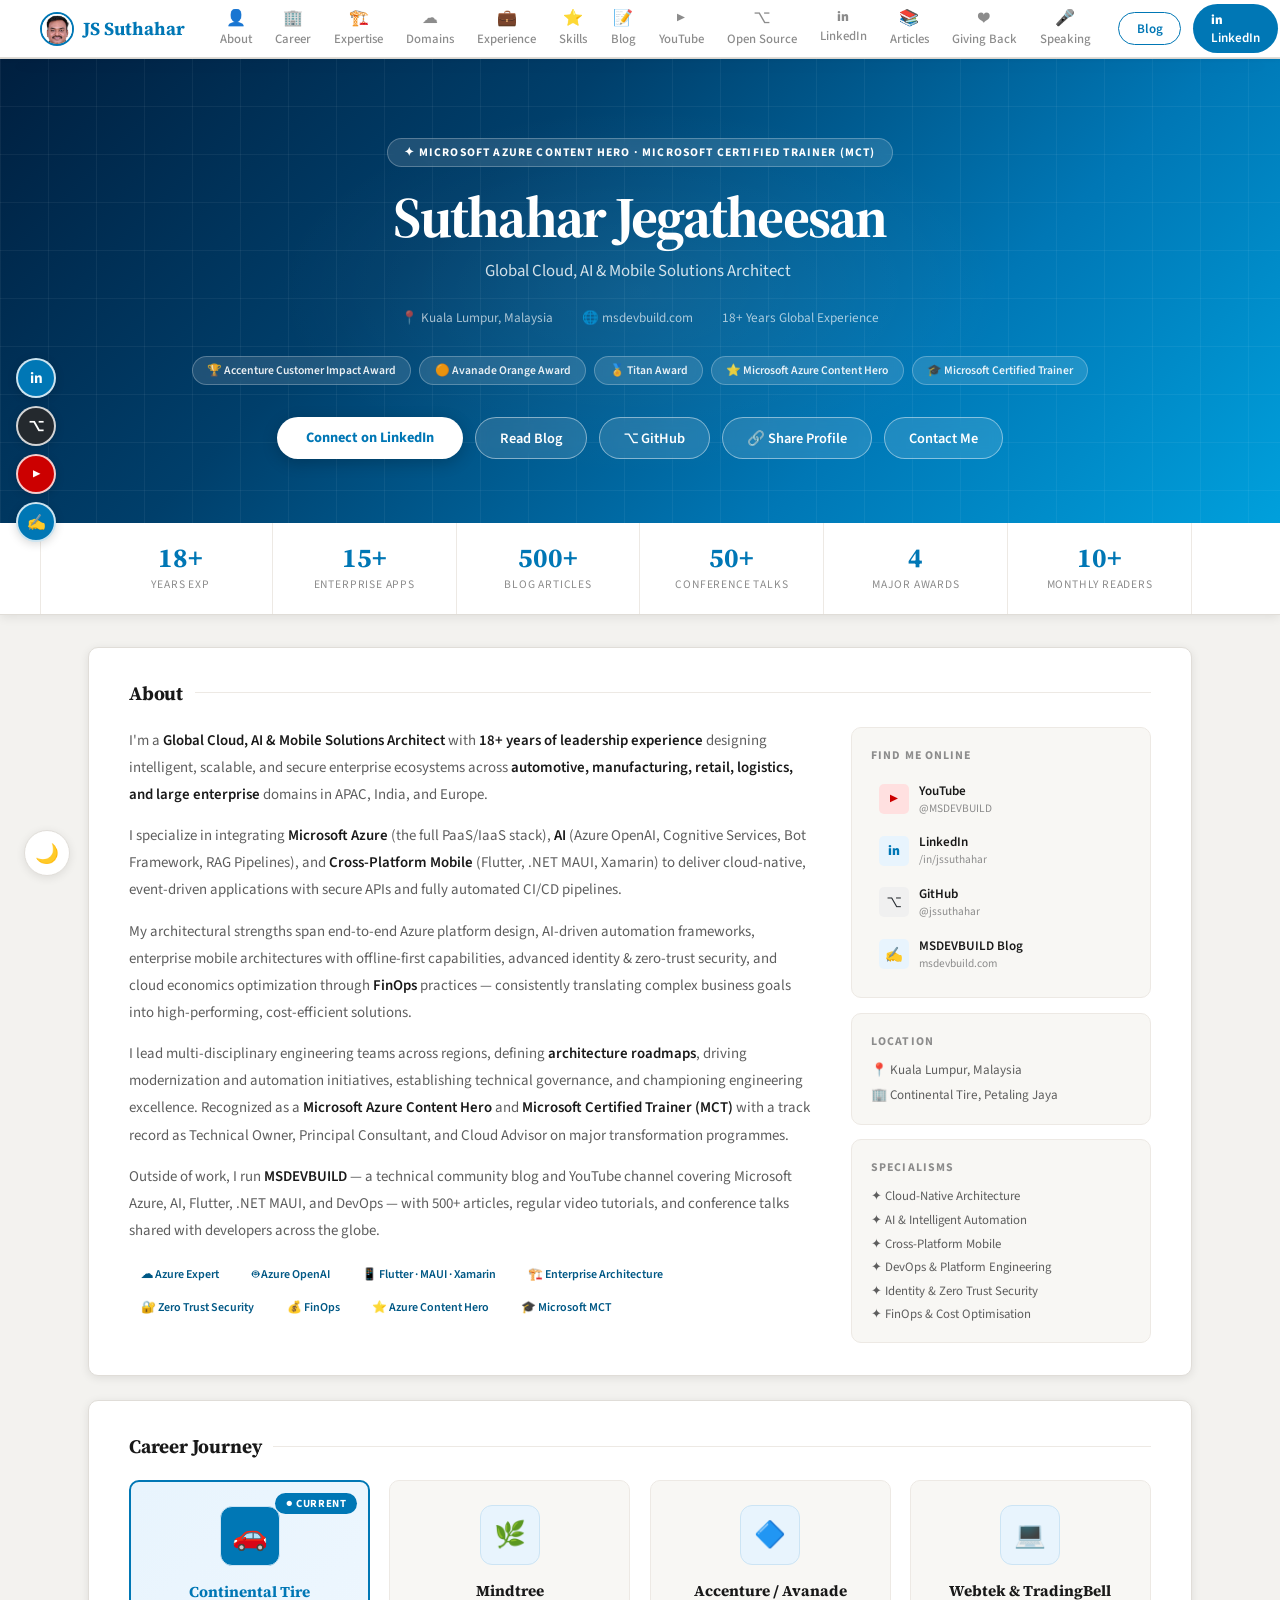
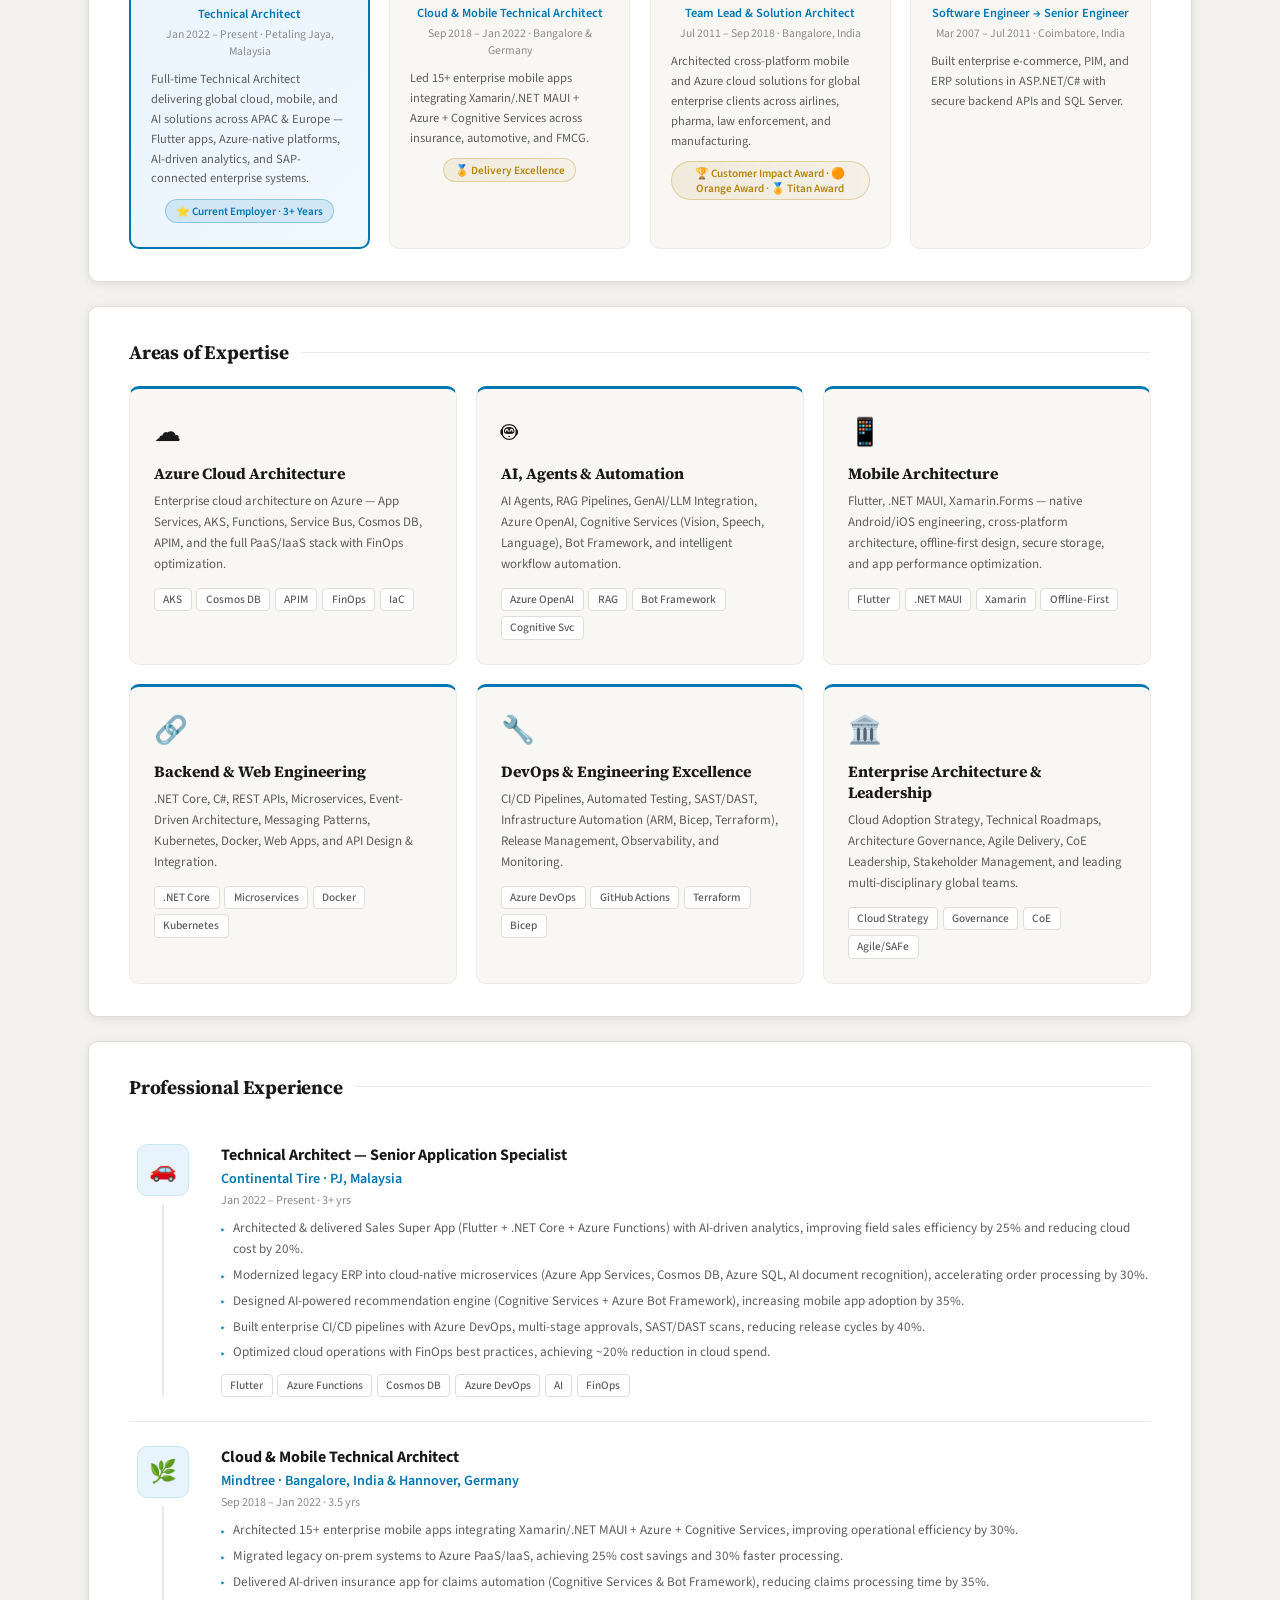
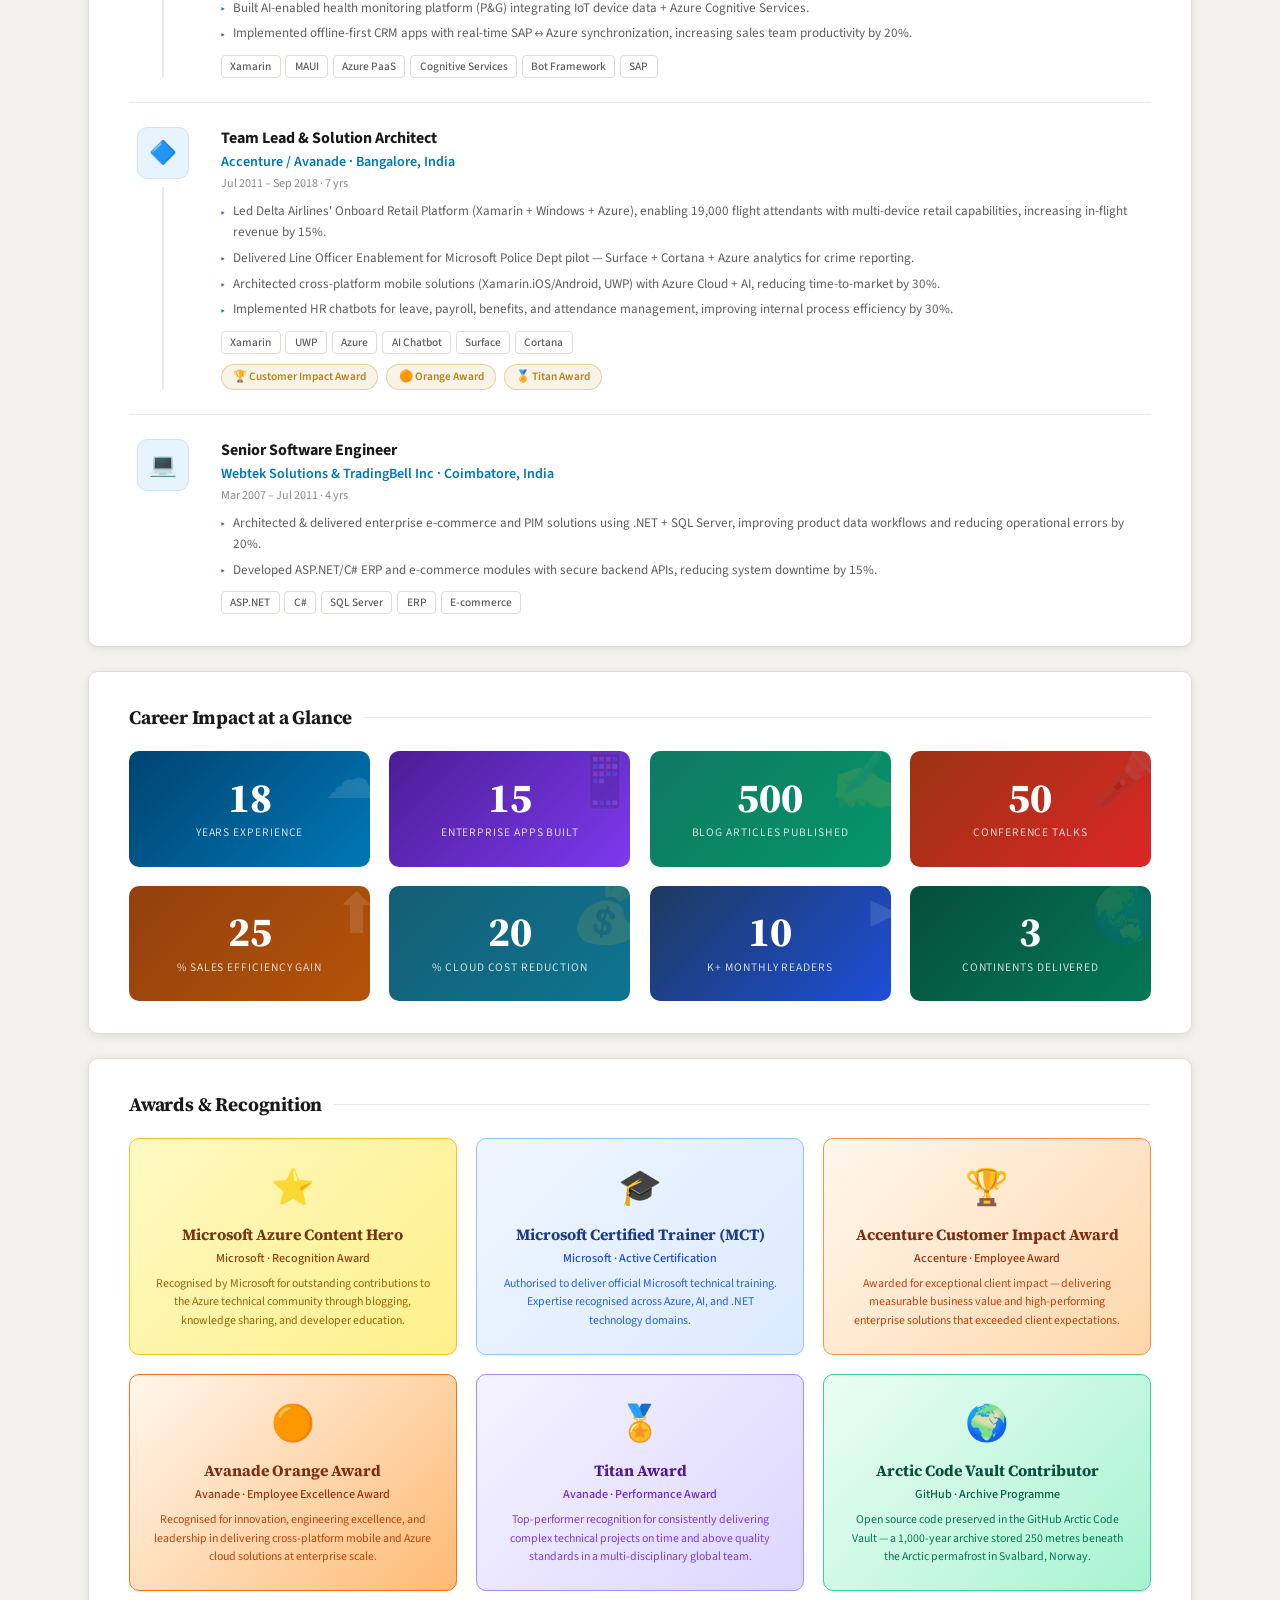
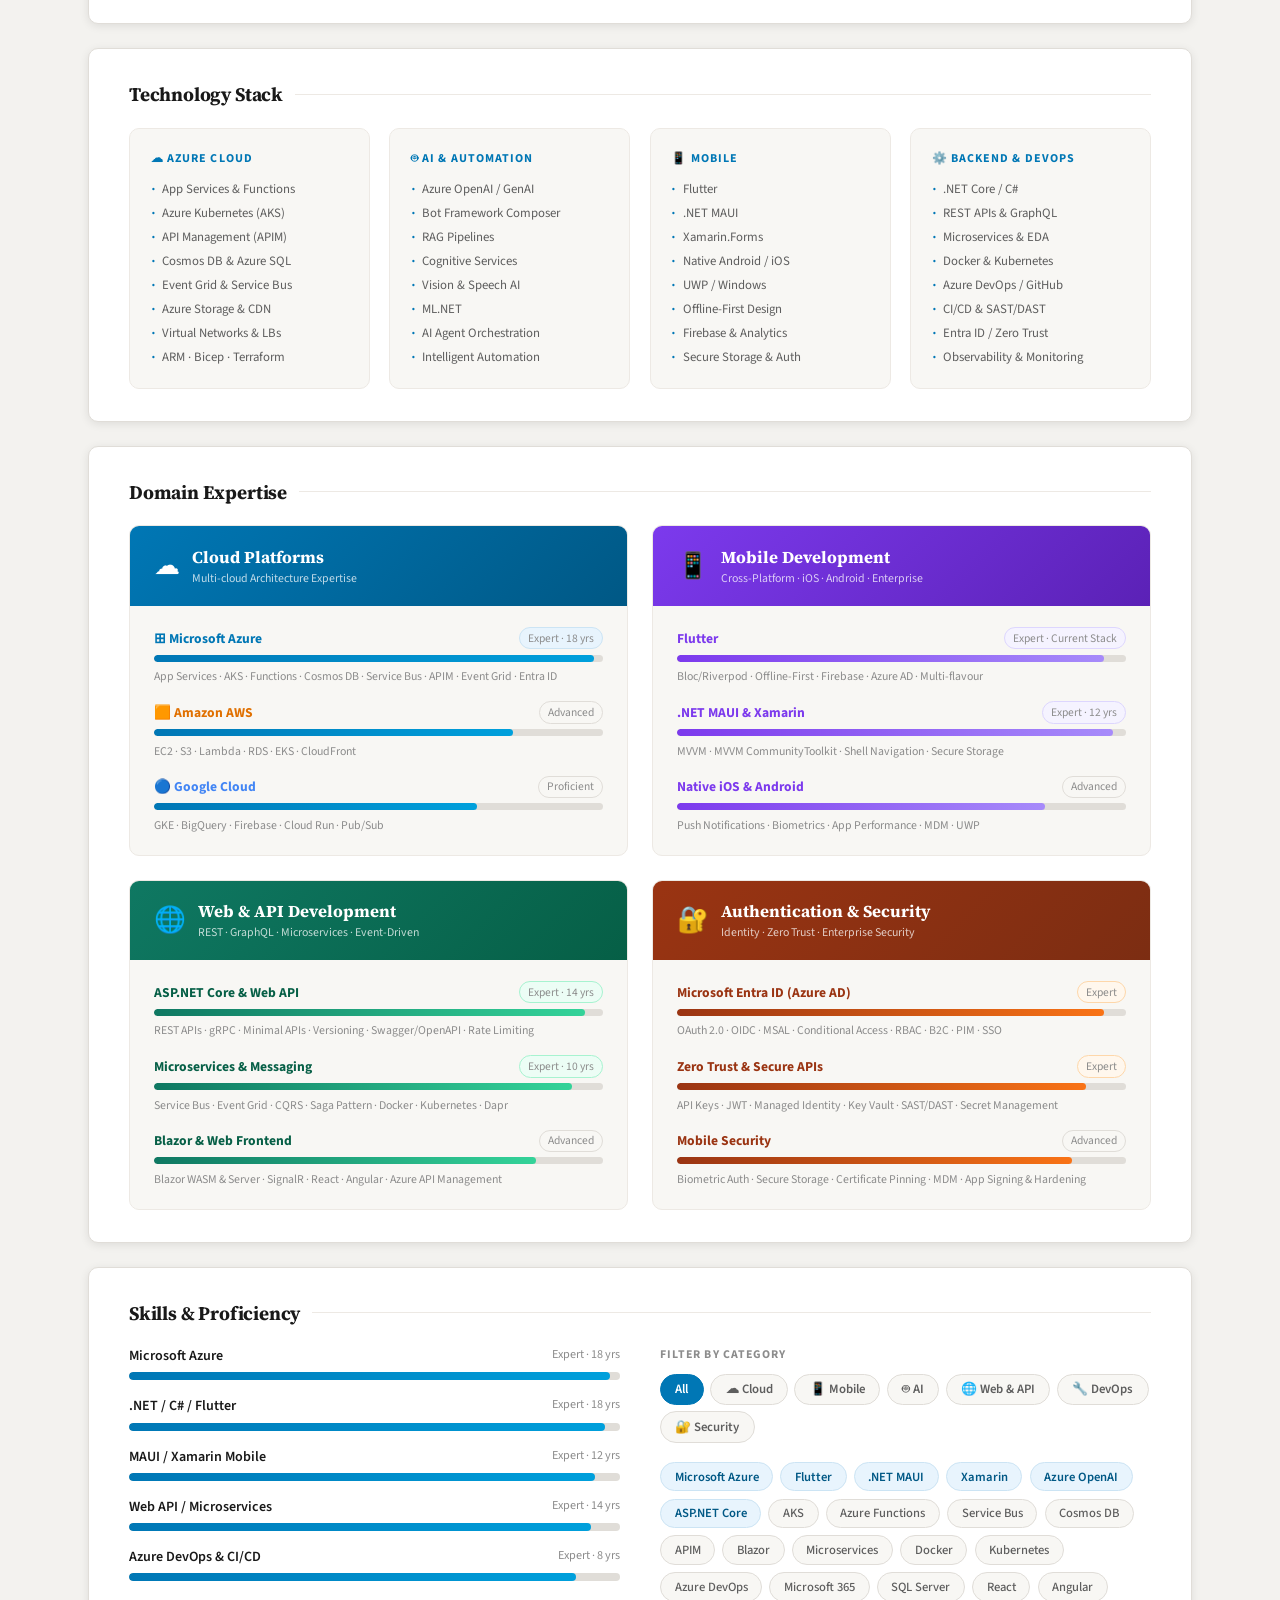
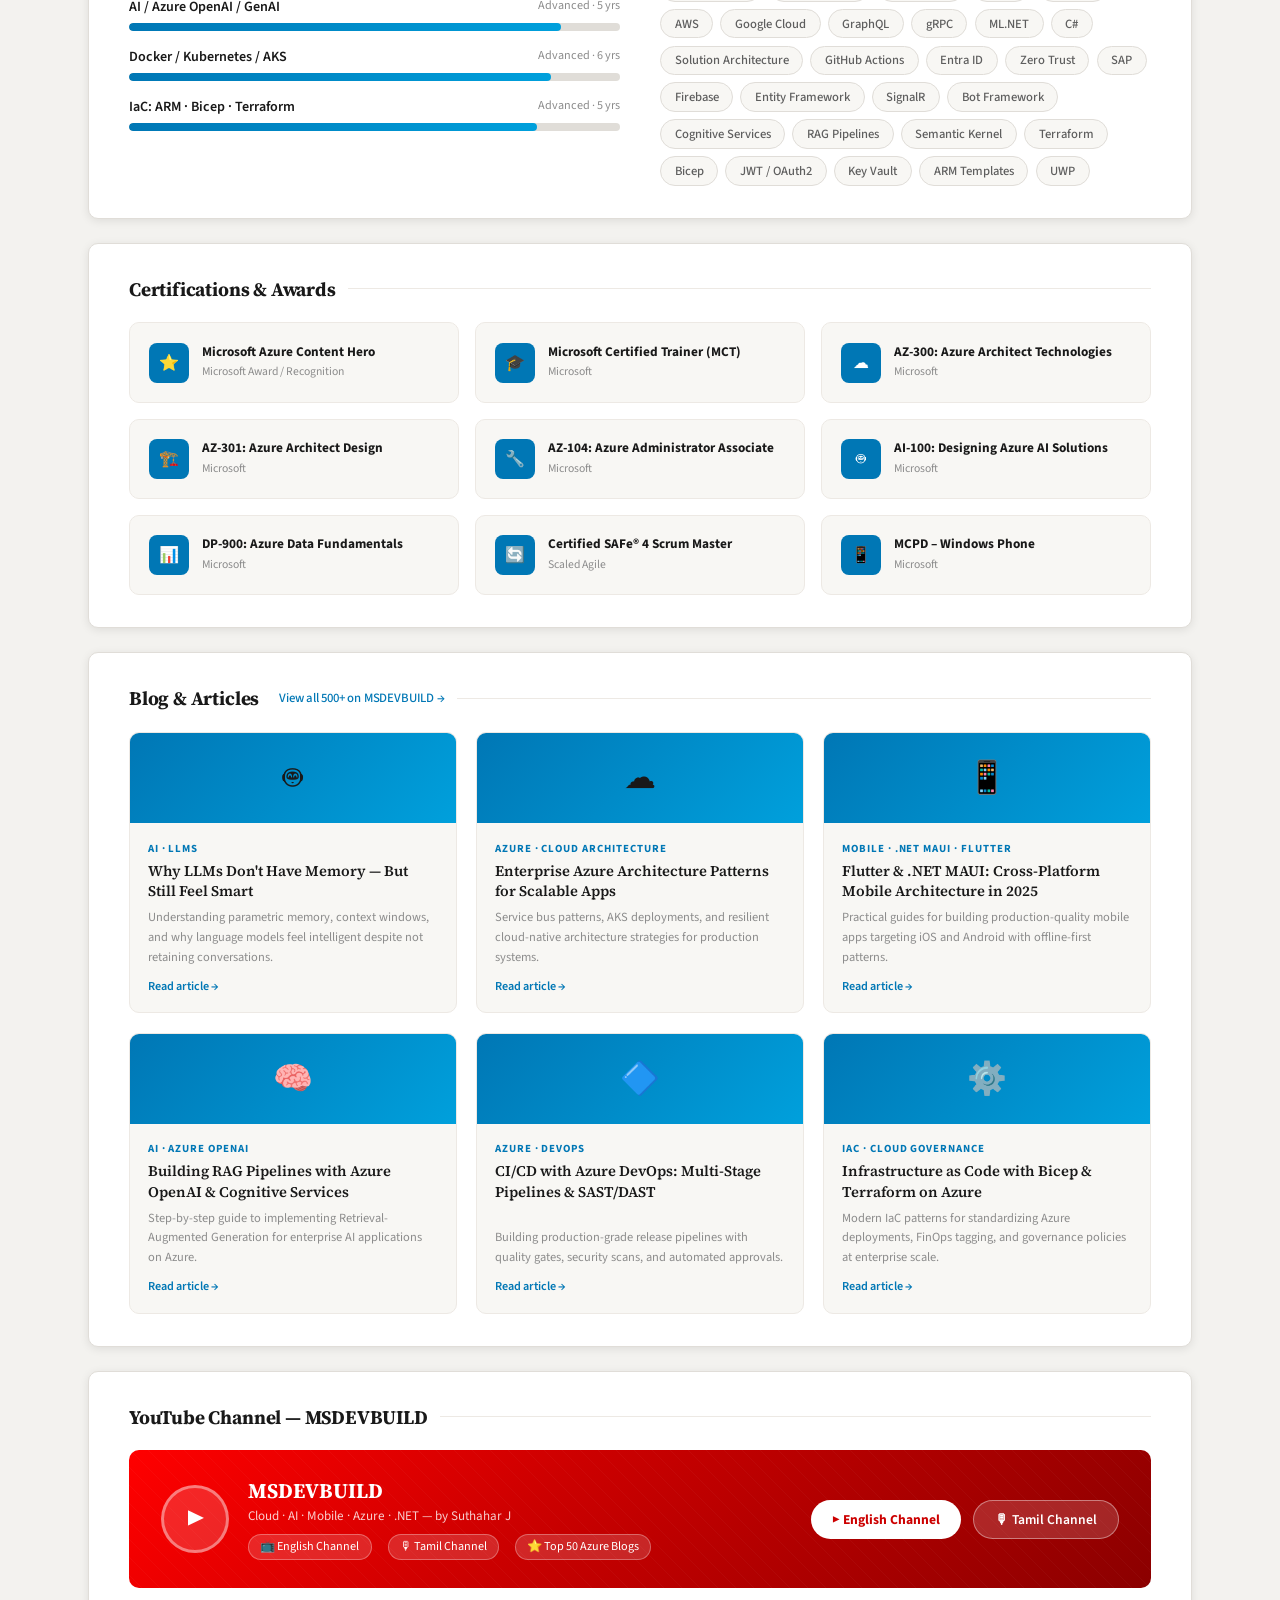
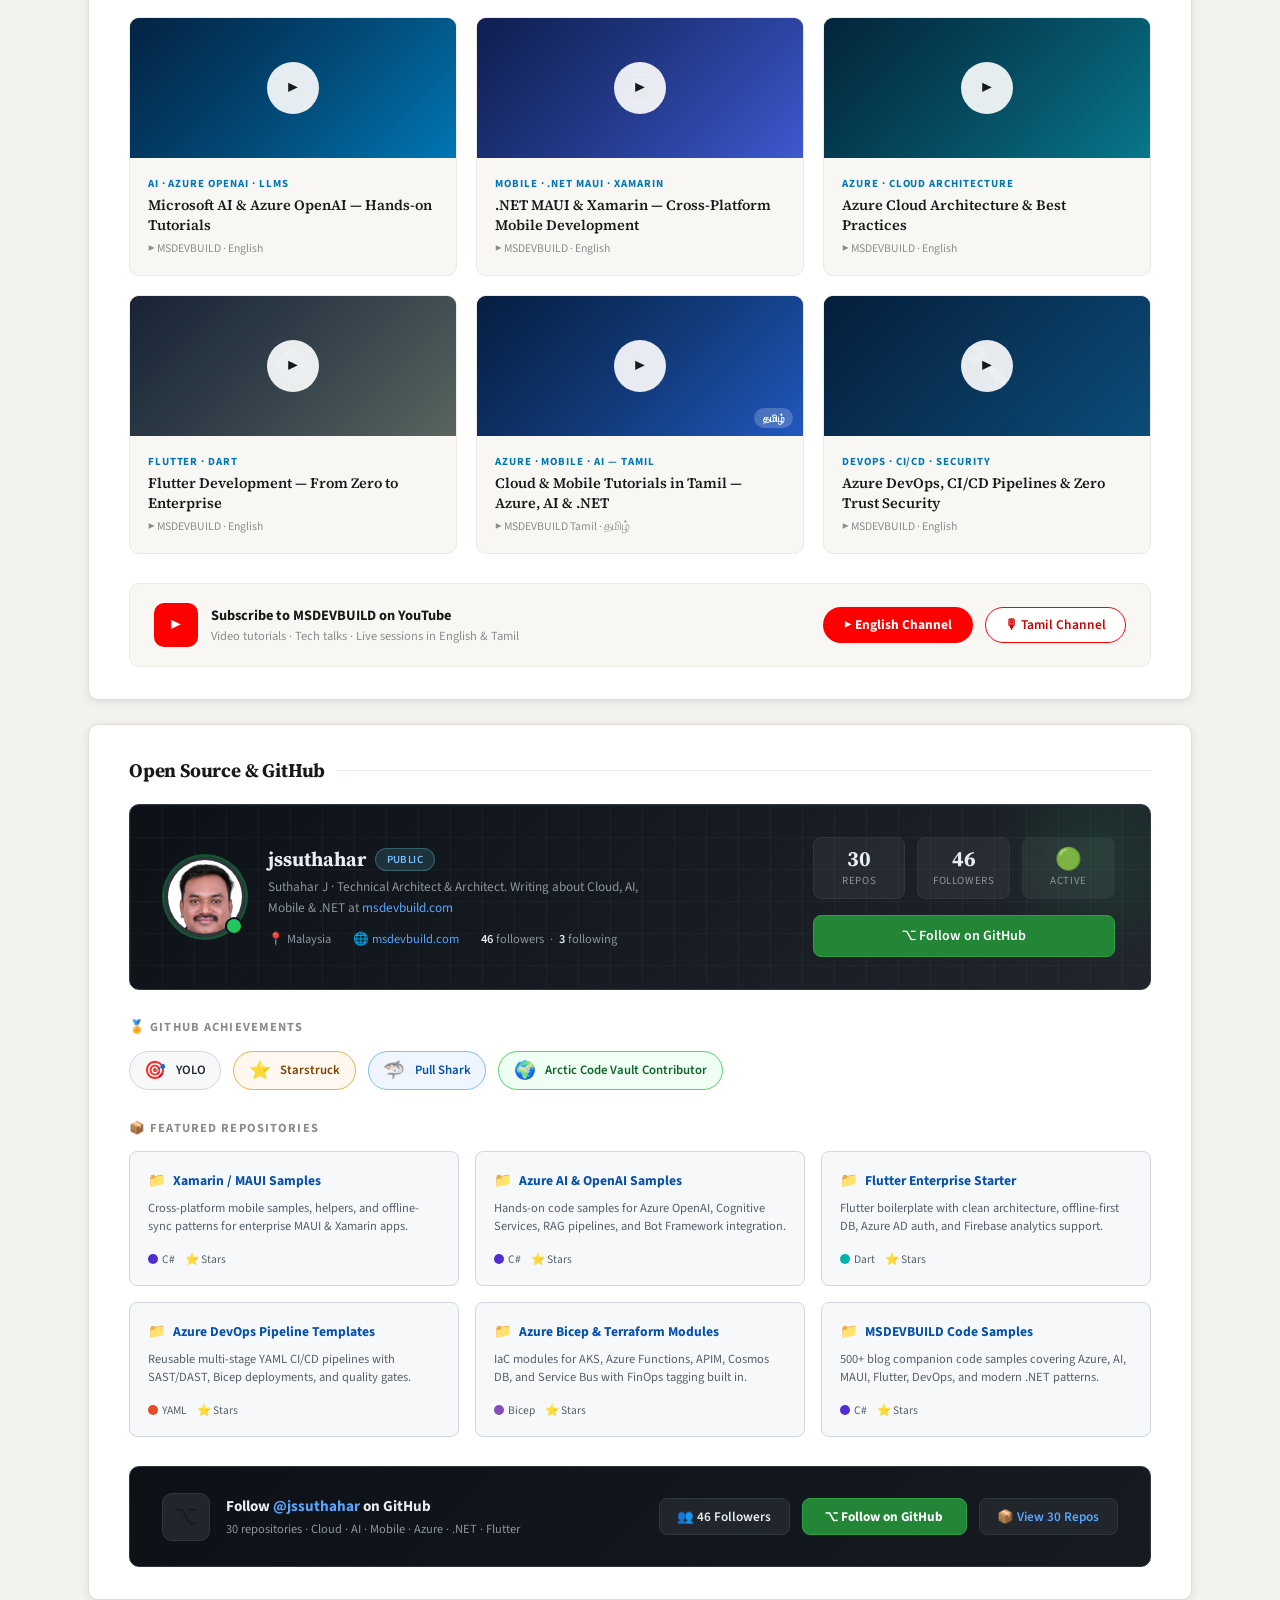
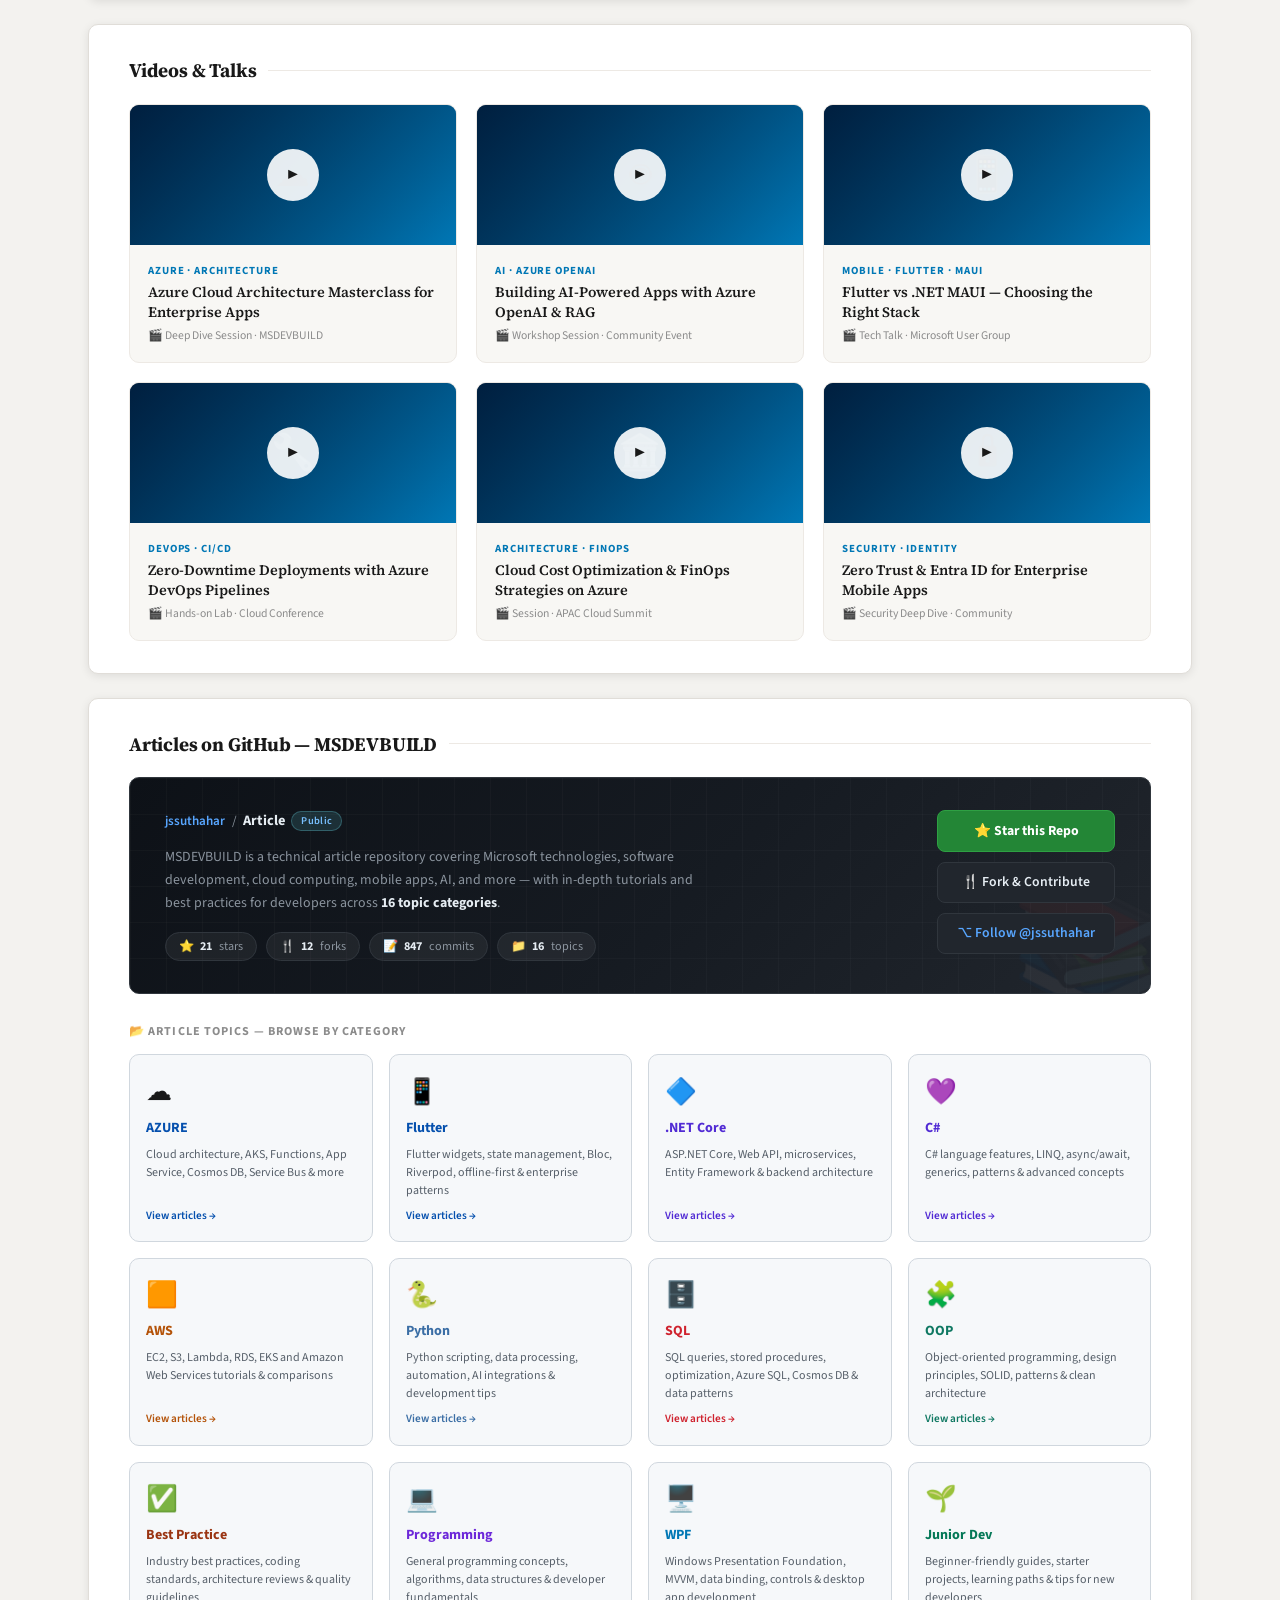
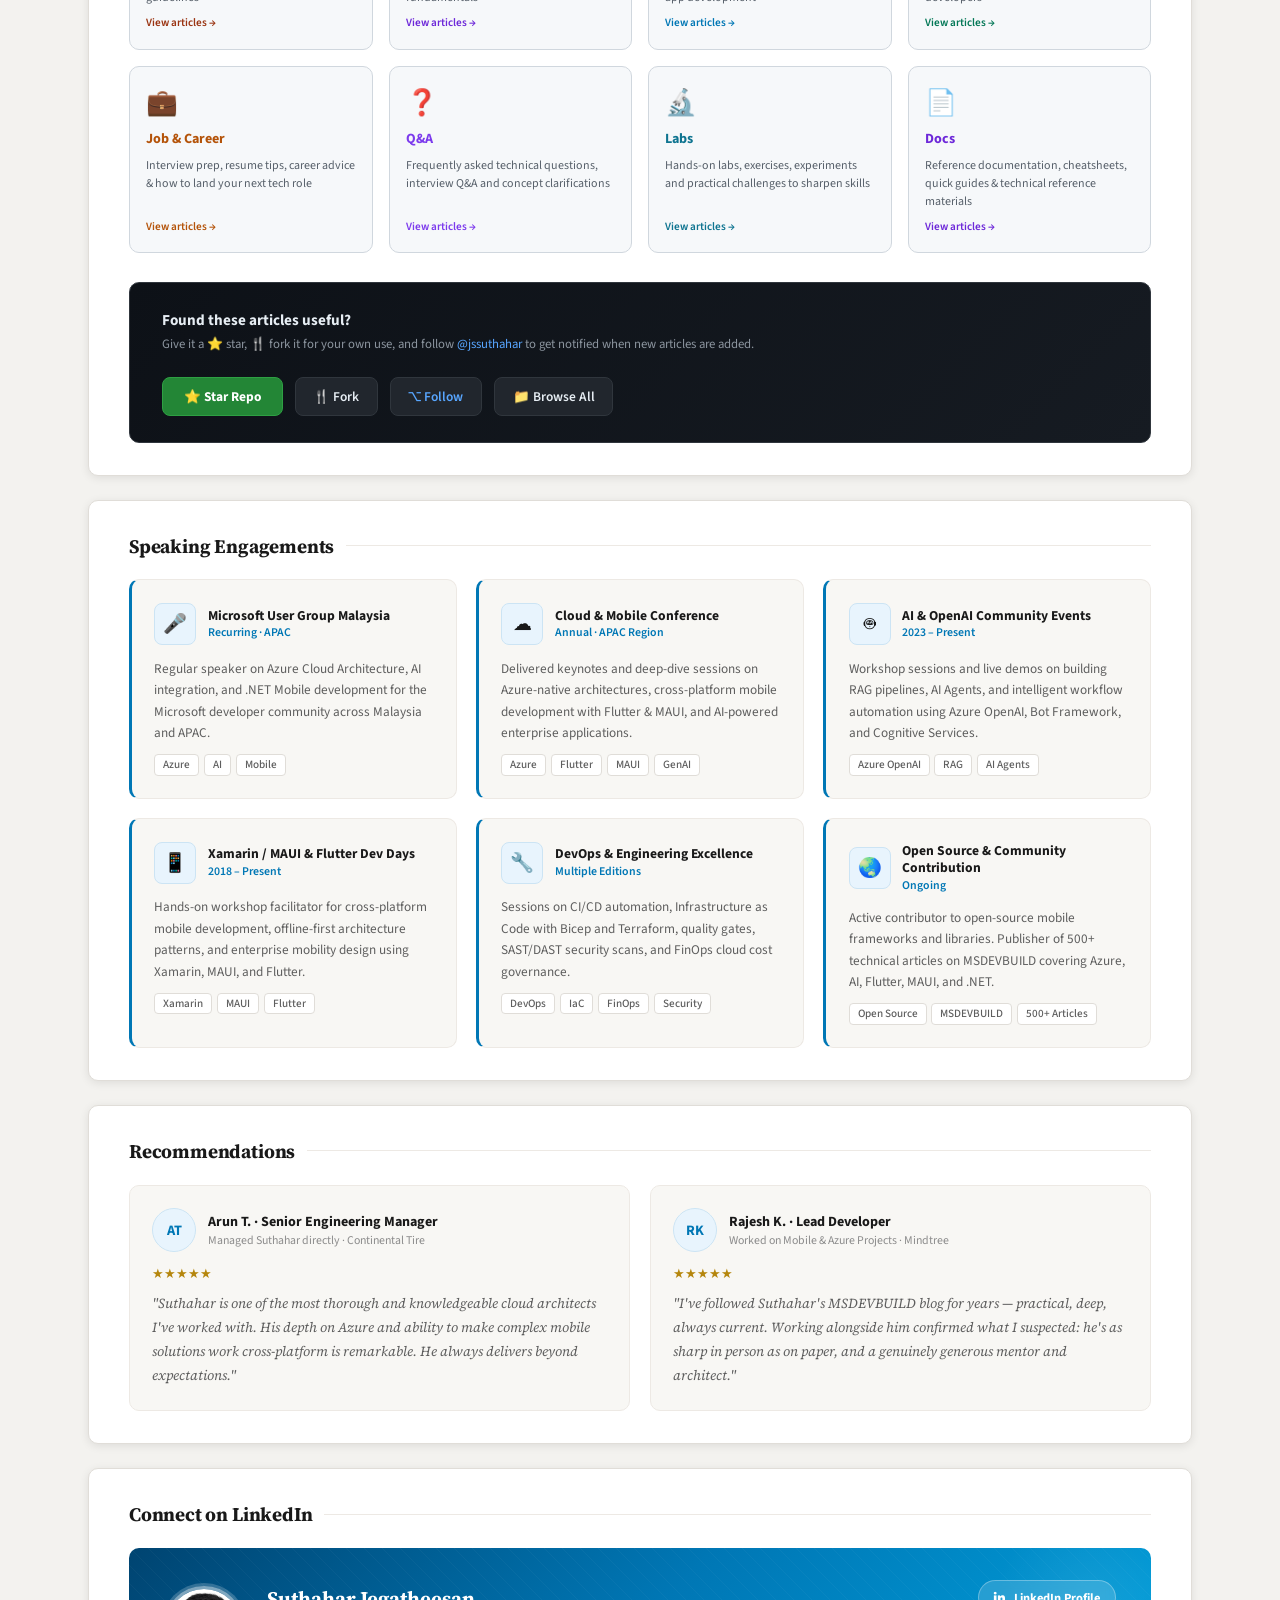
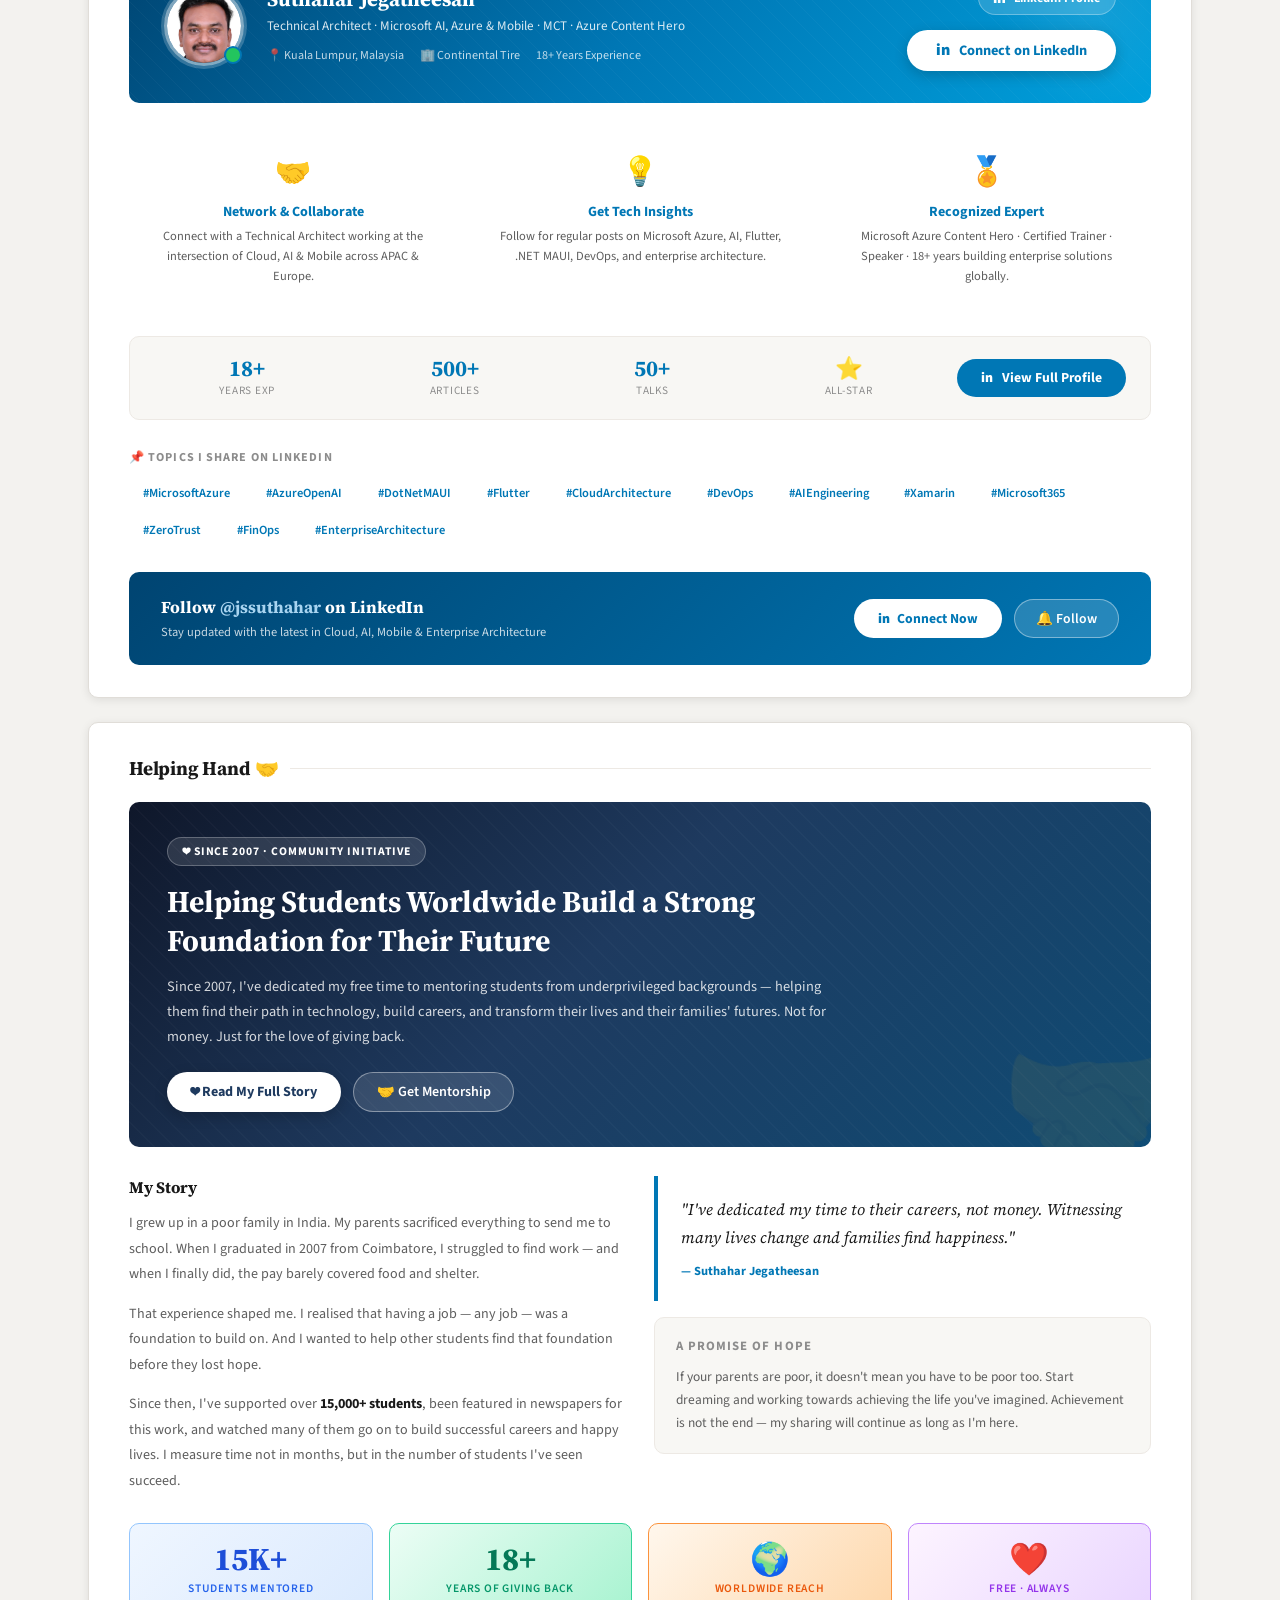
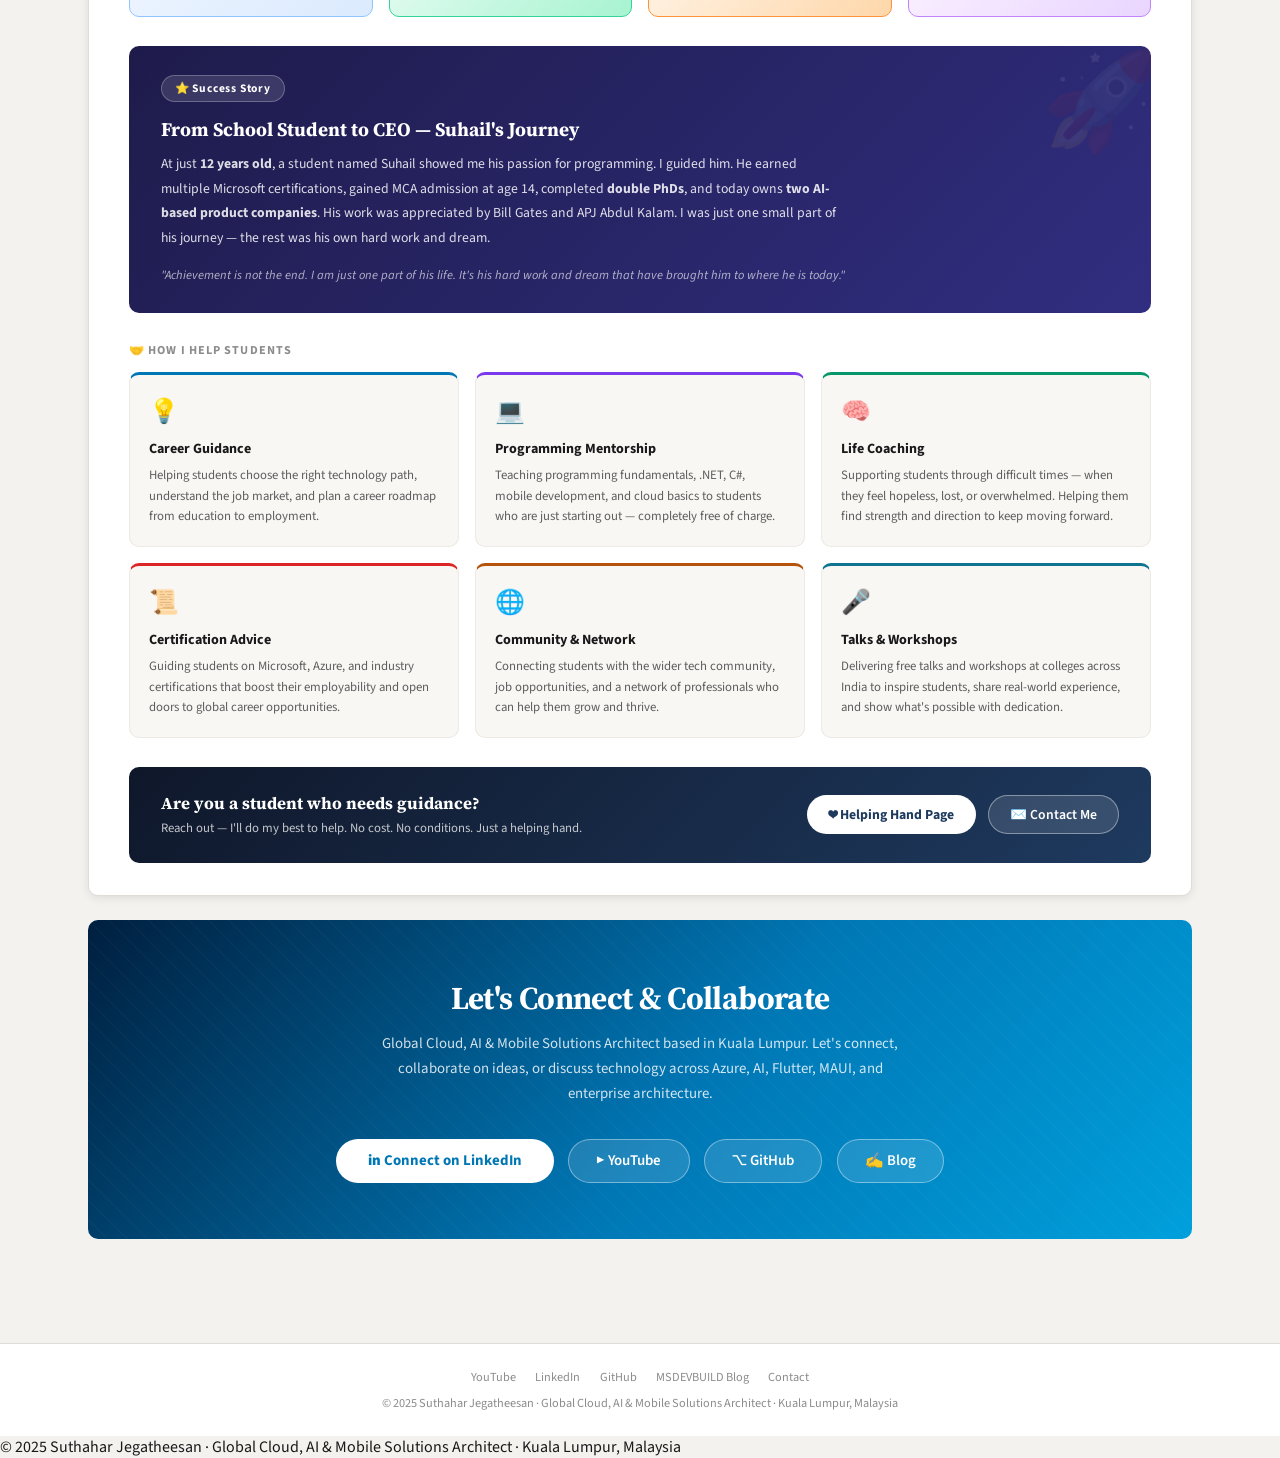
==== commit f8012e4c: "Update fmt.Println message from 'Hello' to 'Goodbye'" ====
--- a/index.html
+++ b/index.html
@@ -1,1068 +1,2521 @@
-<!DOCTYPE html>
-<html lang="en">
-<head>
-    <meta charset="utf-8">
-    <meta http-equiv="X-UA-Compatible" content="IE=edge">
-    <meta name="viewport" content="width=device-width, minimum-scale=1, maximum-scale=1"/>
-    <title>Suthahar Jegatheesan | Mobile & Cloud Specialist | AI, Azure, Xamarin, Open Source</title>
-    <meta name="description" content="Portfolio of Suthahar Jegatheesan - Mobile and Cloud Specialist, Architect, AI, Azure, Xamarin, Open Source. Explore articles, publications, events, certifications, and contact information.">
-    <meta name="keywords" content="Suthahar, Mobile, Cloud, AI, Azure, Xamarin, Open Source, Portfolio, Blog, Certification, Awards, Events">
-    <meta name="robots" content="index, follow">
-    <link rel="canonical" href="https://yourdomain.com/">
-    <link rel="icon" href="favicon.ico" type="image/x-icon">
-    <!-- Open Graph Meta Tags -->
-    <meta property="og:title" content="Suthahar Jegatheesan | Mobile & Cloud Specialist">
-    <meta property="og:description" content="Explore Suthahar's portfolio: AI, Azure, Xamarin, Open Source, certifications, and more.">
-    <meta property="og:type" content="website">
-    <meta property="og:url" content="https://yourdomain.com/">
-    <meta property="og:image" content="https://yourdomain.com/images/suthahar.png">
-    <!-- Twitter Card Meta Tags -->
-    <meta name="twitter:card" content="summary_large_image">
-    <meta name="twitter:title" content="Suthahar Jegatheesan | Mobile & Cloud Specialist">
-    <meta name="twitter:description" content="Portfolio of Suthahar Jegatheesan - AI, Azure, Xamarin, Open Source, certifications, and more.">
-    <meta name="twitter:image" content="https://yourdomain.com/images/suthahar.png">
-    <!-- Bootstrap Stylesheets -->
-    <link rel="stylesheet" href="css/bootstrap.min.css">
-    <!-- Font Awesome Stylesheets -->
-    <link rel="stylesheet" href="css/font-awesome.min.css">
-    <!-- Owl Carousel Stylesheets -->
-    <link rel="stylesheet" href="css/owl.carousel.min.css">
-    <link rel="stylesheet" href="css/owl.theme.default.min.css">
-    <!-- Lightbox Stylesheets -->
-    <link rel="stylesheet" href="css/lightbox.min.css">
-    <!-- Parallax Stylesheets -->
-    <link rel="stylesheet" href="css/parallax.css" type="text/css">
-    <!-- Template Main Stylesheets -->
-    <link rel="stylesheet" href="css/style.css" type="text/css">
-    <!-- Responsive Stylesheets -->
-    <link rel="stylesheet" href="css/responsive.css" type="text/css">
-	
-</head>
-
-<body>
-	<!-- start Header -->
-	<header id="header" class="header">
-        <div class="header-nav">
-            <div class="container">
-                <div class="row">
-					<div class="col-sm-12">
-						<nav class="main-menu">
-							<div class="navbar-header">
-								<button type="button" class="navbar-toggle collapsed" data-toggle="collapse" data-target="#navbar" aria-expanded="false">
-									<span class="sr-only">Toggle navigation</span>
-									<span class="icon-bar top-bar"></span>
-									<span class="icon-bar middle-bar"></span>
-									<span class="icon-bar bottom-bar"></span>
-								</button>
-								<a class="navbar-brand" href="index.html">
-									<img class="logo logo-white" src="images/logo-home.jpg" alt="logo">
-									<img class="logo logo-color" src="images/logo-ro.png" alt="logo">
-								</a>
-							</div><!--End navbar-header -->
-							<div id="navbar" class="navbar-collapse collapse">
-								<ul class="nav navbar-nav navbar-right">
-									<li><a class="active" href="#about">Article</a></li>
-									<li><a href="#books"> Publication </a></li>
-									<li><a href="#service">Event</a></li>
-									<li><a href="#video"> Video  </a></li>
-									<li><a href="#blog">Helping Hand</a></li>
-									<li><a href="#clients"> Open Source</a></li>
-									<!-- <li><a class="last" href="#contact">Contact</a></li> -->
-								</ul>
-							</div><!--End navbar -->
-						</nav>
-					</div><!--End col -->
-                </div><!--End row -->
-            </div><!--End container -->
-        </div><!--End header-nav -->
-    </header>
-	<!-- end Header -->
-	<div  id="particles-js"  class="text-center" style="">
-	   <div style="position: absolute;left: 37%;top: 12%;">
-	   <div class="">
-								<img src="images/suthahar.png" alt="profile photo" style="border-radius: 110px;width: 200px;margin-left: auto;margin-right: auto;">
-							</div><!-- end profile-image -->
-							<h2 class="banner-title-text"><span></span>ANALYST | ADVISOR | ARCHITECT</h2>
-							<h2 class="banner-title-text"><span>Suthahar Jegatheesa</span></h2>
-							<ul class="list-inline list-social clearfix">
-								<li>
-									<a href="https://www.facebook.com/jssuthahar" class="social-icon social-icon-small social-icon-facebook">
-										<i class="fa fa-facebook"></i>
-										<i class="fa fa-facebook"></i>
-									</a>
-								</li>
-								<li>
-									<a href="https://twitter.com/jssuthahar" class="social-icon social-icon-small social-icon-twitter">
-										<i class="fa fa-twitter"></i>
-										<i class="fa fa-twitter"></i>
-									</a>
-								</li>
-							
-								<li>
-									<a href="https://www.linkedin.com/in/jssuthahar/" class="social-icon social-icon-small social-icon-linkedin">
-										<i class="fa fa-linkedin"></i>
-										<i class="fa fa-linkedin"></i>
-									</a>
-								</li>
-								<li>
-									<a href="https://social.technet.microsoft.com/profile/j%20suthahar/" class="social-icon social-icon-small social-icon-linkedin">
-										<i class="fa fa-user"></i>
-										<i class="fa fa-user"></i>
-									</a>
-								</li>
-								<li>
-									<a href="https://www.c-sharpcorner.com/members/suthahar-j" class="social-icon social-icon-small social-icon-linkedin">
-										<i class="fa fa-windows"></i>
-										<i class="fa fa-windows"></i>
-									</a>
-								</li>
-							</ul>
-	</div>
-	</div>
-	<!-- start slider and home section -->
-	<section id="home" class="home-slider">
-		<div id="home-carousel" class="owl-carousel">
-			<div class="owl-slide slide slide-1">
-				<div class="slider-content">
-					<div class="slider-caption">
-						<div class="caption-container">
-						    <div class="">
-								<img src="images/m-ai.png" alt="profile photo" style="border-radius: 110px;width: 60%;margin-left: auto;margin-right: auto;">
-							</div><!-- end profile-image -->
-							<h2 class="banner-title-text"><span></span>Microsoft AI</h2>
-							<h4>Microsoft Cognitive Services let you build apps with powerful algorithms using just a few lines of code. They work across devices and platforms such as iOS, Android, and Windows, keep improving, and are easy to set up and The Microsoft Bot Framework Connector is a communication service that helps you connect your Bot with many different communication channels. Happy to Say,  More than 3 million flowers got the benefits my Microsoft Ai Article.</h4>
-							<a class="btn btn-shutter-out-horizontal btn-transparent" href="https://www.facebook.com/cognitiveservice"><i class="fa fa-facebook"></i> Facebook</a> 
-							<a class="btn btn-shutter-out-horizontal btn-transparent" href="http://microsoft-ai.blogspot.com/"><i class="fa fa-book"></i> Read My Artical</a> 
-							<a class="btn btn-shutter-out-horizontal btn-transparent" href="#"><i class="fa fa-calendar"></i> Events</a>
-							<a class="btn btn-shutter-out-horizontal btn-transparent" href="https://social.technet.microsoft.com/profile/j%20suthahar/"><i class="fa fa-windows"></i> MSDN</a>
-							<a class="btn btn-shutter-out-horizontal btn-transparent" href="https://www.c-sharpcorner.com/members/suthahar-j"><i class="fa fa-users"></i> C# Corner</a>
-						</div><!-- end caption-container -->
-					</div><!-- end slider-caption -->
-				</div><!-- end slider-content -->
-			</div><!-- end owl-slide -->
-			<div class="owl-slide slide slide-1">
-				<div class="slider-content">
-					<div class="slider-caption">
-						<div class="caption-container">
-						    <div class="">
-								<img src="images/azure.png" alt="profile photo" style="border-radius: 110px;width: 200px;margin-left: auto;margin-right: auto;">
-							</div><!-- end profile-image -->
-							<h2 class="banner-title-text"><span></span>Azure</h2>
-							<h4>Microsoft Azure is an open, flexible, enterprise-grade cloud computing platform. Here you can find my Microsoft Azure related articles and news. Happy to Say, more than 3 million flowers got the benefits my Azure Article.</h4>
-							<a class="btn btn-shutter-out-horizontal btn-transparent" href="https://www.facebook.com/VisualStudioIDE/"><i class="fa fa-facebook"></i> Facebook</a>
-							<a class="btn btn-shutter-out-horizontal btn-transparent" href="http://jssql.blogspot.com/"><i class="fa fa-book"></i> Read My Artical</a>
-							<a class="btn btn-shutter-out-horizontal btn-transparent" href="#"><i class="fa fa-calendar"></i> Events</a>
-							<a class="btn btn-shutter-out-horizontal btn-transparent" href="https://social.technet.microsoft.com/profile/j%20suthahar/"><i class="fa fa-windows"></i> MSDN</a> 
-							<a class="btn btn-shutter-out-horizontal btn-transparent" href="https://www.c-sharpcorner.com/members/suthahar-j"><i class="fa fa-users"></i> C# Corner</a>
-						</div><!-- end caption-container -->
-					</div><!-- end slider-caption -->
-				</div><!-- end slider-content -->
-			</div><!-- end owl-slide -->
-			<div class="owl-slide slide slide-1">
-				<div class="slider-content">
-					<div class="slider-caption">
-						<div class="caption-container">
-						    <div class="">
-								<img src="images/xamarin.png" alt="profile photo" style="border-radius: 110px;width: 200px;margin-left: auto;margin-right: auto;">
-							</div><!-- end profile-image -->
-							<h2 class="banner-title-text"><span></span>Xamarin</h2>
-							<h4>Microsoft provides commercial software development tools that allow a user to develop applications for Android, iOS and Windows using C# language and the .NET framework. Xamarin is built on the .NET Framework. It allows one to create apps that easily run across multiple platforms. In this tutorial, I will explain how you can use Xamarin to deliver native iOS, Android, and Windows Apps. Happy to Share, more than 3 million flowers got the benefits my Xamarin Article.</h4>
-							<a class="btn btn-shutter-out-horizontal btn-transparent" href="https://www.facebook.com/XamarinQA/"><i class="fa fa-facebook"></i> Facebook</a>
-							<a class="btn btn-shutter-out-horizontal btn-transparent" href="http://xamarininterviewquestion.blogspot.com/"><i class="fa fa-book"></i> Read My Artical</a> 
-							<a class="btn btn-shutter-out-horizontal btn-transparent" href="#"><i class="fa fa-calendar"></i> Events</a>
-							<a class="btn btn-shutter-out-horizontal btn-transparent" href="https://social.msdn.microsoft.com/Profile/j%20suthahar"><i class="fa fa-windows"></i> MSDN</a> 
-							<a class="btn btn-shutter-out-horizontal btn-transparent" href="https://www.c-sharpcorner.com/members/suthahar-j"><i class="fa fa-users"></i> C# Corner</a>
-							<a class="btn btn-shutter-out-horizontal btn-transparent" href="https://www.facebook.com/messages/t/XamarinQA" style="margin-top: 12px;"><i class="fa fa-question"></i> Ask To Bot</a>
-							<a class="btn btn-shutter-out-horizontal btn-transparent" href="https://www.amazon.in/Mr-Suthahar-Jegatheesan/e/B07C1QDV37" style="margin-top: 12px;"><i class="fa fa-shopping-cart"></i> Amazon</a>
-						</div><!-- end caption-container -->
-					</div><!-- end slider-caption -->
-				</div><!-- end slider-content -->
-			</div><!-- end owl-slide -->
-			<div class="owl-slide slide slide-1">
-				<div class="slider-content">
-					<div class="slider-caption">
-						<div class="caption-container">
-						    <div class="">
-								<img src="images/os.png" alt="profile photo" style="border-radius: 110px;width: 200px;margin-left: auto;margin-right: auto;">
-							</div><!-- end profile-image -->
-							<h2 class="banner-title-text"><span></span>Open Source Projects</h2>
-							<h4>Download code samples, Project Template, Open Source Project and applications for Windows, Microsoft Azure, UWP, Bot Framework, Azure AI, Cognitive services, Xamarin, iOS, Android and other products. Happy to Share, more than 3 million flowers got the benefits in my Code repository..</h4>
-							<a class="btn btn-shutter-out-horizontal btn-transparent" href="https://github.com/jssuthahar?tab=repositories"><i class="fa fa-download"></i> Download</a>
-						</div><!-- end caption-container -->
-					</div><!-- end slider-caption -->
-				</div><!-- end slider-content -->
-			</div><!-- end owl-slide -->
-			
-		</div><!--End owl-carousel -->		
-	</section>
-	<!-- end slider section -->
-	
-	<!-- start About section -->
-	<section id="about" class="about about-timeline-style">
-		<div class="container">
-			<div class="row">
-				<div class="col-sm-12">
-					<!-- start section title-wrap -->
-					<div class="title-wrap">
-						<div class="section-title-box">
-							<h2 class="section-title"><strong>ARTICLE </strong></h2>
-						</div><!-- end section-title-box -->
-					</div>
-					<!-- end section title-wrap -->
-				</div><!-- end col -->
-				<div class="col-md-4 col-xs-6">
-					<div class="team-wrap">
-						<div class="team-thumb text-center" style="background-color: #fff;">
-							<img src="images/xamarin.png" alt="Resa Rhythm" style="width: 300px;">
-						</div>
-						<div class="team-social-box">
-							<a href="#" class="social-icon social-icon-small social-icon-facebook">
-								<i class="fa fa-facebook"></i>
-								<i class="fa fa-facebook"></i>
-							</a>
-							<a href="#" class="social-icon social-icon-small social-icon-twitter">
-								<i class="fa fa-twitter"></i>
-								<i class="fa fa-twitter"></i>
-							</a>
-							<a href="#" class="social-icon social-icon-small social-icon-gplus">
-								<i class="fa fa-google-plus"></i>
-								<i class="fa fa-google-plus"></i>
-							</a>
-							<a href="#" class="social-icon social-icon-small social-icon-linkedin">
-								<i class="fa fa-linkedin"></i>
-								<i class="fa fa-linkedin"></i>
-							</a>
-						</div><!-- end team-social -->
-						<div class="team-details">
-							<div class="details-plain">
-								<p>Microsoft provides commercial software development tools that allow a user to develop applications for Android, iOS and Windows using C# language and the .NET framework. Xamarin is built on the .NET Framework. It allows one to create apps that easily run across multiple platforms. In this tutorial, I will explain how you can use Xamarin to deliver native iOS, Android, and Windows Apps. Happy to Share, more than 3 million flowers got the benefits my Xamarin Article.
-								<br>
-								<a href="http://xamarininterviewquestion.blogspot.com/" style="color:#1ec8f8;font-weight:600;">Read More Article</a></p>
-							</div><!-- end details-plain -->
-							<div class="details-overly">
-								<div class="team-title">
-									<h4>Xamarin</h4>
-									<p>Microsoft provides commercial software development tools that allow a user to develop applications for Android, iOS and Windows using C# language and the .NET framework. Xamarin is built on the .NET Framework. It allows one to create apps that easily run across multiple platforms. In this tutorial, I will explain how you can use Xamarin to deliver native iOS, Android, and Windows Apps. Happy to Share, more than 3 million flowers got the benefits my Xamarin Article.</p>
-								</div><!-- end team-title -->
-							</div><!-- end details-overly -->
-						</div><!-- end team-details -->
-					</div><!-- end team-wrap -->
-				</div><!-- end col -->
-				<div class="col-md-4 col-xs-6">
-					<div class="team-wrap">
-						<div class="team-thumb text-center" style="background-color: #fff;">
-							<img src="images/ai.png" alt="Resa Rhythm" style="width: 300px;">
-						</div>
-						<div class="team-social-box">
-							<a href="#" class="social-icon social-icon-small social-icon-facebook">
-								<i class="fa fa-facebook"></i>
-								<i class="fa fa-facebook"></i>
-							</a>
-							<a href="#" class="social-icon social-icon-small social-icon-twitter">
-								<i class="fa fa-twitter"></i>
-								<i class="fa fa-twitter"></i>
-							</a>
-							<a href="#" class="social-icon social-icon-small social-icon-gplus">
-								<i class="fa fa-google-plus"></i>
-								<i class="fa fa-google-plus"></i>
-							</a>
-							<a href="#" class="social-icon social-icon-small social-icon-linkedin">
-								<i class="fa fa-linkedin"></i>
-								<i class="fa fa-linkedin"></i>
-							</a>
-						</div><!-- end team-social -->
-						<div class="team-details">
-							<div class="details-plain">
-								<p>Microsoft Cognitive Services let you build apps with powerful algorithms using just a few lines of code. They work across devices and platforms such as iOS, Android, and Windows, keep improving, and are easy to set up and The Microsoft Bot Framework Connector is a communication service that helps you connect your Bot with many different communication channels. Happy to Say,  More than 3 million flowers got the benefits my Microsoft Ai Article
-								<br>
-								<a href="https://microsoft-ai.blogspot.com/" style="color:#1ec8f8;font-weight:600;">Read More Artcile</a></p>
-							</div><!-- end details-plain -->
-							<div class="details-overly">
-								<div class="team-title">
-									<h4>Microsoft AI</h4>
-									<p>Microsoft Cognitive Services let you build apps with powerful algorithms using just a few lines of code. They work across devices and platforms such as iOS, Android, and Windows, keep improving, and are easy to set up and The Microsoft Bot Framework Connector is a communication service that helps you connect your Bot with many different communication channels. Happy to Say,  More than 3 million flowers got the benefits my Microsoft Ai Article</p>
-								</div><!-- end team-title -->
-							</div><!-- end details-overly -->
-						</div><!-- end team-details -->
-					</div><!-- end team-wrap -->
-				</div><!-- end col -->
-				<div class="col-md-4 col-xs-6">
-					<div class="team-wrap" >
-						<div class="team-thumb text-center" style="background-color: #fff;padding: 25px 0px 75px 0px;">
-							<img src="images/azure.png" alt="Resa Rhythm" style="width: 200px;">
-						</div>
-						<div class="team-social-box">
-							<a href="#" class="social-icon social-icon-small social-icon-facebook">
-								<i class="fa fa-facebook"></i>
-								<i class="fa fa-facebook"></i>
-							</a>
-							<a href="#" class="social-icon social-icon-small social-icon-twitter">
-								<i class="fa fa-twitter"></i>
-								<i class="fa fa-twitter"></i>
-							</a>
-							<a href="#" class="social-icon social-icon-small social-icon-gplus">
-								<i class="fa fa-google-plus"></i>
-								<i class="fa fa-google-plus"></i>
-							</a>
-							<a href="#" class="social-icon social-icon-small social-icon-linkedin">
-								<i class="fa fa-linkedin"></i>
-								<i class="fa fa-linkedin"></i>
-							</a>
-						</div><!-- end team-social -->
-						<div class="team-details">
-							<div class="details-plain">
-								<p>Microsoft Azure is an open, flexible, enterprise-grade cloud computing platform. Here you can find my Microsoft Azure related articles and news. Happy to Say, more than 3 million flowers got the benefits my Azure Article.
-								<br>
-								<a href="http://jssql.blogspot.com/" style="color:#1ec8f8;font-weight:600;">Read More Article</a></p>
-							</div><!-- end details-plain -->
-							<div class="details-overly">
-								<div class="team-title">
-									<h4>Azure</h4>
-									<p>Microsoft Azure is an open, flexible, enterprise-grade cloud computing platform. Here you can find my Microsoft Azure related articles and news. Happy to Say, more than 3 million flowers got the benefits my Azure Article.</p>
-								</div><!-- end team-title -->
-							</div><!-- end details-overly -->
-						</div><!-- end team-details -->
-					</div><!-- end team-wrap -->
-				</div><!-- end col -->
-			</div><!-- end row -->	
-		</div><!-- end container -->  
-	</section>
-	<!-- end About section -->
-	<!-- start team -->
-	<section id="books" class="our-team">
-		<div class="container">
-			<div class="row" >
-				<div class="col-sm-12">
-					<!-- start section title-wrap -->
-					<div class="title-wrap">
-						<div class="section-title-box">
-							<h2 class="section-title"><strong>Publication</strong></h2>
-						</div><!-- end section-title-box -->
-					</div>
-					<!-- end section title-wrap -->
-					<div class="intro-text text-center">
-						A wonderful serenity has taken possession of my entire soul, like these sweet mornings of spring which I enjoy with my heart.
-					</div><!-- end intro-text -->
-				</div><!--End col-sm-12 --> 					
-				<div class="col-md-3 col-xs-6">
-					<div class="team-wrap">
-						<div class="team-thumb">
-							<img src="images/team/msdn.png" alt="Thomas Ross">
-						</div><!-- end team-thumb -->
-						<div class="team-social-box">
-							<a href="#" class="social-icon social-icon-small social-icon-facebook">
-								<i class="fa fa-facebook"></i>
-								<i class="fa fa-facebook"></i>
-							</a>
-							<a href="#" class="social-icon social-icon-small social-icon-twitter">
-								<i class="fa fa-twitter"></i>
-								<i class="fa fa-twitter"></i>
-							</a>
-							<a href="#" class="social-icon social-icon-small social-icon-gplus">
-								<i class="fa fa-google-plus"></i>
-								<i class="fa fa-google-plus"></i>
-							</a>
-							<a href="#" class="social-icon social-icon-small social-icon-linkedin">
-								<i class="fa fa-linkedin"></i>
-								<i class="fa fa-linkedin"></i>
-							</a>
-						</div><!-- end team-social -->
-						<div class="team-details">
-							<div class="details-plain">
-								<p>I am so happy, my friend, so absorbed in the exquisite sense of tranquil existence, that I neglect my talents.</p>
-							</div><!-- end details-plain -->
-							<div class="details-overly">
-								<div class="team-title">
-									<h4>MSDN Technet</h4>
-									<h5>Writer Suthahar</h5>
-								</div><!-- end team-title -->
-							</div><!-- end details-overly -->
-						</div><!-- end team-details -->
-					</div><!-- end team-wrap -->
-				</div><!-- end col -->
-				<div class="col-md-3 col-xs-6">
-					<div class="team-wrap">
-						<div class="team-thumb">
-							<img src="images/team/C.png" alt="Resa Rhythm">
-						</div><!-- end team-thumb -->
-						<div class="team-social-box">
-							<a href="#" class="social-icon social-icon-small social-icon-facebook">
-								<i class="fa fa-facebook"></i>
-								<i class="fa fa-facebook"></i>
-							</a>
-							<a href="#" class="social-icon social-icon-small social-icon-twitter">
-								<i class="fa fa-twitter"></i>
-								<i class="fa fa-twitter"></i>
-							</a>
-							<a href="#" class="social-icon social-icon-small social-icon-gplus">
-								<i class="fa fa-google-plus"></i>
-								<i class="fa fa-google-plus"></i>
-							</a>
-							<a href="#" class="social-icon social-icon-small social-icon-linkedin">
-								<i class="fa fa-linkedin"></i>
-								<i class="fa fa-linkedin"></i>
-							</a>
-						</div><!-- end team-social -->
-						<div class="team-details">
-							<div class="details-plain">
-								<p>I am so happy, my friend, so absorbed in the exquisite sense of tranquil existence, that I neglect my talents.</p>
-							</div><!-- end details-plain -->
-							<div class="details-overly">
-								<div class="team-title">
-									<h4>C# Corner</h4>
-									<h5>Writer Suthahar</h5>
-								</div><!-- end team-title -->
-							</div><!-- end details-overly -->
-						</div><!-- end team-details -->
-					</div><!-- end team-wrap -->
-				</div><!-- end col -->
-				<div class="col-md-3 col-xs-6">
-					<div class="team-wrap" >
-						<div class="team-thumb">
-							<img src="images/team/amazon.png" alt="Emma Jane">
-						</div><!-- end team-thumb -->
-						<div class="team-social-box">
-							<a href="#" class="social-icon social-icon-small social-icon-facebook">
-								<i class="fa fa-facebook"></i>
-								<i class="fa fa-facebook"></i>
-							</a>
-							<a href="#" class="social-icon social-icon-small social-icon-twitter">
-								<i class="fa fa-twitter"></i>
-								<i class="fa fa-twitter"></i>
-							</a>
-							<a href="#" class="social-icon social-icon-small social-icon-gplus">
-								<i class="fa fa-google-plus"></i>
-								<i class="fa fa-google-plus"></i>
-							</a>
-							<a href="#" class="social-icon social-icon-small social-icon-linkedin">
-								<i class="fa fa-linkedin"></i>
-								<i class="fa fa-linkedin"></i>
-							</a>
-						</div><!-- end team-social -->
-						<div class="team-details">
-							<div class="details-plain">
-								<p>I am so happy, my friend, so absorbed in the exquisite sense of tranquil existence, that I neglect my talents.</p>
-							</div><!-- end details-plain -->
-							<div class="details-overly">
-								<div class="team-title">
-									<h4>Amazon Kindle</h4>
-									<h5>Writer Suthahar</h5>
-								</div><!-- end team-title -->
-							</div><!-- end details-overly -->
-						</div><!-- end team-details -->
-					</div><!-- end team-wrap -->
-				</div><!-- end col -->
-				<div class="col-md-3 col-xs-6">
-					<div class="team-wrap">
-						<div class="team-thumb">
-							<img src="images/team/stak.png" alt="John Marta">
-						</div><!-- end team-thumb -->
-						<div class="team-social-box">
-							<a href="#" class="social-icon social-icon-small social-icon-facebook">
-								<i class="fa fa-facebook"></i>
-								<i class="fa fa-facebook"></i>
-							</a>
-							<a href="#" class="social-icon social-icon-small social-icon-twitter">
-								<i class="fa fa-twitter"></i>
-								<i class="fa fa-twitter"></i>
-							</a>
-							<a href="#" class="social-icon social-icon-small social-icon-gplus">
-								<i class="fa fa-google-plus"></i>
-								<i class="fa fa-google-plus"></i>
-							</a>
-							<a href="#" class="social-icon social-icon-small social-icon-linkedin">
-								<i class="fa fa-linkedin"></i>
-								<i class="fa fa-linkedin"></i>
-							</a>
-						</div><!-- end team-social -->
-						<div class="team-details">
-							<div class="details-plain">
-								<p>I am so happy, my friend, so absorbed in the exquisite sense of tranquil existence, that I neglect my talents.</p>
-							</div><!-- end details-plain -->
-							<div class="details-overly">
-								<div class="team-title">
-									<h4>Stackoverflow</h4>
-									<h5>Writer Suthahar</h5>
-								</div><!-- end team-title -->
-							</div><!-- end details-overly -->
-						</div><!-- end team-details -->
-					</div><!-- end team-wrap -->
-				</div><!-- end col -->
-				<div class="col-md-3 col-xs-6">
-					<div class="team-wrap">
-						<div class="team-thumb">
-							<img src="images/team/xam.png" alt="John Marta">
-						</div><!-- end team-thumb -->
-						<div class="team-social-box">
-							<a href="#" class="social-icon social-icon-small social-icon-facebook">
-								<i class="fa fa-facebook"></i>
-								<i class="fa fa-facebook"></i>
-							</a>
-							<a href="#" class="social-icon social-icon-small social-icon-twitter">
-								<i class="fa fa-twitter"></i>
-								<i class="fa fa-twitter"></i>
-							</a>
-							<a href="#" class="social-icon social-icon-small social-icon-gplus">
-								<i class="fa fa-google-plus"></i>
-								<i class="fa fa-google-plus"></i>
-							</a>
-							<a href="#" class="social-icon social-icon-small social-icon-linkedin">
-								<i class="fa fa-linkedin"></i>
-								<i class="fa fa-linkedin"></i>
-							</a>
-						</div><!-- end team-social -->
-						<div class="team-details">
-							<div class="details-plain">
-								<p>I am so happy, my friend, so absorbed in the exquisite sense of tranquil existence, that I neglect my talents.</p>
-							</div><!-- end details-plain -->
-							<div class="details-overly">
-								<div class="team-title">
-									<h4>Stackoverflow</h4>
-									<h5>Writer Suthahar</h5>
-								</div><!-- end team-title -->
-							</div><!-- end details-overly -->
-						</div><!-- end team-details -->
-					</div><!-- end team-wrap -->
-				</div><!-- end col -->
-			</div><!-- end row -->
-		</div><!--End Container --> 
-	</section><!-- End Team -->
-	<!-- start service -->
-	<section id="service" class="service service-3-column parallax">
-		<div class="container">
-			<div class="row">
-				<div class="col-sm-12">
-					<!-- start section title-wrap -->
-					<div class="title-wrap">
-						<div class="section-title-box">
-							<h2 class="section-title"><strong>Event</strong></h2>
-						</div><!-- end section-title-box -->
-					</div>
-					<!-- end section title-wrap -->
-					<div class="intro-text text-center">
-						A wonderful serenity has taken possession of my entire soul, like these sweet mornings of spring which I enjoy with my heart.
-					</div><!-- end intro-text -->
-				</div><!-- end col -->
-				<div class="row">
-				<div class="col-md-4 col-xs-6">
-					<div class="team-wrap">
-						<div class="team-thumb text-center">
-							<img src="images/event.jpg" alt="Resa Rhythm" style="width: 100%;">
-						</div>
-						<div class="team-social-box">
-							<a href="#" class="social-icon social-icon-small social-icon-facebook">
-								<i class="fa fa-facebook"></i>
-								<i class="fa fa-facebook"></i>
-							</a>
-							<a href="#" class="social-icon social-icon-small social-icon-twitter">
-								<i class="fa fa-twitter"></i>
-								<i class="fa fa-twitter"></i>
-							</a>
-							<a href="#" class="social-icon social-icon-small social-icon-gplus">
-								<i class="fa fa-google-plus"></i>
-								<i class="fa fa-google-plus"></i>
-							</a>
-							<a href="#" class="social-icon social-icon-small social-icon-linkedin">
-								<i class="fa fa-linkedin"></i>
-								<i class="fa fa-linkedin"></i>
-							</a>
-						</div><!-- end team-social -->
-						<div>
-							<div style="background-color: #0079d6;border-bottom-right-radius: 19px;border-bottom-left-radius: 6px;padding: 12px;text-align: center;">
-								<h4>School Event</h4>
-								<p>I am so happy, my friend, so absorbed in the exquisite sense of tranquil existence, that I neglect my talents.
-								
-							</div><!-- end details-plain -->
-						</div><!-- end team-details -->
-					</div><!-- end team-wrap -->
-				</div><!-- end col -->
-				<div class="col-md-4 col-xs-6">
-					<div class="team-wrap">
-						<div class="team-thumb text-center">
-							<img src="images/event.jpg" alt="Resa Rhythm" style="width: 100%;">
-						</div>
-						<div class="team-social-box">
-							<a href="#" class="social-icon social-icon-small social-icon-facebook">
-								<i class="fa fa-facebook"></i>
-								<i class="fa fa-facebook"></i>
-							</a>
-							<a href="#" class="social-icon social-icon-small social-icon-twitter">
-								<i class="fa fa-twitter"></i>
-								<i class="fa fa-twitter"></i>
-							</a>
-							<a href="#" class="social-icon social-icon-small social-icon-gplus">
-								<i class="fa fa-google-plus"></i>
-								<i class="fa fa-google-plus"></i>
-							</a>
-							<a href="#" class="social-icon social-icon-small social-icon-linkedin">
-								<i class="fa fa-linkedin"></i>
-								<i class="fa fa-linkedin"></i>
-							</a>
-						</div><!-- end team-social -->
-						<div>
-							<div style="background-color: #0079d6;border-bottom-right-radius: 19px;border-bottom-left-radius: 6px;padding: 12px;text-align: center;">
-								<h4>College Event</h4>
-								<p>I am so happy, my friend, so absorbed in the exquisite sense of tranquil existence, that I neglect my talents.
-								
-							</div><!-- end details-plain -->
-						</div><!-- end team-details -->
-					</div><!-- end team-wrap -->
-				</div><!-- end col -->
-				<div class="col-md-4 col-xs-6">
-					<div class="team-wrap">
-						<div class="team-thumb text-center">
-							<img src="images/event.jpg" alt="Resa Rhythm" style="width: 100%;">
-						</div>
-						<div class="team-social-box">
-							<a href="#" class="social-icon social-icon-small social-icon-facebook">
-								<i class="fa fa-facebook"></i>
-								<i class="fa fa-facebook"></i>
-							</a>
-							<a href="#" class="social-icon social-icon-small social-icon-twitter">
-								<i class="fa fa-twitter"></i>
-								<i class="fa fa-twitter"></i>
-							</a>
-							<a href="#" class="social-icon social-icon-small social-icon-gplus">
-								<i class="fa fa-google-plus"></i>
-								<i class="fa fa-google-plus"></i>
-							</a>
-							<a href="#" class="social-icon social-icon-small social-icon-linkedin">
-								<i class="fa fa-linkedin"></i>
-								<i class="fa fa-linkedin"></i>
-							</a>
-						</div><!-- end team-social -->
-						<div>
-							<div style="background-color: #0079d6;border-bottom-right-radius: 19px;border-bottom-left-radius: 6px;padding: 12px;text-align: center;">
-								<h4>Product Event</h4>
-								<p>I am so happy, my friend, so absorbed in the exquisite sense of tranquil existence, that I neglect my talents.
-								
-							</div><!-- end details-plain -->
-						</div><!-- end team-details -->
-					</div><!-- end team-wrap -->
-				</div><!-- end col -->
-			</div>
-			</div><!-- end row -->
-		</div><!--End Container --> 
-	</section>
-	<!-- end service -->
-	<!-- end team -->
-	<!-- start Pricing Plan 14 -->
-	<section id="video" class="pricing">
-		<div class="container">
-			<div class="row">
-				<div class="col-sm-12">
-					<!-- start section title-wrap -->
-					<div class="title-wrap">
-						<div class="section-title-box">
-							<h2 class="section-title">Video <strong>Gallery</strong></h2>
-						</div><!-- end section-title-box -->
-					</div>
-					<!-- end section title-wrap -->
-					<div class="intro-text text-center">
-						A wonderful serenity has taken possession of my entire soul, like these sweet mornings of spring which I enjoy with my heart.
-					</div><!-- end intro-text -->
-				</div><!-- end col -->
-			</div><!-- end row -->	
-			<div class="row">
-				<div class="col-sm-4">
-					<div class="pricing-plan-wrap">
-						<iframe width="1252" height="404" src="https://www.youtube.com/embed/qX0h-hF0iSM" width="100%"></iframe>
-					</div><!-- end pricing-plan-wrap -->
-				</div><!-- end pricing-plan -->
-				<div class="col-sm-4">
-					<div class="pricing-plan-wrap">
-						<iframe width="1252" height="404" src="https://www.youtube.com/embed/qX0h-hF0iSM" width="100%"></iframe>
-					</div><!-- end pricing-plan-wrap -->
-				</div><!-- end pricing-plan -->
-				<div class="col-sm-4">
-					<div class="pricing-plan-wrap">
-						<iframe width="1252" height="404" src="https://www.youtube.com/embed/qX0h-hF0iSM" width="100%"></iframe>
-					</div><!-- end pricing-plan-wrap -->
-				</div><!-- end pricing-plan -->
-			</div><!-- end row -->
-		</div><!-- end container -->
-	</section>
-	<!-- end Pricing Plan 14 -->
-	<!-- start blog -->
-	<section id="blog" class="blog blog-style2">
-		<div class="container">
-			<div class="row">	
-				<div class="col-sm-12">
-					<!-- start section title-wrap -->
-					<div class="title-wrap">
-						<div class="section-title-box">
-							<h2 class="section-title">Helping <strong>Hand</strong></h2>
-						</div><!-- end section-title-box -->
-					</div>
-					<!-- end section title-wrap -->
-					<div class="intro-text text-center">
-						A wonderful serenity has taken possession of my entire soul, like these sweet mornings of spring which I enjoy with my heart.
-					</div><!-- end intro-text -->
-				</div><!-- end col -->
-			</div><!-- end row -->				
-			<div class="row">
-				<div class="col-sm-12">
-					<div class="owl-carousel">
-						<div class="item">
-							<article class="post-wrap">
-								<div class="post-thumb">
-									<img src="images/blog/thumb/helping1.jpg" alt="Blog Image">
-								</div><!--End post-thumb -->
-								<div class="post-content">
-									<div class="post-title">
-										<h3><a href="#">Helping Hand is a leader</a></h3>
-									</div><!--End post-title -->
-									<div class="post-excerpt">
-										<p>Helping Hand is a leader in aged care. We value independence, choice, freedom and quality care <a class="btn-more" href="#">Read More <i class="fa fa-angle-double-right"></i></a></p>
-									</div><!--End post-excerpt -->
-									<div class="post-meta">
-										<span><i class="fa fa-user"></i><a href="#">Zinia Jones</a></span>
-										<span><i class="fa fa-calendar"></i><a href="#">Oct 12, 2017</a></span>
-										<span><i class="fa fa-comments"></i><a href="#">8</a></span>
-									</div><!--End post-meta -->
-								</div><!--End post-content -->
-							</article><!--End post-wrap -->
-						</div><!--End item -->
-						<div class="item">
-							<article class="post-wrap">
-								<div class="post-thumb">
-									<img src="images/blog/thumb/helping2.jpg" alt="Blog Image">
-								</div><!--End post-thumb -->
-								<div class="post-content">
-									<div class="post-title">
-										<h3><a href="#">Helping Hand is a leader</a></h3>
-									</div><!--End post-title -->
-									<div class="post-excerpt">
-										<p>Helping Hand is a leader in aged care. We value independence, choice, freedom and quality care <a class="btn-more" href="#">Read More <i class="fa fa-angle-double-right"></i></a></p>
-									</div><!--End post-excerpt -->
-									<div class="post-meta">
-										<span><i class="fa fa-user"></i><a href="#">Zinia Jones</a></span>
-										<span><i class="fa fa-calendar"></i><a href="#">Oct 12, 2017</a></span>
-										<span><i class="fa fa-comments"></i><a href="#">8</a></span>
-									</div><!--End post-meta -->
-								</div><!--End post-content -->
-							</article><!--End post-wrap -->
-						</div><!--End item -->
-						<div class="item">
-							<article class="post-wrap">
-								<div class="post-thumb">
-									<img src="images/blog/thumb/helping3.jpg" alt="Blog Image">
-								</div><!--End post-thumb -->
-								<div class="post-content">
-									<div class="post-title">
-										<h3><a href="#">Helping Hand is a leader</a></h3>
-									</div><!--End post-title -->
-									<div class="post-excerpt">
-										<p>Helping Hand is a leader in aged care. We value independence, choice, freedom and quality care <a class="btn-more" href="#">Read More <i class="fa fa-angle-double-right"></i></a></p>
-									</div><!--End post-excerpt -->
-									<div class="post-meta">
-										<span><i class="fa fa-user"></i><a href="#">Zinia Jones</a></span>
-										<span><i class="fa fa-calendar"></i><a href="#">Oct 12, 2017</a></span>
-										<span><i class="fa fa-comments"></i><a href="#">8</a></span>
-									</div><!--End post-meta -->
-								</div><!--End post-content -->
-							</article><!--End post-wrap -->
-						</div><!--End item -->
-						<div class="item">
-							<article class="post-wrap">
-								<div class="post-thumb">
-									<img src="images/blog/thumb/helping4.jpg" alt="Blog Image">
-								</div><!--End post-thumb -->
-								<div class="post-content">
-									<div class="post-title">
-										<h3><a href="#">Helping Hand is a leader</a></h3>
-									</div><!--End post-title -->
-									<div class="post-excerpt">
-										<p>Helping Hand is a leader in aged care. We value independence, choice, freedom and quality care <a class="btn-more" href="#">Read More <i class="fa fa-angle-double-right"></i></a></p>
-									</div><!--End post-excerpt -->
-									<div class="post-meta">
-										<span><i class="fa fa-user"></i><a href="#">Zinia Jones</a></span>
-										<span><i class="fa fa-calendar"></i><a href="#">Oct 12, 2017</a></span>
-										<span><i class="fa fa-comments"></i><a href="#">8</a></span>
-									</div><!--End post-meta -->
-								</div><!--End post-content -->
-							</article><!--End post-wrap -->
-						</div><!--End item -->
-					</div><!-- end carousel -->
-				</div><!-- end col -->
-			</div><!-- end row -->
-		</div><!-- end container -->
-	</section>
-	<!-- end blog -->
-	<!-- start clients -->
-	<section id="clients" class="clients">
-		<div class="container">
-			<div class="row">				
-				<div class="col-sm-12">
-					<!-- start section title-wrap -->
-					<div class="title-wrap">
-						<div class="section-title-box">
-							<h2 class="section-title"><strong>Certification</strong></h2>
-						</div><!-- end section-title-box -->
-					</div>
-					<!-- end section title-wrap -->
-				</div><!-- end col -->
-				<div class="col-sm-12">						
-					<div class="owl-carousel owl-theme">
-						<div class="client-item-wrap">
-							<img src="images/clients/1.png" alt="client 1"/>
-						</div><!-- end client-item-wrap -->
-						<div class="client-item-wrap">
-							<img src="images/clients/2.png" alt="Microsoft Certficate"/>
-						</div><!-- end client-item-wrap -->
-						<div class="client-item-wrap">
-							<img src="images/clients/3.png" alt="Microsoft Certficate"/>
-						</div><!-- end client-item-wrap -->
-						<div class="client-item-wrap">
-							<img src="images/clients/4.png" alt="Microsoft Certficate"/>
-						</div><!-- end client-item-wrap -->
-						<div class="client-item-wrap">
-							<img src="images/clients/5.png" alt="Microsoft Certficate"/>
-						</div><!-- end client-item-wrap -->
-					</div><!-- end owl-carousel -->
-				</div><!-- end col -->
-			</div><!-- end row -->	
-		</div><!-- end container -->   
-		<div class="clearfix"></div>
-	</section>
-	<!-- end clients -->
-	<!-- start contact -->
-	<section id="contact" class="contact">
-		<div class="container">
-			<div class="row">
-				<div class="col-sm-12">
-					<!-- start section title-wrap -->
-					<div class="title-wrap">
-						<div class="section-title-box">
-							<h2 class="section-title"><strong>Awards</strong></h2>
-						</div><!-- end section-title-box -->
-					</div>
-				</div><!-- end col -->
-			</div><!-- end row -->	
-			<!-- start contact section -->
-			<div class="row">
-				<div class="col-sm-12 text-center">
-				   <img src="images/clients/mvp.png" alt="client 5"/>
-					<img src="images/clients/top50.png" alt="client 5"/>
-				</div><!-- end row -->
-				
-			<!-- end contact section -->
-			
-		 </div><!-- end container --> 
-	</section>
-	<!-- start contact -->
-	<section id="contact" class="contact">
-		<div class="container">
-			<div class="row">
-				<div class="col-sm-12">
-					<!-- start section title-wrap -->
-					<div class="title-wrap">
-						<div class="section-title-box">
-							<h2 class="section-title">Write <strong>Me</strong></h2>
-						</div><!-- end section-title-box -->
-					</div>
-				</div><!-- end col -->
-			</div><!-- end row -->	
-			<!-- start contact section -->
-			<div class="row">
-				<div class="col-sm-12">
-				<div class="col-sm-6">
-				
-					<!-- start title-box -->
-					<!-- end title-box -->
-					<form id="contactForm" name="contactform" data-toggle="validator" class="contact-form">
-						<div id="msgContactSubmit" class="hidden"></div>
-						<div class="form-group col-sm-12">
-							<div class="help-block with-errors"></div>
-							<input name="fname" id="fname" placeholder="Your Name*" class="form-control" type="text" required data-error="Please enter Name"> 
-							<div class="input-group-icon"><i class="fa fa-user"></i></div>
-						</div><!-- end form-group -->
-						<div class="form-group col-sm-12">
-							<div class="help-block with-errors"></div>
-							<input name="email" id="email" placeholder="Your Email*" pattern="[a-z0-9._%+-]+@[a-z0-9.-]+\.[a-z]{2,3}$" class="form-control" type="email" required data-error="Please enter valid Email"> 
-							<div class="input-group-icon"><i class="fa fa-envelope"></i></div>
-						</div><!-- end form-group -->
-						<div class="form-group col-sm-12">
-							<div class="help-block with-errors"></div>
-							<input name="phone" id="phone" placeholder="Phone* Use Only Digit with/without + sign" class="form-control" type="text" required data-error="Please enter valid Phone">
-							<div class="input-group-icon"><i class="fa fa-phone"></i></div> 
-						</div><!-- end form-group -->
-						<div class="form-group col-sm-12">
-							<div class="help-block with-errors"></div>
-							<textarea rows="3" name="message" id="message" placeholder="Write comment here*" class="form-control" required data-error="Please enter message"></textarea>
-							<div class="input-group-icon"><i class="fa fa-pencil"></i></div>
-						</div><!-- end form-group -->
-						<div class="form-group col-sm-12">
-							<button type="submit" id="submit" class="btn btn-shutter-out-horizontal">Send</button>
-						</div><!-- end form-group -->					
-						<span class="sub-text">* Required fields</span>
-						<div class="clearfix"></div>
-					</form><!-- end form -->
-				</div><!-- end col -->
-				
-				<div class="col-sm-6">
-					<!-- start title-box -->
-					
-					<!-- end title-box -->
-					<!-- strat quoteForm -->
-					<div id="serviceQuoteForm" class="hireme-holder">
-						<div class="row">
-						<div class="col-sm-12">
-							<div class="contact-item">
-								<div class="contact-item-inner">
-									<div class="contact-icon">
-										<i class="fa fa-envelope"></i>
-									</div>
-									<div class="contact-desc">
-										<h4><a href="mailto:Jssuthahar@gmail.com">Jssuthahar@gmail.com</a></h4>
-									</div>
-								</div><!-- end contact-item-inner -->
-							</div><!-- end contact-item --> 
-						</div><!-- end col -->
-						<div class="col-sm-12">
-							<div class="contact-item">
-								<div class="contact-item-inner">
-									<div class="contact-icon">
-										<i class="fa fa-phone"></i>
-									</div>
-									<div class="contact-desc">
-										<h4><a href="tel:000-0000-0000">+91 97420 21821</a></h4>
-									</div>
-								</div><!-- end contact-item-inner --> 
-							</div><!-- end contact-item --> 
-						</div><!-- end col -->
-					</div><!-- end row -->
-					</div>
-					<!-- end quoteForm -->
-				</div><!-- end col -->
-			</div><!-- end row -->
-			<!-- end contact section -->
-			
-		 </div><!-- end container --> 
-	</section>
-	<!-- end contact -->
-	<section id="quotes-section" class="quotes-section parallax">
-		<div class="container">
-			<div class="row">
-				<div class="col-md-12">
-					<div class="text-center">
-					    <div class="row">
-					    <div class="col-md-6">
-						<div>
-							<div class="text-right">
-								<img src="images/suthahar.png" alt="profile photo" style="border: 6px solid #fff;border-radius: 4px;margin-top: 18px;">
-							</div><!-- end section-title-box -->
-						</div>
-						</div>
-						<div class="col-md-4">
-						<div class="text-left">
-							<div>
-								<h2 class="section-title">Suthahar Jegatheesa</h2>
-								<h4 class="section-title">ANALYST | ADVISOR | ARCHITECT</h4>
-							</div><!-- end section-title-box -->
-							<ul class="contact-info list-unstyled" style="line-height: 26px;">
-								<li><i class="fa fa-envelope" style="padding-right:2px;"></i> demo@gmail.com</li>
-								<li><i class="fa fa-globe" style="padding-right:2px;"></i> www.test.com</li>
-								<li><i class="fa fa-skype" style="padding-right:2px;"></i> yourusername@skype.com</li>
-								<li><i class="fa fa-phone" style="padding-right:2px;"></i> +91 9685748586</li>
-								<li><i class="fa fa-home" style="padding-right:2px;"></i> 70 Trent Rd, Luton LU3 1TA, UK</li>
-							</ul>
-							<ul class="list-inline list-social clearfix">
-								<li>
-									<a href="#" class="social-icon social-icon-small social-icon-facebook">
-										<i class="fa fa-facebook"></i>
-										<i class="fa fa-facebook"></i>
-									</a>
-								</li>
-								<li>
-									<a href="#" class="social-icon social-icon-small social-icon-twitter">
-										<i class="fa fa-twitter"></i>
-										<i class="fa fa-twitter"></i>
-									</a>
-								</li>
-								<li>
-									<a href="#" class="social-icon social-icon-small social-icon-gplus">
-										<i class="fa fa-google-plus"></i>
-										<i class="fa fa-google-plus"></i>
-									</a>
-								</li>
-								<li>
-									<a href="#" class="social-icon social-icon-small social-icon-vimeo">
-										<i class="fa fa-vimeo"></i>
-										<i class="fa fa-vimeo"></i>
-									</a>
-								</li>
-								<li>
-									<a href="#" class="social-icon social-icon-small social-icon-pinterest">
-										<i class="fa fa-pinterest"></i>
-										<i class="fa fa-pinterest"></i>
-									</a>
-								</li>
-								<li>
-									<a href="#" class="social-icon social-icon-small social-icon-linkedin">
-										<i class="fa fa-linkedin"></i>
-										<i class="fa fa-linkedin"></i>
-									</a>
-								</li>
-							</ul>
-						</div>
-						</div>
-						
-						</div>
-						<!-- start section title-wrap -->
-						
-					</div>
-				</div><!-- end col -->
-			</div><!-- end row -->
-		</div><!-- end container -->
-	</section>
-	<!-- start footer -->
-	<footer id="footer" class="footer">
-		<div class="container">
-			<div class="row">					
-				<div class="col-sm-12">
-					<p class="text-center copyright" style="padding-top: 12px;">&copy; 2019 <a href="#" class="footer-site-link">@</a> All rights reserved.</p>
-				</div><!-- end col --> 
-			</div><!-- end row --> 
-		</div><!-- end container --> 
-	</footer>
-	<!-- end footer -->
-	
-	<a href="#" class="scrollup"><i class="fa fa-arrow-circle-up"></i></a>
-	
-	<!-- jQuery Library -->
-	<script src="js/jquery-3.4.1.min.js"></script>
-	<!-- Bootstrap Js -->
-	<script src="js/bootstrap.min.js"></script>
-	<!-- Circle Progress Js -->
-	<script src="js/circle-progress.js"></script>
-	<!-- Isotope Filtring Js -->
-	<script src="js/isotope.pkgd.min.js"></script>
-	<!-- Lightbox Js -->
-	<script src="js/lightbox.min.js"></script>
-	<!-- owl.carousel Js -->
-	<script src="js/owl.carousel.min.js"></script>
-	<!-- Form validator Js -->
-	<script src="js/validator.min.js"></script>
-	<!-- ajaxchimp Js -->
-	<script src="js/jquery.ajaxchimp.min.js"></script>
-	<!-- counterup Js -->
-	<script src="js/waypoint.js"></script>	
-	<script src="js/jquery.counterup.min.js"></script>
-	<!-- Template main Js -->
-	<script src="js/main.js"></script>
-	<script src="js/particles.js"></script>
-	<script src="js/app.js"></script>
-	<script>
-	  (function(i,s,o,g,r,a,m){i['GoogleAnalyticsObject']=r;i[r]=i[r]||function(){
-	  (i[r].q=i[r].q||[]).push(arguments)},i[r].l=1*new Date();a=s.createElement(o),
-	  m=s.getElementsByTagName(o)[0];a.async=1;a.src=g;m.parentNode.insertBefore(a,m)
-	  })(window,document,'script','../../../www.google-analytics.com/analytics.js','ga');
-
-	  ga('create', 'UA-93541536-2', 'auto');
-	  ga('send', 'pageview');
-
-	</script>
-	
-</body>
-</html>+<!DOCTYPE html>
+<html lang="en" prefix="og: https://ogp.me/ns#">
+<head>
+<meta charset="UTF-8">
+<meta name="viewport" content="width=device-width, initial-scale=1.0">
+
+<!-- ── PRIMARY SEO ── -->
+<title>Suthahar Jegatheesan — Global Cloud, AI &amp; Mobile Solutions Architect | Azure Expert | Malaysia</title>
+<meta name="description" content="Suthahar Jegatheesan is a Global Cloud, AI &amp; Mobile Solutions Architect with 18+ years of experience. Technical Architect at Continental Tire. Microsoft Azure Content Hero, MCT, Flutter &amp; .NET MAUI expert based in Kuala Lumpur, Malaysia.">
+<meta name="keywords" content="Suthahar Jegatheesan, Cloud Architect, Azure Solutions Architect, Microsoft Azure Expert, .NET MAUI, Xamarin, Flutter Developer, Mobile Architecture, Azure OpenAI, AI Engineer, Technical Architect, Continental Tire, Malaysia, MSDEVBUILD, jssuthahar, MCT, Microsoft Certified Trainer, DevOps, Kubernetes, AKS, Enterprise Architecture">
+<meta name="author" content="Suthahar Jegatheesan">
+<meta name="robots" content="index, follow, max-snippet:-1, max-image-preview:large, max-video-preview:-1">
+<link rel="canonical" href="https://jssuthahar.rf.gd/">
+
+<!-- ── OPEN GRAPH (Facebook, LinkedIn) ── -->
+<meta property="og:type" content="profile">
+<meta property="og:title" content="Suthahar Jegatheesan — Global Cloud, AI &amp; Mobile Solutions Architect">
+<meta property="og:description" content="Technical Architect at Continental Tire. Microsoft Azure Content Hero &amp; MCT with 18+ years building enterprise cloud, AI, and mobile solutions across APAC &amp; Europe.">
+<meta property="og:url" content="https://jssuthahar.rf.gd/">
+<meta property="og:site_name" content="Suthahar Jegatheesan — MSDEVBUILD">
+<meta property="og:locale" content="en_US">
+<meta property="og:image" content="https://jssuthahar.rf.gd/og-image.jpg">
+<meta property="og:image:width" content="1200">
+<meta property="og:image:height" content="630">
+<meta property="og:image:alt" content="Suthahar Jegatheesan — Global Cloud, AI &amp; Mobile Solutions Architect">
+<meta property="profile:first_name" content="Suthahar">
+<meta property="profile:last_name" content="Jegatheesan">
+<meta property="profile:username" content="jssuthahar">
+
+<!-- ── TWITTER / X CARD ── -->
+<meta name="twitter:card" content="summary_large_image">
+<meta name="twitter:site" content="@jssuthahar">
+<meta name="twitter:creator" content="@jssuthahar">
+<meta name="twitter:title" content="Suthahar Jegatheesan — Global Cloud, AI &amp; Mobile Solutions Architect">
+<meta name="twitter:description" content="Technical Architect at Continental Tire. Microsoft Azure Content Hero &amp; MCT. 18+ years Cloud, AI &amp; Mobile expertise. MSDEVBUILD blogger &amp; speaker.">
+<meta name="twitter:image" content="https://jssuthahar.rf.gd/og-image.jpg">
+<meta name="twitter:image:alt" content="Suthahar Jegatheesan profile">
+
+<!-- ── GEO &amp; LANGUAGE ── -->
+<meta name="geo.region" content="MY-14">
+<meta name="geo.placename" content="Kuala Lumpur, Malaysia">
+<meta name="language" content="English">
+<meta http-equiv="content-language" content="en">
+
+<!-- ── STRUCTURED DATA: Person ── -->
+<script type="application/ld+json">
+{
+  "@context": "https://schema.org",
+  "@type": "Person",
+  "name": "Suthahar Jegatheesan",
+  "url": "https://jssuthahar.rf.gd/",
+  "image": "https://jssuthahar.rf.gd/photo.jpg",
+  "jobTitle": "Global Cloud, AI &amp; Mobile Solutions Architect",
+  "description": "Technical Architect at Continental Tire with 18+ years of experience in Microsoft Azure, AI, Flutter, .NET MAUI, and enterprise architecture. Microsoft Azure Content Hero and Certified Trainer.",
+  "worksFor": {
+    "@type": "Organization",
+    "name": "Continental Tire",
+    "url": "https://www.continental.com"
+  },
+  "alumniOf": [
+    {"@type": "Organization", "name": "Mindtree"},
+    {"@type": "Organization", "name": "Accenture"},
+    {"@type": "Organization", "name": "Avanade"}
+  ],
+  "address": {
+    "@type": "PostalAddress",
+    "addressLocality": "Kuala Lumpur",
+    "addressCountry": "MY"
+  },
+  "sameAs": [
+    "https://my.linkedin.com/in/jssuthahar",
+    "https://github.com/jssuthahar",
+    "https://www.msdevbuild.com",
+    "https://www.youtube.com/@MSDEVBUILD",
+    "https://twitter.com/jssuthahar"
+  ],
+  "knowsAbout": [
+    "Microsoft Azure","Cloud Architecture","Flutter","Xamarin",".NET MAUI","Azure OpenAI","DevOps","Kubernetes","Mobile Development","AI Engineering","Enterprise Architecture","FinOps"
+  ],
+  "award": ["Microsoft Azure Content Hero","Microsoft Certified Trainer","Accenture Customer Impact Award","Avanade Orange Award","Titan Award"]
+}
+</script>
+
+<!-- ── STRUCTURED DATA: WebSite ── -->
+<script type="application/ld+json">
+{
+  "@context": "https://schema.org",
+  "@type": "WebSite",
+  "name": "Suthahar Jegatheesan — MSDEVBUILD",
+  "url": "https://jssuthahar.rf.gd/",
+  "description": "Personal portfolio and profile of Suthahar Jegatheesan, Global Cloud, AI &amp; Mobile Solutions Architect.",
+  "author": {"@type": "Person", "name": "Suthahar Jegatheesan"}
+}
+</script>
+
+<!-- ── PERFORMANCE ── -->
+<link rel="dns-prefetch" href="//fonts.googleapis.com">
+<link rel="preconnect" href="https://fonts.googleapis.com" crossorigin>
+<link rel="preconnect" href="https://fonts.gstatic.com" crossorigin>
+<link rel="preload" href="https://fonts.googleapis.com/css2?family=Source+Serif+4:ital,wght@0,400;0,600;0,700;1,400&family=Source+Sans+3:wght@400;500;600;700&display=swap" as="style" onload="this.onload=null;this.rel='stylesheet'">
+<noscript><link href="https://fonts.googleapis.com/css2?family=Source+Serif+4:ital,wght@0,300;0,400;0,600;0,700;1,400&family=Source+Sans+3:wght@300;400;500;600;700&display=swap" rel="stylesheet"></noscript>
+
+<!-- Theme colour for mobile browser chrome -->
+<meta name="theme-color" content="#0077B5">
+<meta name="msapplication-navbutton-color" content="#0077B5">
+<meta name="apple-mobile-web-app-status-bar-style" content="default">
+<meta name="apple-mobile-web-app-capable" content="yes">
+<meta name="apple-mobile-web-app-title" content="JS Suthahar">
+<style>
+:root{
+  --blue:#0077B5;--blue-d:#005885;--blue-l:#e8f4fd;--blue-m:#cce4f4;
+  --bg:#f3f2ef;--white:#fff;--surface:#f8f7f4;
+  --border:#e0ddd8;--border-l:#ede9e4;
+  --text:#191919;--sec:#5e5e5e;--muted:#8c8c8c;
+  --gold:#b5860d;--green:#057642;
+  --r:10px;--sh:0 2px 10px rgba(0,0,0,.09);--sh2:0 8px 32px rgba(0,0,0,.14);
+}
+*{margin:0;padding:0;box-sizing:border-box}
+html{scroll-behavior:smooth}
+body{font-family:'Source Sans 3',sans-serif;background:var(--bg);color:var(--text);-webkit-font-smoothing:antialiased}
+
+/* NAV */
+nav{
+  position:sticky;top:0;z-index:300;
+  background:var(--white);border-bottom:1px solid var(--border);
+  height:58px;display:flex;align-items:center;
+  padding:0 2.5rem;gap:1rem;
+  box-shadow:0 1px 5px rgba(0,0,0,.07);
+}
+.n-logo{
+  display:flex;align-items:center;gap:.55rem;
+  font-family:'Source Serif 4',serif;font-weight:700;font-size:1.15rem;color:var(--blue);
+  text-decoration:none;flex-shrink:0;
+}
+.n-av{width:34px;height:34px;border-radius:50%;overflow:hidden;border:2px solid var(--blue);flex-shrink:0}
+.n-av img{width:100%;height:100%;object-fit:cover;object-position:top center}
+.n-links{display:flex;gap:0;list-style:none;margin-left:.5rem}
+.n-links a{
+  color:var(--muted);font-size:.8rem;font-weight:500;text-decoration:none;
+  padding:.42rem .72rem;border-radius:4px;
+  display:flex;flex-direction:column;align-items:center;gap:1px;
+  transition:color .2s;border-bottom:2px solid transparent;white-space:nowrap;
+}
+.n-links a span{font-size:1rem}
+.n-links a:hover,.n-links a.active{color:var(--text);border-bottom-color:var(--text)}
+.n-right{margin-left:auto;display:flex;gap:.7rem;align-items:center}
+.nb-o{border:1.5px solid var(--blue);color:var(--blue);background:transparent;border-radius:50px;padding:.4rem 1.1rem;font-size:.82rem;font-weight:600;cursor:pointer;text-decoration:none;transition:background .2s}
+.nb-o:hover{background:var(--blue-l)}
+.nb-s{background:var(--blue);color:#fff;border:none;border-radius:50px;padding:.43rem 1.15rem;font-size:.82rem;font-weight:600;cursor:pointer;text-decoration:none;transition:background .2s}
+.nb-s:hover{background:var(--blue-d)}
+
+/* HERO — text only, no photo */
+.hero{
+  width:100%;
+  background:linear-gradient(135deg,#001f3f 0%,#003f6b 35%,#0077b5 70%,#00a0dc 100%);
+  position:relative;overflow:hidden;
+  padding:5rem 3rem 4rem;
+  text-align:center;
+}
+.hero-grid{position:absolute;inset:0;background-image:linear-gradient(rgba(255,255,255,.05) 1px,transparent 1px),linear-gradient(90deg,rgba(255,255,255,.05) 1px,transparent 1px);background-size:48px 48px}
+.hero-glow{position:absolute;left:50%;top:50%;transform:translate(-50%,-50%);width:800px;height:400px;border-radius:50%;background:radial-gradient(ellipse,rgba(255,255,255,.06) 0%,transparent 65%)}
+.hero-inner{position:relative;z-index:2;max-width:900px;margin:0 auto}
+.hi-tag{display:inline-flex;align-items:center;gap:.5rem;background:rgba(255,255,255,.12);border:1px solid rgba(255,255,255,.25);border-radius:50px;padding:.32rem 1rem;font-size:.73rem;font-weight:700;letter-spacing:.1em;text-transform:uppercase;color:#fff;margin-bottom:1.2rem;backdrop-filter:blur(6px)}
+.hi-name{font-family:'Source Serif 4',serif;font-size:clamp(2.2rem,5vw,3.6rem);font-weight:700;color:#fff;line-height:1.08;margin-bottom:.6rem;letter-spacing:-.03em}
+.hi-role{font-size:1.05rem;color:rgba(255,255,255,.82);line-height:1.65;max-width:700px;margin:0 auto 1.4rem}
+.hi-meta{display:flex;flex-wrap:wrap;justify-content:center;gap:.4rem 1.8rem;font-size:.83rem;color:rgba(255,255,255,.65);margin-bottom:1.8rem}
+.hi-awards{display:flex;flex-wrap:wrap;justify-content:center;gap:.5rem;margin-bottom:2rem}
+.award-pill{background:rgba(255,255,255,.12);border:1px solid rgba(255,255,255,.25);border-radius:50px;padding:.3rem .9rem;font-size:.73rem;color:rgba(255,255,255,.9);font-weight:600;backdrop-filter:blur(4px)}
+.hi-btns{display:flex;justify-content:center;gap:.75rem;flex-wrap:wrap}
+.hb-c{background:#fff;color:var(--blue);border:none;border-radius:50px;padding:.65rem 1.8rem;font-size:.9rem;font-weight:700;cursor:pointer;font-family:'Source Sans 3',sans-serif;text-decoration:none;transition:transform .2s,box-shadow .2s;box-shadow:0 4px 16px rgba(0,0,0,.2)}
+.hb-c:hover{transform:translateY(-2px);box-shadow:0 8px 24px rgba(0,0,0,.25)}
+.hb-o{background:rgba(255,255,255,.12);backdrop-filter:blur(6px);color:#fff;border:1.5px solid rgba(255,255,255,.45);border-radius:50px;padding:.62rem 1.5rem;font-size:.9rem;font-weight:600;cursor:pointer;font-family:'Source Sans 3',sans-serif;text-decoration:none;transition:background .2s}
+.hb-o:hover{background:rgba(255,255,255,.22)}
+
+/* STATS BAR */
+.stats-bar{background:var(--white);border-bottom:1px solid var(--border);box-shadow:var(--sh)}
+.stats-inner{max-width:1200px;margin:0 auto;padding:0 3rem;display:grid;grid-template-columns:repeat(6,1fr);border-left:1px solid var(--border-l)}
+.stat-item{padding:1.3rem 1rem;border-right:1px solid var(--border-l);display:flex;flex-direction:column;align-items:center;text-align:center}
+.stat-n{font-family:'Source Serif 4',serif;font-size:1.7rem;font-weight:700;color:var(--blue);line-height:1}
+.stat-l{font-size:.72rem;color:var(--muted);text-transform:uppercase;letter-spacing:.07em;margin-top:.28rem}
+
+/* MAIN */
+.main{max-width:1200px;margin:0 auto;padding:2rem 3rem 5rem}
+
+/* CARDS */
+.card{background:var(--white);border:1px solid var(--border);border-radius:var(--r);overflow:hidden;box-shadow:var(--sh);margin-bottom:1.5rem;transition:box-shadow .3s}
+.card:hover{box-shadow:var(--sh2)}
+.sc{padding:2rem 2.5rem}
+.sc-t{font-family:'Source Serif 4',serif;font-size:1.2rem;font-weight:700;color:var(--text);margin-bottom:1.3rem;letter-spacing:-.01em;display:flex;align-items:center;gap:.75rem}
+.sc-t::after{content:'';flex:1;height:1px;background:var(--border-l)}
+
+/* ABOUT GRID */
+.about-grid{display:grid;grid-template-columns:1fr 300px;gap:2.5rem;align-items:start}
+.about-txt p{font-size:.93rem;color:var(--sec);line-height:1.82;margin-bottom:.9rem}
+.about-txt p:last-child{margin-bottom:0}
+.about-txt strong{color:var(--text);font-weight:600}
+.open-badge{background:linear-gradient(90deg,#e8f4fd,#f0f9ff);border:1px solid var(--blue-m);border-left:3px solid var(--blue);border-radius:var(--r);padding:.75rem 1.1rem;font-size:.85rem;color:var(--blue-d);font-weight:500;display:inline-flex;align-items:center;gap:.5rem;margin-top:1.1rem}
+.as-box{background:var(--surface);border:1px solid var(--border-l);border-radius:var(--r);padding:1.2rem;margin-bottom:.9rem}
+.as-box:last-child{margin-bottom:0}
+.as-t{font-size:.74rem;font-weight:700;color:var(--muted);text-transform:uppercase;letter-spacing:.09em;margin-bottom:.7rem}
+.as-links{display:flex;flex-direction:column;gap:.2rem}
+.as-link{display:flex;align-items:center;gap:.6rem;text-decoration:none;padding:.42rem .5rem;border-radius:6px;transition:background .2s}
+.as-link:hover{background:var(--blue-l)}
+.as-ico{width:30px;height:30px;border-radius:5px;flex-shrink:0;display:flex;align-items:center;justify-content:center;font-size:.9rem}
+.as-nm{font-size:.82rem;font-weight:600;color:var(--text)}
+.as-hn{font-size:.71rem;color:var(--muted)}
+
+/* EXPERTISE */
+.exp-grid{display:grid;grid-template-columns:repeat(3,1fr);gap:1.2rem}
+.eg-card{background:var(--surface);border:1px solid var(--border-l);border-top:3px solid var(--blue);border-radius:var(--r);padding:1.5rem;transition:all .25s;cursor:default}
+.eg-card:hover{background:var(--blue-l);border-color:var(--blue-m);box-shadow:0 4px 18px rgba(0,119,181,.12)}
+.eg-ico{font-size:1.7rem;margin-bottom:.7rem}
+.eg-t{font-family:'Source Serif 4',serif;font-size:.98rem;font-weight:700;color:var(--text);margin-bottom:.45rem}
+.eg-d{font-size:.81rem;color:var(--sec);line-height:1.62}
+.eg-tags{display:flex;flex-wrap:wrap;gap:.3rem;margin-top:.8rem}
+.etag{background:var(--white);border:1px solid var(--border);border-radius:4px;padding:.14rem .52rem;font-size:.71rem;color:var(--sec);font-weight:500}
+
+/* COMPANIES */
+.companies-grid{display:grid;grid-template-columns:repeat(4,1fr);gap:1.2rem}
+.co-card{background:var(--surface);border:1px solid var(--border-l);border-radius:var(--r);padding:1.5rem 1.25rem;text-align:center;transition:all .25s;cursor:default}
+.co-card:hover{box-shadow:0 6px 24px rgba(0,0,0,.1);transform:translateY(-3px);border-color:var(--blue-m)}
+.co-logo{width:60px;height:60px;border-radius:12px;background:var(--blue-l);border:1px solid var(--blue-m);display:flex;align-items:center;justify-content:center;font-size:1.6rem;margin:0 auto .9rem}
+.co-name{font-family:'Source Serif 4',serif;font-size:.95rem;font-weight:700;color:var(--text);margin-bottom:.2rem}
+.co-role{font-size:.78rem;color:var(--blue);font-weight:600;margin-bottom:.2rem}
+.co-period{font-size:.73rem;color:var(--muted)}
+.co-desc{font-size:.78rem;color:var(--sec);line-height:1.6;margin-top:.6rem;text-align:left}
+.co-award{display:inline-flex;align-items:center;gap:.3rem;background:linear-gradient(90deg,rgba(181,134,13,.1),rgba(181,134,13,.05));border:1px solid rgba(181,134,13,.3);border-radius:50px;padding:.22rem .65rem;font-size:.7rem;color:var(--gold);font-weight:600;margin-top:.6rem}
+
+/* EXPERIENCE TIMELINE */
+.tl{display:flex;flex-direction:column;gap:0}
+.tl-item{display:grid;grid-template-columns:68px 1fr;gap:1.5rem;padding:1.5rem 0;border-bottom:1px solid var(--border-l);position:relative}
+.tl-item:last-child{border-bottom:none;padding-bottom:0}
+.tl-left{display:flex;flex-direction:column;align-items:center;gap:.5rem}
+.tl-ico{width:52px;height:52px;border-radius:10px;flex-shrink:0;background:var(--blue-l);border:1px solid var(--blue-m);display:flex;align-items:center;justify-content:center;font-size:1.4rem}
+.tl-line{width:2px;flex:1;background:var(--border-l);border-radius:2px;min-height:20px}
+.tl-item:last-child .tl-line{display:none}
+.tl-ttl{font-size:1rem;font-weight:700;color:var(--text);margin-bottom:.18rem}
+.tl-co{font-size:.88rem;color:var(--blue);font-weight:600;margin-bottom:.2rem}
+.tl-dt{font-size:.76rem;color:var(--muted);margin-bottom:.5rem}
+.tl-de{font-size:.84rem;color:var(--sec);line-height:1.7}
+.tl-ach{display:flex;flex-direction:column;gap:.3rem;margin-top:.55rem}
+.tl-ach li{font-size:.82rem;color:var(--sec);line-height:1.6;list-style:none;display:flex;gap:.5rem}
+.tl-ach li::before{content:'▸';color:var(--blue);flex-shrink:0;font-size:.75rem;margin-top:.1rem}
+.tl-tags{display:flex;flex-wrap:wrap;gap:.3rem;margin-top:.65rem}
+
+/* SKILLS */
+.skills-wrap{display:grid;grid-template-columns:1fr 1fr;gap:2.5rem}
+.skill-bars{display:flex;flex-direction:column;gap:1rem}
+.sb-top{display:flex;justify-content:space-between;margin-bottom:.38rem}
+.sb-nm{font-size:.88rem;font-weight:600;color:var(--text)}
+.sb-lb{font-size:.76rem;color:var(--muted)}
+.sb-track{height:8px;background:var(--border);border-radius:4px;overflow:hidden}
+.sb-fill{height:100%;border-radius:4px;background:linear-gradient(90deg,var(--blue),#00a0dc);transform-origin:left;animation:grow 1.4s cubic-bezier(.4,0,.2,1) both}
+@keyframes grow{from{transform:scaleX(0)}to{transform:scaleX(1)}}
+.pills-wrap .pills-tt{font-size:.74rem;font-weight:700;color:var(--muted);text-transform:uppercase;letter-spacing:.09em;margin-bottom:.65rem}
+.pills{display:flex;flex-wrap:wrap;gap:.45rem}
+.pill{background:var(--surface);border:1px solid var(--border);border-radius:50px;padding:.3rem .85rem;font-size:.79rem;color:var(--sec);font-weight:500;transition:all .18s;cursor:default}
+.pill:hover{background:var(--blue-l);border-color:var(--blue);color:var(--blue)}
+.pill.f{background:var(--blue-l);border-color:var(--blue-m);color:var(--blue-d);font-weight:600}
+
+/* CERTIFICATIONS */
+.cert-grid{display:grid;grid-template-columns:repeat(3,1fr);gap:1rem}
+.cert-card{background:var(--surface);border:1px solid var(--border-l);border-radius:var(--r);padding:1.2rem;display:flex;gap:.8rem;align-items:flex-start;transition:all .22s}
+.cert-card:hover{background:var(--blue-l);border-color:var(--blue-m)}
+.cert-ico{width:40px;height:40px;border-radius:8px;background:var(--blue);display:flex;align-items:center;justify-content:center;font-size:1rem;color:#fff;flex-shrink:0}
+.cert-n{font-size:.83rem;font-weight:700;color:var(--text);line-height:1.35;margin-bottom:.18rem}
+.cert-o{font-size:.73rem;color:var(--muted)}
+
+/* TECH STACK */
+.tech-section{display:grid;grid-template-columns:repeat(4,1fr);gap:1.2rem}
+.tech-cat{background:var(--surface);border:1px solid var(--border-l);border-radius:var(--r);padding:1.3rem}
+.tech-cat-t{font-size:.75rem;font-weight:700;color:var(--blue);text-transform:uppercase;letter-spacing:.09em;margin-bottom:.8rem;display:flex;align-items:center;gap:.4rem}
+.tech-list{display:flex;flex-direction:column;gap:.3rem}
+.tech-item{font-size:.8rem;color:var(--sec);display:flex;align-items:center;gap:.4rem}
+.tech-item::before{content:'·';color:var(--blue);font-size:1.2rem;line-height:1;flex-shrink:0}
+
+/* PROJECTS */
+.proj-grid{display:grid;grid-template-columns:repeat(3,1fr);gap:1.2rem}
+.proj-card{background:var(--surface);border:1px solid var(--border-l);border-radius:var(--r);padding:1.4rem;transition:all .25s;cursor:default}
+.proj-card:hover{box-shadow:0 6px 22px rgba(0,0,0,.1);transform:translateY(-3px);border-color:var(--blue-m)}
+.proj-top{display:flex;align-items:flex-start;justify-content:space-between;gap:.5rem;margin-bottom:.7rem}
+.proj-ico{font-size:1.5rem}
+.proj-badge{background:var(--blue-l);border:1px solid var(--blue-m);border-radius:50px;padding:.18rem .65rem;font-size:.7rem;color:var(--blue);font-weight:600;white-space:nowrap}
+.proj-t{font-family:'Source Serif 4',serif;font-size:.95rem;font-weight:700;color:var(--text);margin-bottom:.35rem;line-height:1.35}
+.proj-co{font-size:.75rem;color:var(--blue);font-weight:600;margin-bottom:.4rem}
+.proj-d{font-size:.8rem;color:var(--sec);line-height:1.62}
+.proj-tags{display:flex;flex-wrap:wrap;gap:.3rem;margin-top:.7rem}
+
+/* BLOGS SECTION */
+.blog-grid{display:grid;grid-template-columns:repeat(3,1fr);gap:1.2rem}
+.blog-card{background:var(--surface);border:1px solid var(--border-l);border-radius:var(--r);overflow:hidden;text-decoration:none;color:inherit;transition:all .25s;display:flex;flex-direction:column}
+.blog-card:hover{box-shadow:0 6px 22px rgba(0,0,0,.1);transform:translateY(-3px)}
+.bc-top{height:90px;background:linear-gradient(135deg,var(--blue),#00a0dc);display:flex;align-items:center;justify-content:center;font-size:2rem}
+.bc-body{padding:1.1rem;flex:1;display:flex;flex-direction:column}
+.bc-cat{font-size:.68rem;color:var(--blue);font-weight:700;text-transform:uppercase;letter-spacing:.09em;margin-bottom:.3rem}
+.bc-t{font-family:'Source Serif 4',serif;font-size:.92rem;font-weight:600;color:var(--text);line-height:1.4;margin-bottom:.4rem;flex:1}
+.bc-sn{font-size:.78rem;color:var(--muted);line-height:1.58;margin-bottom:.65rem}
+.bc-rd{font-size:.76rem;color:var(--blue);font-weight:600}
+
+/* VIDEOS SECTION */
+.video-grid{display:grid;grid-template-columns:repeat(3,1fr);gap:1.2rem}
+.video-card{background:var(--surface);border:1px solid var(--border-l);border-radius:var(--r);overflow:hidden;text-decoration:none;color:inherit;transition:all .25s;cursor:pointer}
+.video-card:hover{box-shadow:0 6px 22px rgba(0,0,0,.1);transform:translateY(-3px)}
+.vc-thumb{height:140px;background:linear-gradient(135deg,#001f3f,#0077b5);display:flex;align-items:center;justify-content:center;position:relative;overflow:hidden}
+.vc-thumb::before{content:'';position:absolute;inset:0;background:linear-gradient(135deg,rgba(0,31,63,.8),rgba(0,119,181,.5))}
+.vc-play{width:52px;height:52px;border-radius:50%;background:rgba(255,255,255,.9);display:flex;align-items:center;justify-content:center;font-size:1.2rem;position:relative;z-index:1;transition:transform .2s}
+.video-card:hover .vc-play{transform:scale(1.1)}
+.vc-emoji{position:absolute;font-size:2.2rem;opacity:.3;z-index:0}
+.vc-body{padding:1.1rem}
+.vc-cat{font-size:.68rem;color:var(--blue);font-weight:700;text-transform:uppercase;letter-spacing:.09em;margin-bottom:.28rem}
+.vc-t{font-family:'Source Serif 4',serif;font-size:.9rem;font-weight:600;color:var(--text);line-height:1.4;margin-bottom:.3rem}
+.vc-dur{font-size:.73rem;color:var(--muted)}
+
+/* SPEAKING */
+.speak-grid{display:grid;grid-template-columns:repeat(3,1fr);gap:1.2rem}
+.speak-card{background:var(--surface);border:1px solid var(--border-l);border-radius:var(--r);padding:1.4rem;transition:all .25s;cursor:default;border-left:3px solid var(--blue)}
+.speak-card:hover{box-shadow:0 6px 22px rgba(0,0,0,.1);border-color:var(--blue)}
+.sk-top{display:flex;align-items:center;gap:.7rem;margin-bottom:.8rem}
+.sk-ico{width:42px;height:42px;border-radius:8px;background:var(--blue-l);border:1px solid var(--blue-m);display:flex;align-items:center;justify-content:center;font-size:1.2rem;flex-shrink:0}
+.sk-ev{font-size:.85rem;font-weight:700;color:var(--text);line-height:1.3}
+.sk-date{font-size:.74rem;color:var(--blue);font-weight:600}
+.sk-t{font-size:.83rem;color:var(--sec);line-height:1.62;margin-bottom:.65rem}
+.sk-tags{display:flex;flex-wrap:wrap;gap:.3rem}
+.sk-tag{background:var(--white);border:1px solid var(--border);border-radius:4px;padding:.14rem .5rem;font-size:.7rem;color:var(--sec);font-weight:500}
+
+/* RECS */
+.rec-grid{display:grid;grid-template-columns:1fr 1fr;gap:1.2rem}
+.rec-card{background:var(--surface);border:1px solid var(--border-l);border-radius:var(--r);padding:1.4rem}
+.rc-hdr{display:flex;align-items:center;gap:.75rem;margin-bottom:.8rem}
+.rc-av{width:44px;height:44px;border-radius:50%;flex-shrink:0;background:var(--blue-l);border:1px solid var(--blue-m);display:flex;align-items:center;justify-content:center;font-size:.9rem;font-weight:700;color:var(--blue)}
+.rc-nm{font-size:.88rem;font-weight:700;color:var(--text)}
+.rc-rl{font-size:.74rem;color:var(--muted)}
+.rc-stars{color:var(--gold);font-size:.82rem;margin-bottom:.55rem}
+.rc-txt{font-family:'Source Serif 4',serif;font-size:.86rem;color:var(--sec);line-height:1.75;font-style:italic}
+
+/* CONTACT CTA */
+.contact-wrap{background:linear-gradient(130deg,#001f3f 0%,var(--blue) 55%,#00a0dc 100%);border-radius:var(--r);padding:3.5rem;color:#fff;text-align:center;margin-bottom:1.5rem;position:relative;overflow:hidden}
+.contact-wrap::before{content:'';position:absolute;inset:0;background-image:repeating-linear-gradient(45deg,rgba(255,255,255,.025) 0,rgba(255,255,255,.025) 1px,transparent 0,transparent 50%);background-size:20px 20px}
+.cw-inner{position:relative;z-index:1}
+.cw-t{font-family:'Source Serif 4',serif;font-size:2rem;font-weight:700;margin-bottom:.7rem;letter-spacing:-.02em}
+.cw-d{font-size:.93rem;opacity:.82;line-height:1.7;max-width:540px;margin:0 auto 2rem}
+.cw-btns{display:flex;justify-content:center;gap:.9rem;flex-wrap:wrap}
+.cw-b1{background:#fff;color:var(--blue);border:none;border-radius:50px;padding:.68rem 2rem;font-size:.93rem;font-weight:700;cursor:pointer;text-decoration:none;transition:transform .2s;font-family:'Source Sans 3',sans-serif}
+.cw-b1:hover{transform:translateY(-2px)}
+.cw-b2{background:rgba(255,255,255,.12);backdrop-filter:blur(4px);color:#fff;border:1.5px solid rgba(255,255,255,.4);border-radius:50px;padding:.65rem 1.7rem;font-size:.93rem;font-weight:600;cursor:pointer;text-decoration:none;font-family:'Source Sans 3',sans-serif;transition:background .2s}
+.cw-b2:hover{background:rgba(255,255,255,.2)}
+
+/* CLOUD EXPERTISE */
+.cloud-grid{display:grid;grid-template-columns:repeat(3,1fr);gap:1.2rem}
+.cloud-card{background:var(--surface);border:1px solid var(--border-l);border-radius:var(--r);padding:1.6rem 1.4rem;text-align:center;transition:all .25s}
+.cloud-card:hover{box-shadow:0 6px 24px rgba(0,0,0,.1);transform:translateY(-3px)}
+.cc-ico{font-size:2rem;margin-bottom:.7rem}
+.cc-nm{font-family:'Source Serif 4',serif;font-size:1rem;font-weight:700;margin-bottom:.5rem}
+.cc-pct{font-family:'Source Serif 4',serif;font-size:1.35rem;font-weight:700;color:var(--blue);margin-bottom:.2rem}
+.cc-bar-t{height:8px;background:var(--border);border-radius:4px;overflow:hidden;margin:.6rem 0 .4rem}
+.cc-bar-f{height:100%;border-radius:4px;background:linear-gradient(90deg,var(--blue),#00a0dc);transform-origin:left;animation:grow 1.4s both}
+.cc-lb{font-size:.76rem;color:var(--muted);font-weight:500}
+
+/* FOOTER */
+footer{background:var(--white);border-top:1px solid var(--border);padding:1.5rem 3rem;text-align:center;font-size:.77rem;color:var(--muted)}
+.ft-links{display:flex;justify-content:center;flex-wrap:wrap;gap:.3rem 1.2rem;margin-bottom:.5rem}
+.ft-links a{color:var(--muted);text-decoration:none}
+.ft-links a:hover{color:var(--blue);text-decoration:underline}
+
+/* FADE */
+.fu{opacity:0;transform:translateY(18px);transition:opacity .65s ease,transform .65s ease}
+.fu.in{opacity:1;transform:none}
+
+/* RESPONSIVE */
+/* ── HAMBURGER & MOBILE DRAWER ── */
+@media(max-width:768px){
+  #hamburger{display:flex!important}
+}
+.mobile-drawer{
+  position:fixed;top:58px;left:0;right:0;z-index:299;
+  background:var(--white);border-bottom:1px solid var(--border);
+  box-shadow:0 8px 24px rgba(0,0,0,.12);
+  max-height:0;overflow:hidden;transition:max-height .35s ease;
+}
+.mobile-drawer.open{max-height:520px}
+.mobile-drawer a{
+  display:flex;align-items:center;gap:.75rem;
+  padding:.9rem 1.5rem;color:var(--text);text-decoration:none;
+  font-size:.9rem;font-weight:500;border-bottom:1px solid var(--border-l);
+  transition:background .15s;
+}
+.mobile-drawer a:hover{background:var(--surface)}
+.mobile-drawer a:last-child{border-bottom:none}
+
+@media(max-width:1100px){
+  .about-grid{grid-template-columns:1fr}
+  .skills-wrap{grid-template-columns:1fr}
+  .exp-grid{grid-template-columns:repeat(2,1fr)}
+  .blog-grid{grid-template-columns:repeat(2,1fr)}
+  .video-grid{grid-template-columns:repeat(2,1fr)}
+  .speak-grid{grid-template-columns:repeat(2,1fr)}
+  .cert-grid{grid-template-columns:repeat(2,1fr)}
+  .companies-grid{grid-template-columns:repeat(2,1fr)}
+  .tech-section{grid-template-columns:repeat(2,1fr)}
+  .stats-inner{grid-template-columns:repeat(3,1fr)}
+  .awards-grid{grid-template-columns:repeat(2,1fr)!important}
+  .helping-offers{grid-template-columns:repeat(2,1fr)!important}
+  .article-topics-grid{grid-template-columns:repeat(3,1fr)!important}
+}
+
+@media(max-width:768px){
+  /* NAV */
+  nav{padding:0 1rem;gap:.75rem}
+  .n-links{display:none}
+  .n-logo{font-size:1rem}
+  .nb-o,.nb-s{padding:.38rem .9rem;font-size:.78rem}
+
+  /* HERO */
+  .hero{padding:2.8rem 1.2rem 2.5rem}
+  .hi-name{font-size:2rem}
+  .hi-role{font-size:.92rem}
+  .hi-meta{gap:.3rem .9rem;font-size:.75rem}
+  .hi-awards{gap:.4rem}
+  .award-pill{font-size:.68rem;padding:.25rem .7rem}
+  .hb-c,.hb-o{padding:.58rem 1.2rem;font-size:.84rem}
+
+  /* STATS BAR */
+  .stats-bar{overflow-x:auto}
+  .stats-inner{grid-template-columns:repeat(3,1fr);padding:0 1rem;min-width:360px}
+  .stat-n{font-size:1.4rem}
+  .stat-l{font-size:.65rem}
+
+  /* MAIN */
+  .main{padding:1rem 1rem 4rem}
+
+  /* CARDS */
+  .card{margin-bottom:1rem}
+  .sc{padding:1.2rem 1rem}
+  .sc-t{font-size:1rem;margin-bottom:.9rem}
+
+  /* ABOUT */
+  .about-grid{grid-template-columns:1fr;gap:1.2rem}
+  .about-txt p{font-size:.88rem}
+
+  /* COMPANIES */
+  .companies-grid{grid-template-columns:1fr}
+  .co-card{padding:1.2rem 1rem}
+
+  /* EXPERTISE GRID */
+  .exp-grid{grid-template-columns:1fr}
+  .eg-card{padding:1.1rem}
+
+  /* DOMAIN EXPERTISE (2-col → 1-col) */
+  #expertise-domains .sc>div[style*="grid-template-columns:repeat(2"]{grid-template-columns:1fr!important}
+
+  /* EXPERIENCE TIMELINE */
+  .tl-item{grid-template-columns:44px 1fr;gap:.75rem}
+  .tl-ico{width:40px;height:40px;font-size:1.1rem}
+  .tl-ttl{font-size:.9rem}
+  .tl-de{font-size:.8rem}
+
+  /* TECH SECTION */
+  .tech-section{grid-template-columns:1fr}
+
+  /* SKILLS */
+  .skills-wrap{grid-template-columns:1fr;gap:1.5rem}
+
+  /* CERTS */
+  .cert-grid{grid-template-columns:1fr}
+
+  /* BLOG */
+  .blog-grid{grid-template-columns:1fr}
+
+  /* VIDEO */
+  .video-grid{grid-template-columns:1fr}
+  .vc-thumb{height:120px}
+
+  /* OPEN SOURCE repos grid */
+  #opensource .sc>div[style*="grid-template-columns:repeat(3"]{grid-template-columns:1fr!important}
+  /* GitHub profile hero stack */
+  #opensource .sc>div[style*="justify-content:space-between"]:first-of-type{flex-direction:column!important;align-items:flex-start!important}
+  #opensource .sc>div[style*="justify-content:space-between"]:first-of-type>div:last-child{width:100%!important;align-items:stretch!important}
+
+  /* LINKEDIN SHOWCASE */
+  .li-why-grid{grid-template-columns:1fr!important}
+  .li-stats-row{grid-template-columns:repeat(2,1fr)!important;gap:1rem!important}
+  /* LinkedIn hero: stack vertically */
+  #linkedin-showcase .sc>div[style*="justify-content:space-between"]{flex-direction:column!important;align-items:flex-start!important;gap:1.2rem!important}
+  #linkedin-showcase .sc>div[style*="justify-content:space-between"]>div:last-child{align-self:stretch}
+  #linkedin-showcase .sc>div[style*="justify-content:space-between"]>div:last-child a{width:100%!important;justify-content:center!important}
+  /* activity stats strip */
+  #linkedin-showcase div[style*="background:var(--surface)"]{flex-direction:column!important;align-items:flex-start!important;gap:.9rem!important}
+  #linkedin-showcase .li-stats-row{width:100%}
+  /* final CTA strip */
+  #linkedin-showcase div[style*="background:linear-gradient(135deg,#004471"]:last-of-type{flex-direction:column!important;align-items:flex-start!important}
+
+  /* SPEAKING */
+  .speak-grid{grid-template-columns:1fr}
+
+  /* RECS */
+  .rec-grid{grid-template-columns:1fr}
+
+  /* CONTACT */
+  .contact-wrap{padding:2rem 1.2rem}
+  .cw-t{font-size:1.35rem}
+  .cw-d{font-size:.85rem}
+  .cw-btns{flex-direction:column;align-items:stretch}
+  .cw-b1,.cw-b2{justify-content:center;text-align:center}
+}
+
+@media(max-width:480px){
+  .hero{padding:2rem 1rem 2rem}
+  .hi-name{font-size:1.65rem}
+  .hi-btns{flex-direction:column;align-items:stretch}
+  .hb-c,.hb-o{justify-content:center;text-align:center}
+  .stats-inner{grid-template-columns:repeat(2,1fr)}
+  .main{padding:.75rem .75rem 3.5rem}
+  .sc{padding:1rem .85rem}
+  .sc-t{font-size:.95rem}
+  /* About sidebar stacks */
+  .about-grid>div:last-child .as-box{padding:1rem}
+  /* Feat banner in hero */
+  .feat-banner{flex-direction:column!important;align-items:flex-start!important}
+  .fb-stats{display:none!important}
+  /* Companies single col */
+  .companies-grid{grid-template-columns:1fr}
+  /* Timeline tighter */
+  .tl-item{grid-template-columns:36px 1fr;gap:.5rem}
+  .tl-ico{width:34px;height:34px;font-size:.95rem;border-radius:8px}
+  /* GitHub follow CTA strip */
+  #opensource div[style*="background:linear-gradient(135deg,#0d1117"]{flex-direction:column!important;align-items:flex-start!important;gap:.9rem!important}
+  #opensource div[style*="background:linear-gradient(135deg,#0d1117"] a{width:100%!important;justify-content:center!important}
+  /* YouTube channel banner */
+  #videos div[style*="background:linear-gradient(135deg,#ff0000"]{flex-direction:column!important;align-items:flex-start!important;gap:1rem!important}
+  #videos div[style*="background:linear-gradient(135deg,#ff0000"] a{width:100%!important;justify-content:center!important}
+  /* YouTube subscribe strip */
+  #videos div[style*="margin-top:1.8rem"]{flex-direction:column!important;align-items:flex-start!important;gap:.9rem!important}
+  #videos div[style*="margin-top:1.8rem"]>div:last-child{display:flex;flex-direction:column;width:100%}
+  #videos div[style*="margin-top:1.8rem"] a{width:100%!important;justify-content:center!important;box-sizing:border-box}
+  /* Footer links wrap */
+  .ft-links{gap:.25rem .75rem;font-size:.72rem}
+  .impact-grid{grid-template-columns:repeat(2,1fr)!important}
+  .awards-grid{grid-template-columns:1fr!important}
+  .helping-story-grid{grid-template-columns:1fr!important}
+  .helping-stats{grid-template-columns:repeat(2,1fr)!important}
+  .helping-offers{grid-template-columns:1fr!important}
+  .article-topics-grid{grid-template-columns:repeat(2,1fr)!important}
+}
+
+/* ── TYPEWRITER ── */
+.typewriter-wrap{display:inline-block;position:relative}
+.typewriter-cursor{display:inline-block;width:3px;background:#fff;margin-left:2px;animation:blink .7s step-end infinite;vertical-align:baseline}
+@keyframes blink{0%,100%{opacity:1}50%{opacity:0}}
+
+/* ── FLOATING SOCIAL DOCK ── */
+.social-dock{
+  position:fixed;left:1rem;top:50%;transform:translateY(-50%);z-index:400;
+  display:flex;flex-direction:column;gap:.5rem;
+}
+.social-dock a{
+  width:40px;height:40px;border-radius:50%;
+  display:flex;align-items:center;justify-content:center;
+  text-decoration:none;font-size:.95rem;font-weight:700;
+  box-shadow:0 2px 10px rgba(0,0,0,.15);
+  transition:transform .2s,box-shadow .2s;
+  border:2px solid rgba(255,255,255,.8);
+}
+.social-dock a:hover{transform:scale(1.15);box-shadow:0 4px 18px rgba(0,0,0,.25)}
+.social-dock a span{font-size:.7rem;display:none}
+@media(max-width:768px){.social-dock{display:none}}
+
+/* ── TOAST NOTIFICATION ── */
+#toast{
+  position:fixed;bottom:5rem;left:50%;transform:translateX(-50%) translateY(20px);
+  background:#1e293b;color:#fff;padding:.65rem 1.4rem;border-radius:50px;
+  font-size:.84rem;font-weight:500;z-index:9999;
+  opacity:0;transition:opacity .3s,transform .3s;pointer-events:none;
+  box-shadow:0 4px 20px rgba(0,0,0,.3);white-space:nowrap;
+}
+#toast.show{opacity:1;transform:translateX(-50%) translateY(0)}
+
+/* ── SKILLS FILTER TABS ── */
+.filter-tabs{display:flex;flex-wrap:wrap;gap:.4rem;margin-bottom:1.2rem}
+.filter-tab{
+  background:var(--surface);border:1.5px solid var(--border);
+  border-radius:50px;padding:.35rem .9rem;font-size:.8rem;
+  font-weight:600;cursor:pointer;transition:all .2s;color:var(--sec);
+  font-family:'Source Sans 3',sans-serif;
+}
+.filter-tab:hover,.filter-tab.active{
+  background:var(--blue);border-color:var(--blue);color:#fff;
+}
+.pill.hidden{display:none}
+
+/* ── PRINT BUTTON ── */
+.print-btn{
+  display:inline-flex;align-items:center;gap:.5rem;
+  background:var(--surface);border:1.5px solid var(--border);
+  border-radius:50px;padding:.42rem 1.1rem;font-size:.82rem;
+  font-weight:600;color:var(--sec);cursor:pointer;
+  font-family:'Source Sans 3',sans-serif;transition:all .2s;
+  text-decoration:none;
+}
+.print-btn:hover{background:var(--blue-l);border-color:var(--blue);color:var(--blue)}
+@media print{
+  nav,.social-dock,#back-to-top,#dark-toggle,#progress-bar,.mobile-drawer,
+  #toast,.print-btn,.filter-tabs,.hi-btns,.feat-banner{display:none!important}
+  .card{box-shadow:none!important;border:1px solid #ddd!important;break-inside:avoid}
+  body{background:#fff!important}
+  .hero{background:#0077b5!important;-webkit-print-color-adjust:exact;print-color-adjust:exact}
+}
+
+/* ── CONTACT FORM ── */
+.contact-form{display:flex;flex-direction:column;gap:.85rem;margin-top:1.2rem}
+.cf-row{display:grid;grid-template-columns:1fr 1fr;gap:.85rem}
+.cf-field input,.cf-field textarea,.cf-field select{
+  width:100%;background:var(--surface);border:1.5px solid var(--border);
+  border-radius:10px;padding:.8rem 1.1rem;
+  color:var(--text);font-family:'Source Sans 3',sans-serif;
+  font-size:.88rem;outline:none;transition:border-color .2s,box-shadow .2s;
+}
+.cf-field input:focus,.cf-field textarea:focus{
+  border-color:var(--blue);box-shadow:0 0 0 3px rgba(0,119,181,.1);
+}
+.cf-field textarea{resize:vertical;min-height:110px}
+.cf-label{font-size:.78rem;font-weight:600;color:var(--sec);margin-bottom:.35rem;display:block}
+.cf-field.error input,.cf-field.error textarea{border-color:#e53e3e}
+.cf-error{font-size:.72rem;color:#e53e3e;margin-top:.25rem;display:none}
+.cf-field.error .cf-error{display:block}
+.cf-submit{
+  background:var(--blue);color:#fff;border:none;border-radius:50px;
+  padding:.75rem 2.2rem;font-size:.92rem;font-weight:700;cursor:pointer;
+  font-family:'Source Sans 3',sans-serif;transition:background .2s,transform .2s;
+  align-self:flex-start;
+}
+.cf-submit:hover{background:var(--blue-d);transform:translateY(-1px)}
+.cf-submit:disabled{opacity:.6;cursor:not-allowed;transform:none}
+@media(max-width:600px){.cf-row{grid-template-columns:1fr}}
+.contact-form-grid{display:grid;grid-template-columns:1fr 1fr;gap:2.5rem;align-items:start}
+@media(max-width:768px){.contact-form-grid{grid-template-columns:1fr!important}}
+</style>
+</head>
+<body>
+
+<!-- TOAST -->
+<div id="toast"></div>
+
+<!-- FLOATING SOCIAL DOCK -->
+<div class="social-dock" role="navigation" aria-label="Social links">
+  <a href="https://my.linkedin.com/in/jssuthahar" target="_blank" rel="noopener" title="LinkedIn" style="background:#0077b5;color:#fff">in</a>
+  <a href="https://github.com/jssuthahar" target="_blank" rel="noopener" title="GitHub" style="background:#24292e;color:#fff">⌥</a>
+  <a href="https://www.youtube.com/@MSDEVBUILD" target="_blank" rel="noopener" title="YouTube" style="background:#cc0000;color:#fff">▶</a>
+  <a href="https://www.msdevbuild.com/" target="_blank" rel="noopener" title="Blog" style="background:#0077b5;color:#fff">✍</a>
+</div>
+
+<!-- NAV -->
+<nav>
+  <a href="#" class="n-logo">
+    <div class="n-av"><img src="[data-uri]" alt="Suthahar"></div>
+    JS Suthahar
+  </a>
+  <ul class="n-links">
+    <li><a href="#about"><span>👤</span>About</a></li>
+    <li><a href="#companies"><span>🏢</span>Career</a></li>
+    <li><a href="#expertise"><span>🏗️</span>Expertise</a></li>
+    <li><a href="#expertise-domains"><span>☁</span>Domains</a></li>
+    <li><a href="#experience"><span>💼</span>Experience</a></li>
+    <li><a href="#skills"><span>⭐</span>Skills</a></li>
+    <li><a href="#blog"><span>📝</span>Blog</a></li>
+    <li><a href="#videos"><span>▶</span>YouTube</a></li>
+    <li><a href="#opensource"><span>⌥</span>Open Source</a></li>
+    <li><a href="#linkedin-showcase"><span style="font-weight:900;font-size:.85rem">in</span>LinkedIn</a></li>
+    <li><a href="#github-articles"><span>📚</span>Articles</a></li>
+    <li><a href="#helping-hand"><span>❤️</span>Giving Back</a></li>
+    <li><a href="#speaking"><span>🎤</span>Speaking</a></li>
+  </ul>
+  <div class="n-right">
+    <a href="https://www.msdevbuild.com/" target="_blank" class="nb-o">Blog</a>
+    <a href="https://my.linkedin.com/in/jssuthahar" target="_blank" class="nb-s"><span style="font-weight:900">in</span> LinkedIn</a>
+    <button id="hamburger" aria-label="Menu" style="display:none;background:none;border:1.5px solid var(--border);border-radius:6px;width:38px;height:38px;cursor:pointer;flex-direction:column;align-items:center;justify-content:center;gap:5px;padding:0;flex-shrink:0">
+      <span style="display:block;width:18px;height:2px;background:var(--text);border-radius:2px;transition:.3s"></span>
+      <span style="display:block;width:18px;height:2px;background:var(--text);border-radius:2px;transition:.3s"></span>
+      <span style="display:block;width:18px;height:2px;background:var(--text);border-radius:2px;transition:.3s"></span>
+    </button>
+  </div>
+</nav>
+
+<!-- MOBILE DRAWER -->
+<div class="mobile-drawer" id="mobile-drawer">
+  <a href="#about" onclick="closeDrawer()">👤 About</a>
+  <a href="#companies" onclick="closeDrawer()">🏢 Career</a>
+  <a href="#expertise" onclick="closeDrawer()">🏗️ Expertise</a>
+  <a href="#expertise-domains" onclick="closeDrawer()">☁ Domains</a>
+  <a href="#experience" onclick="closeDrawer()">💼 Experience</a>
+  <a href="#skills" onclick="closeDrawer()">⭐ Skills</a>
+  <a href="#blog" onclick="closeDrawer()">📝 Blog</a>
+  <a href="#videos" onclick="closeDrawer()">▶ YouTube</a>
+  <a href="#opensource" onclick="closeDrawer()">⌥ Open Source</a>
+  <a href="#linkedin-showcase" onclick="closeDrawer()" style="font-weight:900">in LinkedIn</a>
+  <a href="#github-articles" onclick="closeDrawer()">📚 Articles on GitHub</a>
+  <a href="#helping-hand" onclick="closeDrawer()">❤️ Giving Back</a>
+  <a href="#speaking" onclick="closeDrawer()">🎤 Speaking</a>
+  <a href="https://www.msdevbuild.com/" target="_blank">🌐 MSDEVBUILD Blog ↗</a>
+  <a href="https://my.linkedin.com/in/jssuthahar" target="_blank" style="color:var(--blue)"><span style="font-weight:900">in</span> Connect on LinkedIn ↗</a>
+</div>
+
+<!-- HERO — text only banner -->
+<section class="hero">
+  <div class="hero-grid"></div>
+  <div class="hero-glow"></div>
+  <div class="hero-inner">
+    <div class="hi-tag">✦ Microsoft Azure Content Hero · Microsoft Certified Trainer (MCT)</div>
+    <div class="hi-name">Suthahar Jegatheesan</div>
+    <div class="hi-role"><span id="tw-text"></span><span class="typewriter-cursor" id="tw-cursor"></span></div>
+    <div class="hi-meta">
+      <span>📍 Kuala Lumpur, Malaysia</span>
+      <span>🌐 msdevbuild.com</span>
+      <span>18+ Years Global Experience</span>
+    </div>
+    <div class="hi-awards">
+      <span class="award-pill">🏆 Accenture Customer Impact Award</span>
+      <span class="award-pill">🟠 Avanade Orange Award</span>
+      <span class="award-pill">🏅 Titan Award</span>
+      <span class="award-pill">⭐ Microsoft Azure Content Hero</span>
+      <span class="award-pill">🎓 Microsoft Certified Trainer</span>
+    </div>
+    <div class="hi-btns">
+      <a href="https://www.linkedin.com/in/jssuthahar/" target="_blank" class="hb-c">Connect on LinkedIn</a>
+      <a href="https://www.msdevbuild.com/" target="_blank" class="hb-o">Read Blog</a>
+      <a href="https://github.com/jssuthahar" target="_blank" class="hb-o">⌥ GitHub</a>
+      <button id="share-btn" onclick="copyLink()" class="hb-o" style="cursor:pointer;font-family:'Source Sans 3',sans-serif">🔗 Share Profile</button>
+      <a href="https://www.msdevbuild.com/p/contact-suthahar-jegatheesan-js.html" target="_blank" class="hb-o">Contact Me</a>
+    </div>
+  </div>
+</section>
+
+<!-- STATS BAR -->
+<div class="stats-bar">
+  <div class="stats-inner">
+    <div class="stat-item"><div class="stat-n">18+</div><div class="stat-l">Years Exp</div></div>
+    <div class="stat-item"><div class="stat-n">15+</div><div class="stat-l">Enterprise Apps</div></div>
+    <div class="stat-item"><div class="stat-n">500+</div><div class="stat-l">Blog Articles</div></div>
+    <div class="stat-item"><div class="stat-n">50+</div><div class="stat-l">Conference Talks</div></div>
+    <div class="stat-item"><div class="stat-n">4</div><div class="stat-l">Major Awards</div></div>
+    <div class="stat-item"><div class="stat-n">10K+</div><div class="stat-l">Monthly Readers</div></div>
+  </div>
+</div>
+
+<div class="main">
+
+<!-- ABOUT -->
+<div class="card fu" id="about">
+  <div class="sc">
+    <div class="sc-t">About</div>
+    <div class="about-grid">
+      <div class="about-txt">
+
+        <p>I'm a <strong>Global Cloud, AI &amp; Mobile Solutions Architect</strong> with <strong>18+ years of leadership experience</strong> designing intelligent, scalable, and secure enterprise ecosystems across <strong>automotive, manufacturing, retail, logistics, and large enterprise</strong> domains in APAC, India, and Europe.</p>
+
+        <p>I specialize in integrating <strong>Microsoft Azure</strong> (the full PaaS/IaaS stack), <strong>AI</strong> (Azure OpenAI, Cognitive Services, Bot Framework, RAG Pipelines), and <strong>Cross-Platform Mobile</strong> (Flutter, .NET MAUI, Xamarin) to deliver cloud-native, event-driven applications with secure APIs and fully automated CI/CD pipelines.</p>
+
+        <p>My architectural strengths span end-to-end Azure platform design, AI-driven automation frameworks, enterprise mobile architectures with offline-first capabilities, advanced identity &amp; zero-trust security, and cloud economics optimization through <strong>FinOps</strong> practices — consistently translating complex business goals into high-performing, cost-efficient solutions.</p>
+
+        <p>I lead multi-disciplinary engineering teams across regions, defining <strong>architecture roadmaps</strong>, driving modernization and automation initiatives, establishing technical governance, and championing engineering excellence. Recognized as a <strong>Microsoft Azure Content Hero</strong> and <strong>Microsoft Certified Trainer (MCT)</strong> with a track record as Technical Owner, Principal Consultant, and Cloud Advisor on major transformation programmes.</p>
+
+        <p>Outside of work, I run <strong>MSDEVBUILD</strong> — a technical community blog and YouTube channel covering Microsoft Azure, AI, Flutter, .NET MAUI, and DevOps — with 500+ articles, regular video tutorials, and conference talks shared with developers across the globe.</p>
+
+        <!-- Key highlights chips -->
+        <div style="display:flex;flex-wrap:wrap;gap:.45rem;margin-top:1.1rem">
+          <span style="background:var(--li-blue-light);border:1px solid var(--li-blue-mid);color:var(--blue-d);border-radius:50px;padding:.28rem .78rem;font-size:.75rem;font-weight:600">☁ Azure Expert</span>
+          <span style="background:var(--li-blue-light);border:1px solid var(--li-blue-mid);color:var(--blue-d);border-radius:50px;padding:.28rem .78rem;font-size:.75rem;font-weight:600">🤖 Azure OpenAI</span>
+          <span style="background:var(--li-blue-light);border:1px solid var(--li-blue-mid);color:var(--blue-d);border-radius:50px;padding:.28rem .78rem;font-size:.75rem;font-weight:600">📱 Flutter · MAUI · Xamarin</span>
+          <span style="background:var(--li-blue-light);border:1px solid var(--li-blue-mid);color:var(--blue-d);border-radius:50px;padding:.28rem .78rem;font-size:.75rem;font-weight:600">🏗️ Enterprise Architecture</span>
+          <span style="background:var(--li-blue-light);border:1px solid var(--li-blue-mid);color:var(--blue-d);border-radius:50px;padding:.28rem .78rem;font-size:.75rem;font-weight:600">🔐 Zero Trust Security</span>
+          <span style="background:var(--li-blue-light);border:1px solid var(--li-blue-mid);color:var(--blue-d);border-radius:50px;padding:.28rem .78rem;font-size:.75rem;font-weight:600">💰 FinOps</span>
+          <span style="background:var(--li-blue-light);border:1px solid var(--li-blue-mid);color:var(--blue-d);border-radius:50px;padding:.28rem .78rem;font-size:.75rem;font-weight:600">⭐ Azure Content Hero</span>
+          <span style="background:var(--li-blue-light);border:1px solid var(--li-blue-mid);color:var(--blue-d);border-radius:50px;padding:.28rem .78rem;font-size:.75rem;font-weight:600">🎓 Microsoft MCT</span>
+        </div>
+
+      </div>
+      <div>
+        <div class="as-box">
+          <div class="as-t">Find Me Online</div>
+          <div class="as-links">
+            <a href="https://www.youtube.com/@MSDEVBUILD" target="_blank" class="as-link">
+              <div class="as-ico" style="background:#ffe0e0;color:#cc0000;font-size:1rem">▶</div>
+              <div><div class="as-nm">YouTube</div><div class="as-hn">@MSDEVBUILD</div></div>
+            </a>
+            <a href="https://my.linkedin.com/in/jssuthahar" target="_blank" class="as-link">
+              <div class="as-ico" style="background:#e8f4fd;color:#0077b5;font-weight:900;font-size:.85rem">in</div>
+              <div><div class="as-nm">LinkedIn</div><div class="as-hn">/in/jssuthahar</div></div>
+            </a>
+            <a href="https://github.com/jssuthahar" target="_blank" class="as-link">
+              <div class="as-ico" style="background:#f0f0f0;color:#24292e">⌥</div>
+              <div><div class="as-nm">GitHub</div><div class="as-hn">@jssuthahar</div></div>
+            </a>
+            <a href="https://www.msdevbuild.com/" target="_blank" class="as-link">
+              <div class="as-ico" style="background:#e8f4fd;color:#0077b5">✍</div>
+              <div><div class="as-nm">MSDEVBUILD Blog</div><div class="as-hn">msdevbuild.com</div></div>
+            </a>
+          </div>
+        </div>
+        <div class="as-box">
+          <div class="as-t">Location</div>
+          <div style="display:flex;flex-direction:column;gap:.45rem;font-size:.82rem;color:var(--sec)">
+            <div>📍 Kuala Lumpur, Malaysia</div>
+            <div>🏢 Continental Tire, Petaling Jaya</div>
+          </div>
+        </div>
+        <div class="as-box">
+          <div class="as-t">Specialisms</div>
+          <div style="display:flex;flex-direction:column;gap:.35rem;font-size:.8rem;color:var(--sec)">
+            <div>✦ Cloud-Native Architecture</div>
+            <div>✦ AI &amp; Intelligent Automation</div>
+            <div>✦ Cross-Platform Mobile</div>
+            <div>✦ DevOps &amp; Platform Engineering</div>
+            <div>✦ Identity &amp; Zero Trust Security</div>
+            <div>✦ FinOps &amp; Cost Optimisation</div>
+          </div>
+        </div>
+      </div>
+    </div>
+  </div>
+</div>
+
+<!-- COMPANIES -->
+<div class="card fu" id="companies">
+  <div class="sc">
+    <div class="sc-t">Career Journey</div>
+    <div class="companies-grid">
+      <div class="co-card" style="border:2px solid var(--blue);background:linear-gradient(135deg,var(--blue-l),#f0f8ff);position:relative;overflow:hidden">
+        <div style="position:absolute;top:.7rem;right:.7rem;background:var(--blue);color:#fff;border-radius:50px;padding:.18rem .65rem;font-size:.68rem;font-weight:700;letter-spacing:.06em">● CURRENT</div>
+        <div class="co-logo" style="background:var(--blue);font-size:1.8rem">🚗</div>
+        <div class="co-name" style="color:var(--blue)">Continental Tire</div>
+        <div class="co-role">Technical Architect</div>
+        <div class="co-period">Jan 2022 – Present · Petaling Jaya, Malaysia</div>
+        <div class="co-desc">Full-time Technical Architect delivering global cloud, mobile, and AI solutions across APAC &amp; Europe — Flutter apps, Azure-native platforms, AI-driven analytics, and SAP-connected enterprise systems.</div>
+        <div class="co-award" style="background:rgba(0,119,181,.12);border-color:rgba(0,119,181,.3);color:var(--blue)">⭐ Current Employer · 3+ Years</div>
+      </div>
+      <div class="co-card">
+        <div class="co-logo">🌿</div>
+        <div class="co-name">Mindtree</div>
+        <div class="co-role">Cloud &amp; Mobile Technical Architect</div>
+        <div class="co-period">Sep 2018 – Jan 2022 · Bangalore &amp; Germany</div>
+        <div class="co-desc">Led 15+ enterprise mobile apps integrating Xamarin/.NET MAUI + Azure + Cognitive Services across insurance, automotive, and FMCG.</div>
+        <div class="co-award">🏅 Delivery Excellence</div>
+      </div>
+      <div class="co-card">
+        <div class="co-logo">🔷</div>
+        <div class="co-name">Accenture / Avanade</div>
+        <div class="co-role">Team Lead &amp; Solution Architect</div>
+        <div class="co-period">Jul 2011 – Sep 2018 · Bangalore, India</div>
+        <div class="co-desc">Architected cross-platform mobile and Azure cloud solutions for global enterprise clients across airlines, pharma, law enforcement, and manufacturing.</div>
+        <div class="co-award">🏆 Customer Impact Award · 🟠 Orange Award · 🏅 Titan Award</div>
+      </div>
+      <div class="co-card">
+        <div class="co-logo">💻</div>
+        <div class="co-name">Webtek &amp; TradingBell</div>
+        <div class="co-role">Software Engineer → Senior Engineer</div>
+        <div class="co-period">Mar 2007 – Jul 2011 · Coimbatore, India</div>
+        <div class="co-desc">Built enterprise e-commerce, PIM, and ERP solutions in ASP.NET/C# with secure backend APIs and SQL Server.</div>
+      </div>
+    </div>
+  </div>
+</div>
+
+<!-- EXPERTISE AREAS -->
+<div class="card fu" id="expertise">
+  <div class="sc">
+    <div class="sc-t">Areas of Expertise</div>
+    <div class="exp-grid">
+      <div class="eg-card">
+        <div class="eg-ico">☁</div>
+        <div class="eg-t">Azure Cloud Architecture</div>
+        <div class="eg-d">Enterprise cloud architecture on Azure — App Services, AKS, Functions, Service Bus, Cosmos DB, APIM, and the full PaaS/IaaS stack with FinOps optimization.</div>
+        <div class="eg-tags"><span class="etag">AKS</span><span class="etag">Cosmos DB</span><span class="etag">APIM</span><span class="etag">FinOps</span><span class="etag">IaC</span></div>
+      </div>
+      <div class="eg-card">
+        <div class="eg-ico">🤖</div>
+        <div class="eg-t">AI, Agents &amp; Automation</div>
+        <div class="eg-d">AI Agents, RAG Pipelines, GenAI/LLM Integration, Azure OpenAI, Cognitive Services (Vision, Speech, Language), Bot Framework, and intelligent workflow automation.</div>
+        <div class="eg-tags"><span class="etag">Azure OpenAI</span><span class="etag">RAG</span><span class="etag">Bot Framework</span><span class="etag">Cognitive Svc</span></div>
+      </div>
+      <div class="eg-card">
+        <div class="eg-ico">📱</div>
+        <div class="eg-t">Mobile Architecture</div>
+        <div class="eg-d">Flutter, .NET MAUI, Xamarin.Forms — native Android/iOS engineering, cross-platform architecture, offline-first design, secure storage, and app performance optimization.</div>
+        <div class="eg-tags"><span class="etag">Flutter</span><span class="etag">.NET MAUI</span><span class="etag">Xamarin</span><span class="etag">Offline-First</span></div>
+      </div>
+      <div class="eg-card">
+        <div class="eg-ico">🔗</div>
+        <div class="eg-t">Backend &amp; Web Engineering</div>
+        <div class="eg-d">.NET Core, C#, REST APIs, Microservices, Event-Driven Architecture, Messaging Patterns, Kubernetes, Docker, Web Apps, and API Design &amp; Integration.</div>
+        <div class="eg-tags"><span class="etag">.NET Core</span><span class="etag">Microservices</span><span class="etag">Docker</span><span class="etag">Kubernetes</span></div>
+      </div>
+      <div class="eg-card">
+        <div class="eg-ico">🔧</div>
+        <div class="eg-t">DevOps &amp; Engineering Excellence</div>
+        <div class="eg-d">CI/CD Pipelines, Automated Testing, SAST/DAST, Infrastructure Automation (ARM, Bicep, Terraform), Release Management, Observability, and Monitoring.</div>
+        <div class="eg-tags"><span class="etag">Azure DevOps</span><span class="etag">GitHub Actions</span><span class="etag">Terraform</span><span class="etag">Bicep</span></div>
+      </div>
+      <div class="eg-card">
+        <div class="eg-ico">🏛️</div>
+        <div class="eg-t">Enterprise Architecture &amp; Leadership</div>
+        <div class="eg-d">Cloud Adoption Strategy, Technical Roadmaps, Architecture Governance, Agile Delivery, CoE Leadership, Stakeholder Management, and leading multi-disciplinary global teams.</div>
+        <div class="eg-tags"><span class="etag">Cloud Strategy</span><span class="etag">Governance</span><span class="etag">CoE</span><span class="etag">Agile/SAFe</span></div>
+      </div>
+    </div>
+  </div>
+</div>
+
+<!-- EXPERIENCE TIMELINE -->
+<div class="card fu" id="experience">
+  <div class="sc">
+    <div class="sc-t">Professional Experience</div>
+    <div class="tl">
+      <div class="tl-item">
+        <div class="tl-left"><div class="tl-ico">🚗</div><div class="tl-line"></div></div>
+        <div>
+          <div class="tl-ttl">Technical Architect — Senior Application Specialist</div>
+          <div class="tl-co">Continental Tire · PJ, Malaysia</div>
+          <div class="tl-dt">Jan 2022 – Present · 3+ yrs</div>
+          <ul class="tl-ach">
+            <li>Architected &amp; delivered Sales Super App (Flutter + .NET Core + Azure Functions) with AI-driven analytics, improving field sales efficiency by 25% and reducing cloud cost by 20%.</li>
+            <li>Modernized legacy ERP into cloud-native microservices (Azure App Services, Cosmos DB, Azure SQL, AI document recognition), accelerating order processing by 30%.</li>
+            <li>Designed AI-powered recommendation engine (Cognitive Services + Azure Bot Framework), increasing mobile app adoption by 35%.</li>
+            <li>Built enterprise CI/CD pipelines with Azure DevOps, multi-stage approvals, SAST/DAST scans, reducing release cycles by 40%.</li>
+            <li>Optimized cloud operations with FinOps best practices, achieving ~20% reduction in cloud spend.</li>
+          </ul>
+          <div class="tl-tags"><span class="etag">Flutter</span><span class="etag">Azure Functions</span><span class="etag">Cosmos DB</span><span class="etag">Azure DevOps</span><span class="etag">AI</span><span class="etag">FinOps</span></div>
+        </div>
+      </div>
+      <div class="tl-item">
+        <div class="tl-left"><div class="tl-ico">🌿</div><div class="tl-line"></div></div>
+        <div>
+          <div class="tl-ttl">Cloud &amp; Mobile Technical Architect</div>
+          <div class="tl-co">Mindtree · Bangalore, India &amp; Hannover, Germany</div>
+          <div class="tl-dt">Sep 2018 – Jan 2022 · 3.5 yrs</div>
+          <ul class="tl-ach">
+            <li>Architected 15+ enterprise mobile apps integrating Xamarin/.NET MAUI + Azure + Cognitive Services, improving operational efficiency by 30%.</li>
+            <li>Migrated legacy on-prem systems to Azure PaaS/IaaS, achieving 25% cost savings and 30% faster processing.</li>
+            <li>Delivered AI-driven insurance app for claims automation (Cognitive Services &amp; Bot Framework), reducing claims processing time by 35%.</li>
+            <li>Built AI-enabled health monitoring platform (P&amp;G) integrating IoT device data + Azure Cognitive Services.</li>
+            <li>Implemented offline-first CRM apps with real-time SAP ↔ Azure synchronization, increasing sales team productivity by 20%.</li>
+          </ul>
+          <div class="tl-tags"><span class="etag">Xamarin</span><span class="etag">MAUI</span><span class="etag">Azure PaaS</span><span class="etag">Cognitive Services</span><span class="etag">Bot Framework</span><span class="etag">SAP</span></div>
+        </div>
+      </div>
+      <div class="tl-item">
+        <div class="tl-left"><div class="tl-ico">🔷</div><div class="tl-line"></div></div>
+        <div>
+          <div class="tl-ttl">Team Lead &amp; Solution Architect</div>
+          <div class="tl-co">Accenture / Avanade · Bangalore, India</div>
+          <div class="tl-dt">Jul 2011 – Sep 2018 · 7 yrs</div>
+          <ul class="tl-ach">
+            <li>Led Delta Airlines' Onboard Retail Platform (Xamarin + Windows + Azure), enabling 19,000 flight attendants with multi-device retail capabilities, increasing in-flight revenue by 15%.</li>
+            <li>Delivered Line Officer Enablement for Microsoft Police Dept pilot — Surface + Cortana + Azure analytics for crime reporting.</li>
+            <li>Architected cross-platform mobile solutions (Xamarin.iOS/Android, UWP) with Azure Cloud + AI, reducing time-to-market by 30%.</li>
+            <li>Implemented HR chatbots for leave, payroll, benefits, and attendance management, improving internal process efficiency by 30%.</li>
+          </ul>
+          <div class="tl-tags"><span class="etag">Xamarin</span><span class="etag">UWP</span><span class="etag">Azure</span><span class="etag">AI Chatbot</span><span class="etag">Surface</span><span class="etag">Cortana</span></div>
+          <div style="margin-top:.6rem;display:flex;gap:.5rem;flex-wrap:wrap">
+            <span style="display:inline-flex;align-items:center;gap:.3rem;background:rgba(181,134,13,.1);border:1px solid rgba(181,134,13,.3);border-radius:50px;padding:.22rem .7rem;font-size:.71rem;color:var(--gold);font-weight:600">🏆 Customer Impact Award</span>
+            <span style="display:inline-flex;align-items:center;gap:.3rem;background:rgba(181,134,13,.1);border:1px solid rgba(181,134,13,.3);border-radius:50px;padding:.22rem .7rem;font-size:.71rem;color:var(--gold);font-weight:600">🟠 Orange Award</span>
+            <span style="display:inline-flex;align-items:center;gap:.3rem;background:rgba(181,134,13,.1);border:1px solid rgba(181,134,13,.3);border-radius:50px;padding:.22rem .7rem;font-size:.71rem;color:var(--gold);font-weight:600">🏅 Titan Award</span>
+          </div>
+        </div>
+      </div>
+      <div class="tl-item">
+        <div class="tl-left"><div class="tl-ico">💻</div></div>
+        <div>
+          <div class="tl-ttl">Senior Software Engineer</div>
+          <div class="tl-co">Webtek Solutions &amp; TradingBell Inc · Coimbatore, India</div>
+          <div class="tl-dt">Mar 2007 – Jul 2011 · 4 yrs</div>
+          <ul class="tl-ach">
+            <li>Architected &amp; delivered enterprise e-commerce and PIM solutions using .NET + SQL Server, improving product data workflows and reducing operational errors by 20%.</li>
+            <li>Developed ASP.NET/C# ERP and e-commerce modules with secure backend APIs, reducing system downtime by 15%.</li>
+          </ul>
+          <div class="tl-tags"><span class="etag">ASP.NET</span><span class="etag">C#</span><span class="etag">SQL Server</span><span class="etag">ERP</span><span class="etag">E-commerce</span></div>
+        </div>
+      </div>
+    </div>
+  </div>
+</div>
+
+<!-- IMPACT NUMBERS -->
+<div class="card fu" id="impact">
+  <div class="sc">
+    <div class="sc-t">Career Impact at a Glance</div>
+    <div style="display:grid;grid-template-columns:repeat(4,1fr);gap:1.2rem" class="impact-grid">
+
+      <div style="background:linear-gradient(135deg,#004471,#0077b5);border-radius:var(--r);padding:1.6rem 1.2rem;text-align:center;color:#fff;position:relative;overflow:hidden">
+        <div style="position:absolute;top:-10px;right:-10px;font-size:3.5rem;opacity:.12">☁</div>
+        <div style="font-family:'Source Serif 4',serif;font-size:2.6rem;font-weight:800;line-height:1" data-impact="18">18</div>
+        <div style="font-size:.72rem;opacity:.8;text-transform:uppercase;letter-spacing:.08em;margin-top:.35rem">Years Experience</div>
+      </div>
+
+      <div style="background:linear-gradient(135deg,#4c1d95,#7c3aed);border-radius:var(--r);padding:1.6rem 1.2rem;text-align:center;color:#fff;position:relative;overflow:hidden">
+        <div style="position:absolute;top:-10px;right:-10px;font-size:3.5rem;opacity:.12">📱</div>
+        <div style="font-family:'Source Serif 4',serif;font-size:2.6rem;font-weight:800;line-height:1" data-impact="15">15</div>
+        <div style="font-size:.72rem;opacity:.8;text-transform:uppercase;letter-spacing:.08em;margin-top:.35rem">Enterprise Apps Built</div>
+      </div>
+
+      <div style="background:linear-gradient(135deg,#0f7862,#059669);border-radius:var(--r);padding:1.6rem 1.2rem;text-align:center;color:#fff;position:relative;overflow:hidden">
+        <div style="position:absolute;top:-10px;right:-10px;font-size:3.5rem;opacity:.12">✍</div>
+        <div style="font-family:'Source Serif 4',serif;font-size:2.6rem;font-weight:800;line-height:1" data-impact="500">500</div>
+        <div style="font-size:.72rem;opacity:.8;text-transform:uppercase;letter-spacing:.08em;margin-top:.35rem">Blog Articles Published</div>
+      </div>
+
+      <div style="background:linear-gradient(135deg,#9a3412,#dc2626);border-radius:var(--r);padding:1.6rem 1.2rem;text-align:center;color:#fff;position:relative;overflow:hidden">
+        <div style="position:absolute;top:-10px;right:-10px;font-size:3.5rem;opacity:.12">🎤</div>
+        <div style="font-family:'Source Serif 4',serif;font-size:2.6rem;font-weight:800;line-height:1" data-impact="50">50</div>
+        <div style="font-size:.72rem;opacity:.8;text-transform:uppercase;letter-spacing:.08em;margin-top:.35rem">Conference Talks</div>
+      </div>
+
+      <div style="background:linear-gradient(135deg,#92400e,#b45309);border-radius:var(--r);padding:1.6rem 1.2rem;text-align:center;color:#fff;position:relative;overflow:hidden">
+        <div style="position:absolute;top:-10px;right:-10px;font-size:3.5rem;opacity:.12">⬆</div>
+        <div style="font-family:'Source Serif 4',serif;font-size:2.6rem;font-weight:800;line-height:1" data-impact="25">25</div>
+        <div style="font-size:.72rem;opacity:.8;text-transform:uppercase;letter-spacing:.08em;margin-top:.35rem">% Sales Efficiency Gain</div>
+      </div>
+
+      <div style="background:linear-gradient(135deg,#155e75,#0e7490);border-radius:var(--r);padding:1.6rem 1.2rem;text-align:center;color:#fff;position:relative;overflow:hidden">
+        <div style="position:absolute;top:-10px;right:-10px;font-size:3.5rem;opacity:.12">💰</div>
+        <div style="font-family:'Source Serif 4',serif;font-size:2.6rem;font-weight:800;line-height:1" data-impact="20">20</div>
+        <div style="font-size:.72rem;opacity:.8;text-transform:uppercase;letter-spacing:.08em;margin-top:.35rem">% Cloud Cost Reduction</div>
+      </div>
+
+      <div style="background:linear-gradient(135deg,#1e3a5f,#1d4ed8);border-radius:var(--r);padding:1.6rem 1.2rem;text-align:center;color:#fff;position:relative;overflow:hidden">
+        <div style="position:absolute;top:-10px;right:-10px;font-size:3.5rem;opacity:.12">▶</div>
+        <div style="font-family:'Source Serif 4',serif;font-size:2.6rem;font-weight:800;line-height:1" data-impact="10">10</div>
+        <div style="font-size:.72rem;opacity:.8;text-transform:uppercase;letter-spacing:.08em;margin-top:.35rem">K+ Monthly Readers</div>
+      </div>
+
+      <div style="background:linear-gradient(135deg,#064e3b,#047857);border-radius:var(--r);padding:1.6rem 1.2rem;text-align:center;color:#fff;position:relative;overflow:hidden">
+        <div style="position:absolute;top:-10px;right:-10px;font-size:3.5rem;opacity:.12">🌏</div>
+        <div style="font-family:'Source Serif 4',serif;font-size:2.6rem;font-weight:800;line-height:1" data-impact="3">3</div>
+        <div style="font-size:.72rem;opacity:.8;text-transform:uppercase;letter-spacing:.08em;margin-top:.35rem">Continents Delivered</div>
+      </div>
+
+    </div>
+  </div>
+</div>
+
+<!-- AWARDS & RECOGNITION -->
+<div class="card fu" id="awards">
+  <div class="sc">
+    <div class="sc-t">Awards &amp; Recognition</div>
+    <div style="display:grid;grid-template-columns:repeat(3,1fr);gap:1.2rem" class="awards-grid">
+
+      <div style="background:linear-gradient(135deg,#fef9c3,#fef08a);border:1.5px solid #fbbf24;border-radius:var(--r);padding:1.5rem;text-align:center;position:relative;overflow:hidden">
+        <div style="font-size:2.2rem;margin-bottom:.7rem">⭐</div>
+        <div style="font-family:'Source Serif 4',serif;font-size:.98rem;font-weight:700;color:#78350f;margin-bottom:.3rem">Microsoft Azure Content Hero</div>
+        <div style="font-size:.76rem;color:#92400e;font-weight:500">Microsoft · Recognition Award</div>
+        <div style="font-size:.74rem;color:#a16207;margin-top:.5rem;line-height:1.55">Recognised by Microsoft for outstanding contributions to the Azure technical community through blogging, knowledge sharing, and developer education.</div>
+      </div>
+
+      <div style="background:linear-gradient(135deg,#eff6ff,#dbeafe);border:1.5px solid #93c5fd;border-radius:var(--r);padding:1.5rem;text-align:center;position:relative;overflow:hidden">
+        <div style="font-size:2.2rem;margin-bottom:.7rem">🎓</div>
+        <div style="font-family:'Source Serif 4',serif;font-size:.98rem;font-weight:700;color:#1e3a8a;margin-bottom:.3rem">Microsoft Certified Trainer (MCT)</div>
+        <div style="font-size:.76rem;color:#1d4ed8;font-weight:500">Microsoft · Active Certification</div>
+        <div style="font-size:.74rem;color:#2563eb;margin-top:.5rem;line-height:1.55">Authorised to deliver official Microsoft technical training. Expertise recognised across Azure, AI, and .NET technology domains.</div>
+      </div>
+
+      <div style="background:linear-gradient(135deg,#fff7ed,#fed7aa);border:1.5px solid #fb923c;border-radius:var(--r);paddin